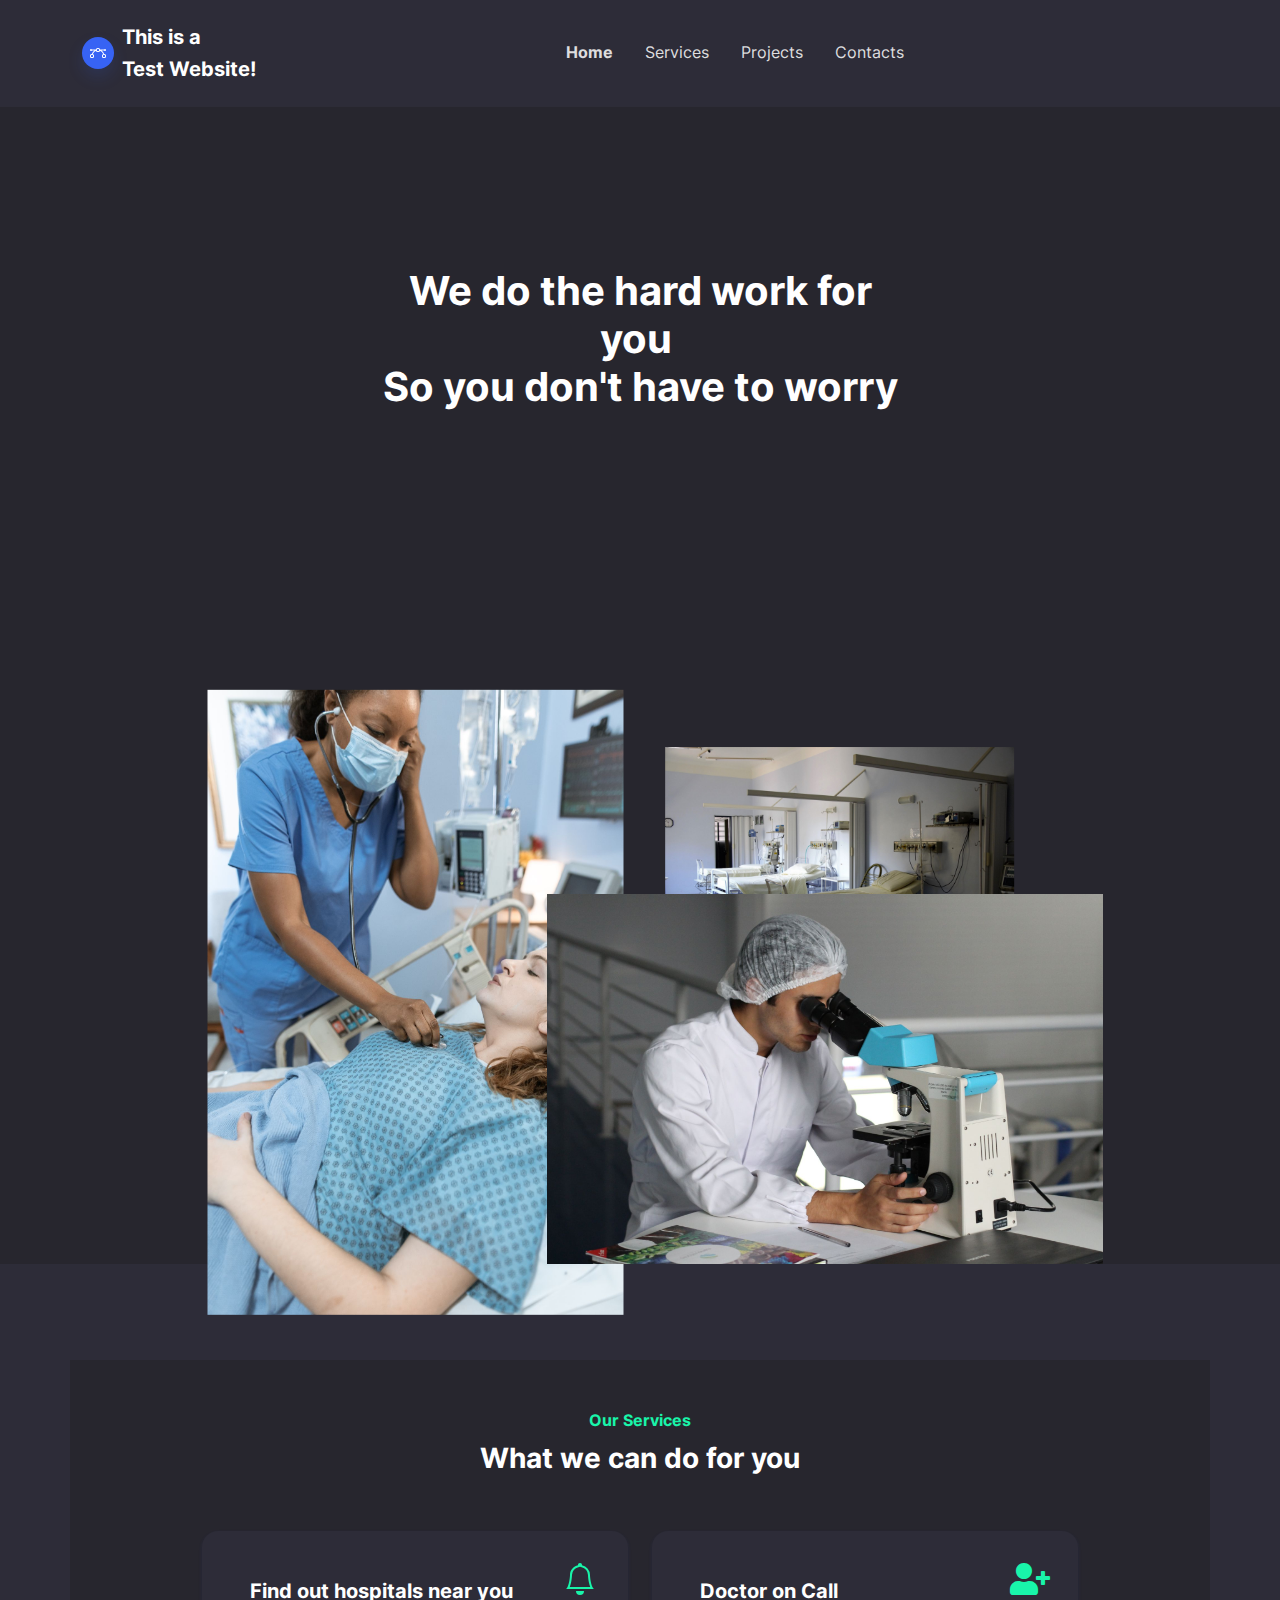
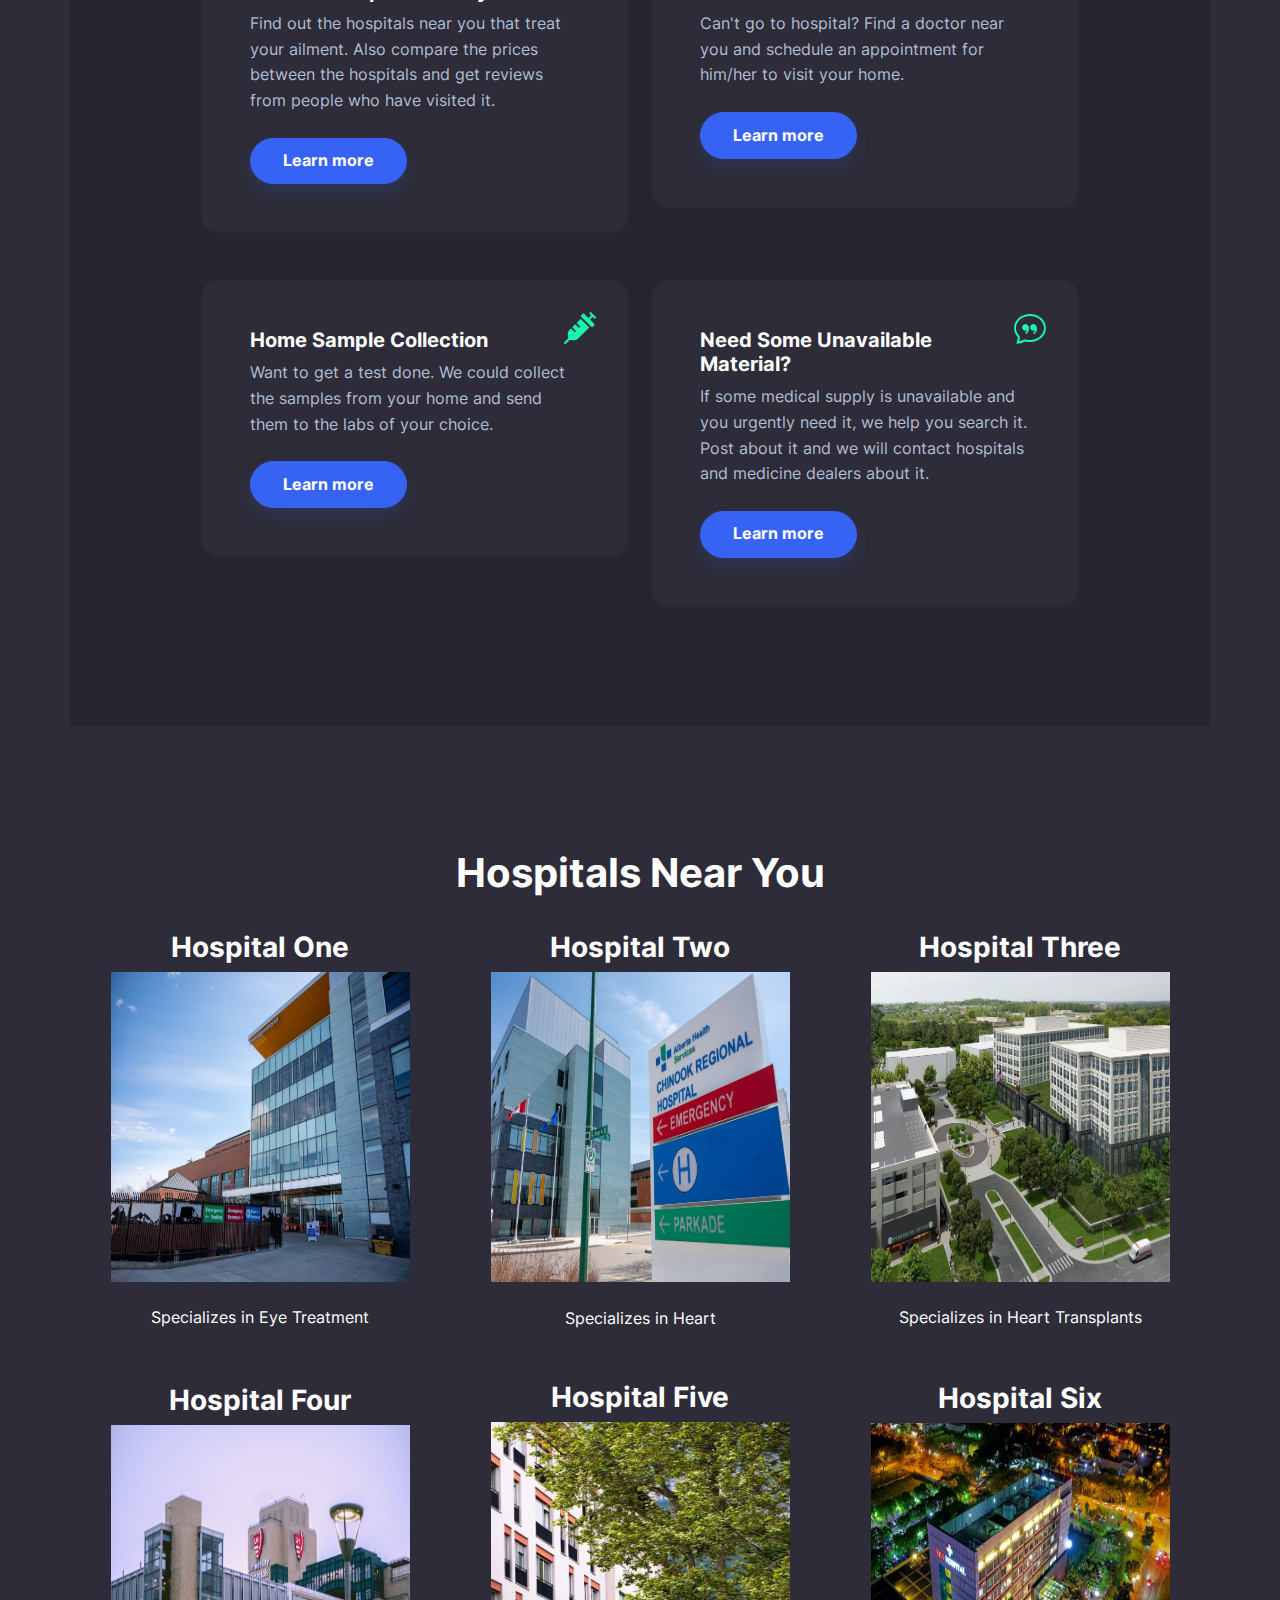
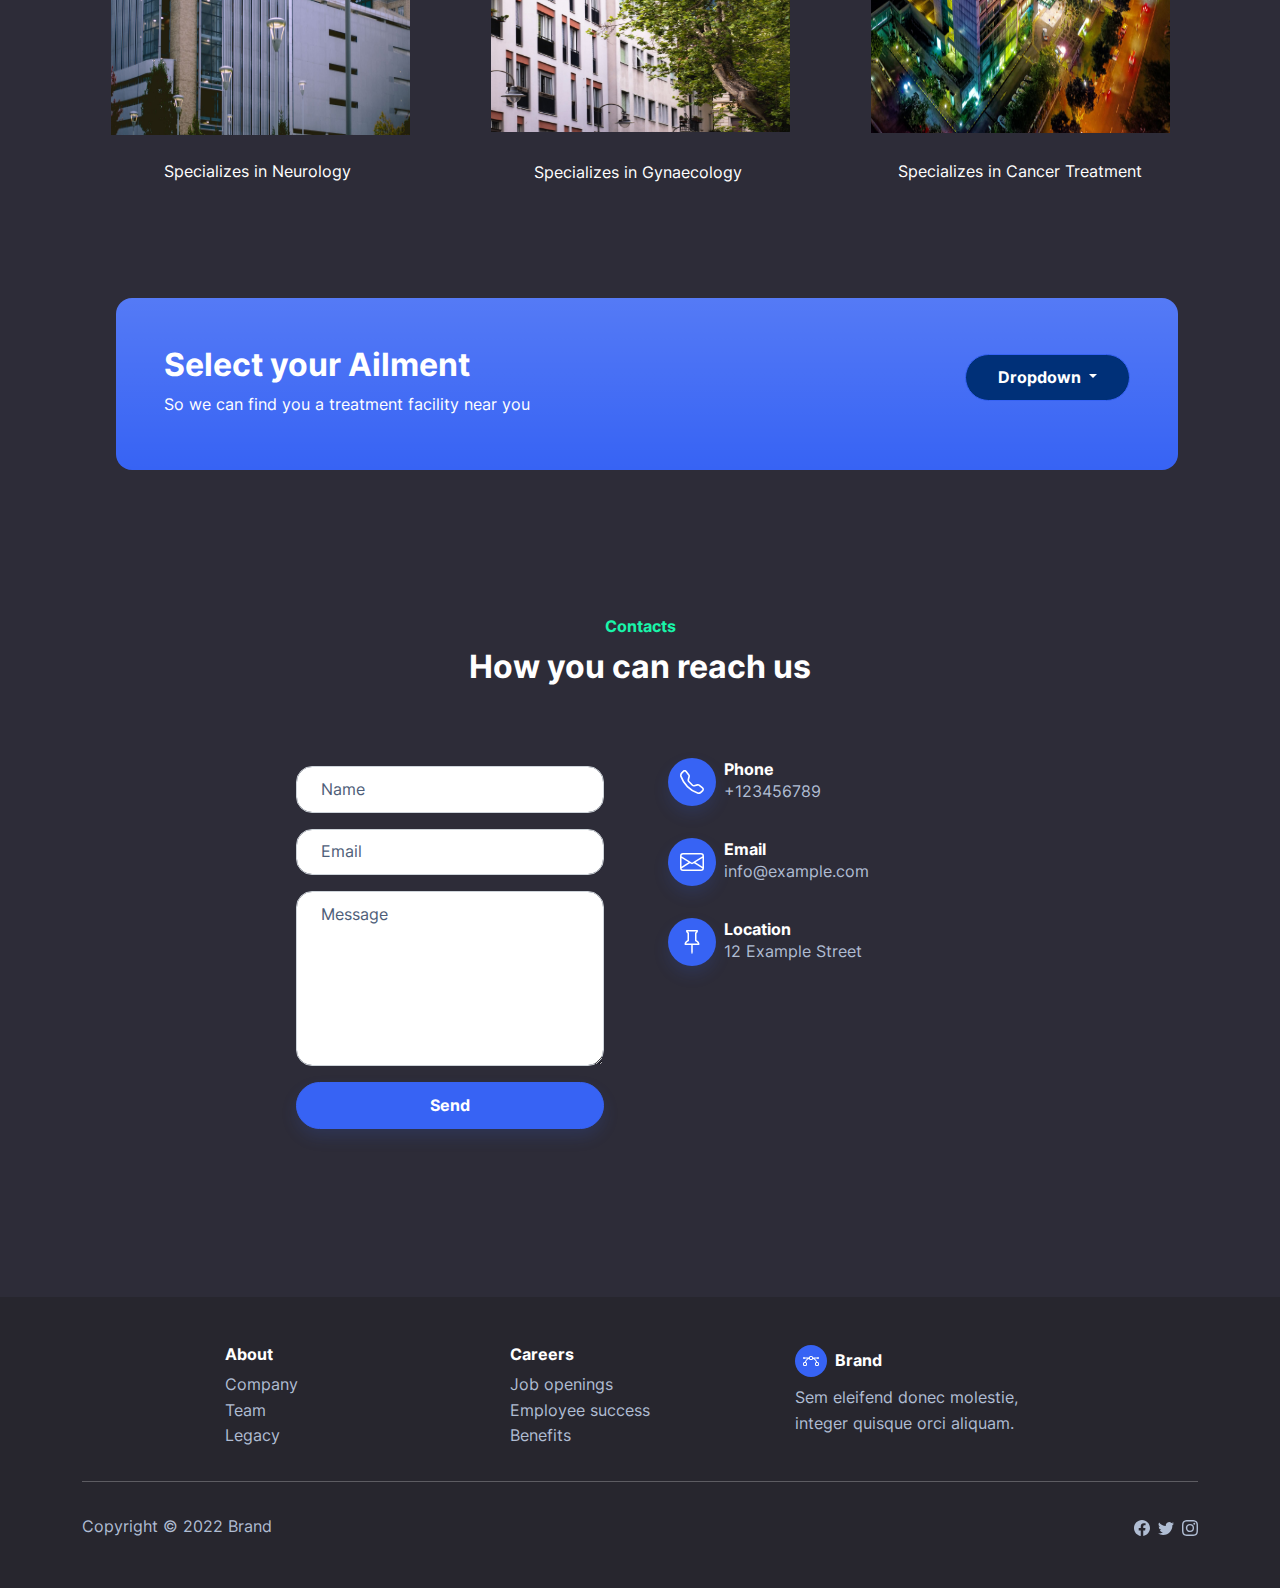
==== index.html @ d58ee5ab "created new project on findmycare" ====
<!DOCTYPE html><html lang="en"><head><meta charset="utf-8"><meta name="viewport" content="width=device-width, initial-scale=1.0, shrink-to-fit=no"><title>Home - Brand</title><link rel="stylesheet" href="assets/bootstrap/css/bootstrap.min.css"><link rel="stylesheet" href="assets/fonts/fontawesome-all.min.css"><link rel="stylesheet" href="https://cdnjs.cloudflare.com/ajax/libs/animate.css/3.5.2/animate.min.css"><link rel="stylesheet" href="assets/css/styles.min.css"></head><body style="/*background: url(&quot;design.jpg&quot;);*/background-position: 0 -60px;"><nav class="navbar navbar-dark navbar-expand-md sticky-top navbar-shrink py-3" id="mainNav"><div class="container"><a class="navbar-brand d-flex align-items-center" href="/"><span class="bs-icon-sm bs-icon-circle bs-icon-primary shadow d-flex justify-content-center align-items-center me-2 bs-icon"><svg xmlns="http://www.w3.org/2000/svg" width="1em" height="1em" fill="currentColor" viewBox="0 0 16 16" class="bi bi-bezier">
  <path fill-rule="evenodd" d="M0 10.5A1.5 1.5 0 0 1 1.5 9h1A1.5 1.5 0 0 1 4 10.5v1A1.5 1.5 0 0 1 2.5 13h-1A1.5 1.5 0 0 1 0 11.5v-1zm1.5-.5a.5.5 0 0 0-.5.5v1a.5.5 0 0 0 .5.5h1a.5.5 0 0 0 .5-.5v-1a.5.5 0 0 0-.5-.5h-1zm10.5.5A1.5 1.5 0 0 1 13.5 9h1a1.5 1.5 0 0 1 1.5 1.5v1a1.5 1.5 0 0 1-1.5 1.5h-1a1.5 1.5 0 0 1-1.5-1.5v-1zm1.5-.5a.5.5 0 0 0-.5.5v1a.5.5 0 0 0 .5.5h1a.5.5 0 0 0 .5-.5v-1a.5.5 0 0 0-.5-.5h-1zM6 4.5A1.5 1.5 0 0 1 7.5 3h1A1.5 1.5 0 0 1 10 4.5v1A1.5 1.5 0 0 1 8.5 7h-1A1.5 1.5 0 0 1 6 5.5v-1zM7.5 4a.5.5 0 0 0-.5.5v1a.5.5 0 0 0 .5.5h1a.5.5 0 0 0 .5-.5v-1a.5.5 0 0 0-.5-.5h-1z"></path>
  <path d="M6 4.5H1.866a1 1 0 1 0 0 1h2.668A6.517 6.517 0 0 0 1.814 9H2.5c.123 0 .244.015.358.043a5.517 5.517 0 0 1 3.185-3.185A1.503 1.503 0 0 1 6 5.5v-1zm3.957 1.358A1.5 1.5 0 0 0 10 5.5v-1h4.134a1 1 0 1 1 0 1h-2.668a6.517 6.517 0 0 1 2.72 3.5H13.5c-.123 0-.243.015-.358.043a5.517 5.517 0 0 0-3.185-3.185z"></path>
</svg></span><span>This is a <br>Test Website!</span></a><button data-bs-toggle="collapse" class="navbar-toggler" data-bs-target="#navcol-1"><span class="visually-hidden">Toggle navigation</span><span class="navbar-toggler-icon"></span></button><div class="collapse navbar-collapse" id="navcol-1"><ul class="navbar-nav mx-auto"><li class="nav-item"><a class="nav-link active" href="index.html">Home</a></li><li class="nav-item"><a class="nav-link" href="services.html">Services</a></li><li class="nav-item"><a class="nav-link" href="projects.html">Projects</a></li><li class="nav-item"><a class="nav-link" href="contacts.html">Contacts</a></li></ul></div></div></nav><header class="bg-dark"><div class="container pt-4 pt-xl-5"><div class="row pt-5"><div class="col-md-8 col-xl-6 text-center text-md-start mx-auto"><div class="text-center"><h1 class="fw-bold" style="margin-top: 64px;margin-bottom: 60px;">We do the hard work for you&nbsp;<br>So you don't have to worry</h1></div></div><div class="col-12 col-lg-10 mx-auto"><div class="position-relative" style="display: flex;flex-wrap: wrap;justify-content: flex-end;"><div style="position: relative;flex: 0 0 45%;transform: translate3d(-15%, 35%, 0);"><img class="img-fluid" data-bss-parallax="" data-bss-parallax-speed="0.5" src="assets/img/products/pexels-rodnae-productions-6129236.jpg"></div><div style="position: relative;flex: 0 0 45%;transform: translate3d(-5%, 20%, 0);"><img class="img-fluid" data-bss-parallax="" data-bss-parallax-speed="0.4" src="assets/img/products/pexels-pixabay-236380.jpg" width="349" height="231" style="margin-top: 151px;"></div><div style="position: relative;flex: 0 0 60%;transform: translate3d(0, 0%, 0);"><img class="img-fluid" data-bss-parallax="" data-bss-parallax-speed="0.25" src="assets/img/products/pexels-pixabay-356040.jpg" style="margin-top: -262px;padding-top: 60px;"></div></div></div></div></div></header><section class="py-5"></section><section></section><section><div class="container bg-dark py-5"><div class="row"><div class="col-md-8 col-xl-6 text-center mx-auto"><p class="fw-bold text-success mb-2">Our Services</p><h3 class="fw-bold">What we can do for you</h3></div></div><div class="py-5 p-lg-5"><div class="row row-cols-1 row-cols-md-2 mx-auto" style="max-width: 900px;"><div class="col mb-5"><div class="card shadow-sm"><div class="card-body px-4 py-5 px-md-5"><div class="bs-icon-lg d-flex justify-content-center align-items-center mb-3 bs-icon" style="top: 1rem;right: 1rem;position: absolute;"><svg xmlns="http://www.w3.org/2000/svg" width="1em" height="1em" fill="currentColor" viewBox="0 0 16 16" class="bi bi-bell text-success">
  <path d="M8 16a2 2 0 0 0 2-2H6a2 2 0 0 0 2 2zM8 1.918l-.797.161A4.002 4.002 0 0 0 4 6c0 .628-.134 2.197-.459 3.742-.16.767-.376 1.566-.663 2.258h10.244c-.287-.692-.502-1.49-.663-2.258C12.134 8.197 12 6.628 12 6a4.002 4.002 0 0 0-3.203-3.92L8 1.917zM14.22 12c.223.447.481.801.78 1H1c.299-.199.557-.553.78-1C2.68 10.2 3 6.88 3 6c0-2.42 1.72-4.44 4.005-4.901a1 1 0 1 1 1.99 0A5.002 5.002 0 0 1 13 6c0 .88.32 4.2 1.22 6z"></path>
</svg></div><h5 class="fw-bold card-title">Find out hospitals near you&nbsp;</h5><p class="text-muted card-text mb-4">Find out the hospitals near you that treat your ailment. Also compare the prices between the hospitals and get reviews from people who have visited it.</p><button class="btn btn-primary shadow" type="button">Learn more</button></div></div></div><div class="col mb-5"><div class="card shadow-sm"><div class="card-body px-4 py-5 px-md-5"><div class="bs-icon-lg d-flex justify-content-center align-items-center mb-3 bs-icon" style="top: 1rem;right: 1rem;position: absolute;"><i class="fas fa-user-plus text-success"></i></div><h5 class="fw-bold card-title">Doctor on Call</h5><p class="text-muted card-text mb-4">Can't go to hospital? Find a doctor near you and schedule an appointment for him/her to visit your home.</p><button class="btn btn-primary shadow" type="button">Learn more</button></div></div></div><div class="col mb-4"><div class="card shadow-sm"><div class="card-body px-4 py-5 px-md-5"><div class="bs-icon-lg d-flex justify-content-center align-items-center mb-3 bs-icon" style="top: 1rem;right: 1rem;position: absolute;"><i class="fas fa-syringe text-success"></i></div><h5 class="fw-bold card-title">Home Sample Collection</h5><p class="text-muted card-text mb-4">Want to get a test done. We could collect the samples from your home and send them to the labs of your choice.</p><button class="btn btn-primary shadow" type="button">Learn more</button></div></div></div><div class="col mb-4"><div class="card shadow-sm"><div class="card-body px-4 py-5 px-md-5"><div class="bs-icon-lg d-flex justify-content-center align-items-center mb-3 bs-icon" style="top: 1rem;right: 1rem;position: absolute;"><svg xmlns="http://www.w3.org/2000/svg" width="1em" height="1em" fill="currentColor" viewBox="0 0 16 16" class="bi bi-chat-quote text-success">
  <path d="M2.678 11.894a1 1 0 0 1 .287.801 10.97 10.97 0 0 1-.398 2c1.395-.323 2.247-.697 2.634-.893a1 1 0 0 1 .71-.074A8.06 8.06 0 0 0 8 14c3.996 0 7-2.807 7-6 0-3.192-3.004-6-7-6S1 4.808 1 8c0 1.468.617 2.83 1.678 3.894zm-.493 3.905a21.682 21.682 0 0 1-.713.129c-.2.032-.352-.176-.273-.362a9.68 9.68 0 0 0 .244-.637l.003-.01c.248-.72.45-1.548.524-2.319C.743 11.37 0 9.76 0 8c0-3.866 3.582-7 8-7s8 3.134 8 7-3.582 7-8 7a9.06 9.06 0 0 1-2.347-.306c-.52.263-1.639.742-3.468 1.105z"></path>
  <path d="M7.066 6.76A1.665 1.665 0 0 0 4 7.668a1.667 1.667 0 0 0 2.561 1.406c-.131.389-.375.804-.777 1.22a.417.417 0 0 0 .6.58c1.486-1.54 1.293-3.214.682-4.112zm4 0A1.665 1.665 0 0 0 8 7.668a1.667 1.667 0 0 0 2.561 1.406c-.131.389-.375.804-.777 1.22a.417.417 0 0 0 .6.58c1.486-1.54 1.293-3.214.682-4.112z"></path>
</svg></div><h5 class="fw-bold card-title">Need Some Unavailable <br>Material?</h5><p class="text-muted card-text mb-4">If some medical supply is unavailable and you urgently need it, we help you search it. Post about it and we will contact hospitals and medicine dealers about it.&nbsp;</p><button class="btn btn-primary shadow" type="button">Learn more</button></div></div></div></div></div></div></section><section><div class="container"><div class="row"><div class="col-md-12" style="margin-top: 101px;"><h1 id="hospitals_near_you" style="margin-bottom: 34px;margin-top: 22px;"><strong>Hospitals Near You</strong></h1></div></div><div class="row"><div class="col-md-4" style="text-align: center;"><h3><strong>Hospital One</strong></h3><img src="assets/img/graham-ruttan-b3LF7JHQmms-unsplash.jpg" width="299" height="310"><div class="row"><div class="col-lg-12"><p style="margin-top: 23px;">Specializes in Eye Treatment</p></div></div></div><div class="col-md-4" style="text-align: center;"><h3><strong>Hospital Two</strong></h3><img src="assets/img/graham-ruttan-ScXGSS5a9BI-unsplash.jpg" width="299" height="310"><div class="row"><div class="col-lg-12"><p style="margin-top: 24px;">Specializes in Heart</p></div></div></div><div class="col-md-4" style="text-align: center;"><h3><strong>Hospital Three</strong></h3><img src="assets/img/national-cancer-institute-cP6Z_VKMCuo-unsplash.jpg" width="299" height="310"><div class="row"><div class="col-lg-12"><p style="margin-top: 23px;">Specializes in Heart Transplants</p></div></div></div><div class="col-md-4" style="margin-top: 36px;text-align: center;"><h3><strong>Hospital Four</strong></h3><img src="assets/img/pexels-jonathan-meyer-668300.jpg" width="299" height="310"><div class="row"><div class="col-lg-12"><p style="margin-top: 24px;">Specializes in Neurology&nbsp;</p></div></div></div><div class="col-md-4" style="margin-top: 33px;text-align: center;"><h3><strong>Hospital Five</strong></h3><img src="assets/img/pexels-vh-s-2440844.jpg" width="299" height="310"><div class="row"><div class="col-lg-12"><p style="margin-top: 28px;">Specializes in Gynaecology&nbsp;</p></div></div></div><div class="col-md-4" style="margin-top: 34px;text-align: center;"><h3><strong>Hospital Six</strong></h3><img src="assets/img/pexels-tom-fisk-1692693.jpg" width="299" height="310"><div class="row"><div class="col-lg-12"><p style="margin-top: 26px;">Specializes in Cancer Treatment</p></div></div></div></div></div></section><section style="padding-left: 0px;"><div class="container py-5"><div class="mx-auto" style="max-width: 900px;"><section class="py-4 py-xl-5" style="margin-left: -86px;margin-right: -100px;"><div class="container"><div class="text-white bg-primary bg-gradient border rounded border-0 border-primary d-flex flex-column justify-content-between flex-lg-row p-4 p-md-5"><div class="pb-2 pb-lg-1"><h2 class="fw-bold mb-2">Select your Ailment</h2><p class="mb-0">So we can find you a treatment facility near you</p></div><div class="my-2"><div class="dropdown" data-bs-toggle="tooltip" data-bss-tooltip=""><button class="btn btn-primary dropdown-toggle" aria-expanded="false" data-bs-toggle="dropdown" type="button" style="background: #003078;">Dropdown </button><div class="dropdown-menu"><a class="dropdown-item" href="hospitals.html">Heart Related</a><a class="dropdown-item" href="hospitals.html">Eye Related</a><a class="dropdown-item" href="hospitals.html">Gynae Related</a><a class="dropdown-item" href="hospitals.html">Cancer Treatment</a><a class="dropdown-item" href="hospitals.html">Psychological Counselling</a><a class="dropdown-item" href="hospitals.html">General Pain</a><a class="dropdown-item" href="hospitals.html">Ear, Nose, Throat Related</a></div></div></div></div></div></section></div></div></section><section class="py-5"><div class="container"><div class="row mb-5"><div class="col-md-8 col-xl-6 text-center mx-auto"><p class="fw-bold text-success mb-2">Contacts</p><h2 class="fw-bold">How you can reach us</h2></div></div><div class="row d-flex justify-content-center"><div class="col-md-6 col-xl-4"><div><form class="p-3 p-xl-4" method="post"><div class="mb-3"><input class="form-control" type="text" id="name-1" name="name" placeholder="Name"></div><div class="mb-3"><input class="form-control" type="email" id="email-1" name="email" placeholder="Email"></div><div class="mb-3"><textarea class="form-control" id="message-1" name="message" rows="6" placeholder="Message"></textarea></div><div><button class="btn btn-primary shadow d-block w-100" type="submit">Send </button></div></form></div></div><div class="col-md-4 col-xl-4 d-flex justify-content-center justify-content-xl-start"><div class="d-flex flex-wrap flex-md-column justify-content-md-start align-items-md-start h-100"><div class="d-flex align-items-center p-3"><div class="bs-icon-md bs-icon-circle bs-icon-primary shadow d-flex flex-shrink-0 justify-content-center align-items-center d-inline-block bs-icon bs-icon-md"><svg xmlns="http://www.w3.org/2000/svg" width="1em" height="1em" fill="currentColor" viewBox="0 0 16 16" class="bi bi-telephone">
  <path d="M3.654 1.328a.678.678 0 0 0-1.015-.063L1.605 2.3c-.483.484-.661 1.169-.45 1.77a17.568 17.568 0 0 0 4.168 6.608 17.569 17.569 0 0 0 6.608 4.168c.601.211 1.286.033 1.77-.45l1.034-1.034a.678.678 0 0 0-.063-1.015l-2.307-1.794a.678.678 0 0 0-.58-.122l-2.19.547a1.745 1.745 0 0 1-1.657-.459L5.482 8.062a1.745 1.745 0 0 1-.46-1.657l.548-2.19a.678.678 0 0 0-.122-.58L3.654 1.328zM1.884.511a1.745 1.745 0 0 1 2.612.163L6.29 2.98c.329.423.445.974.315 1.494l-.547 2.19a.678.678 0 0 0 .178.643l2.457 2.457a.678.678 0 0 0 .644.178l2.189-.547a1.745 1.745 0 0 1 1.494.315l2.306 1.794c.829.645.905 1.87.163 2.611l-1.034 1.034c-.74.74-1.846 1.065-2.877.702a18.634 18.634 0 0 1-7.01-4.42 18.634 18.634 0 0 1-4.42-7.009c-.362-1.03-.037-2.137.703-2.877L1.885.511z"></path>
</svg></div><div class="px-2"><h6 class="fw-bold mb-0">Phone</h6><p class="text-muted mb-0">+123456789</p></div></div><div class="d-flex align-items-center p-3"><div class="bs-icon-md bs-icon-circle bs-icon-primary shadow d-flex flex-shrink-0 justify-content-center align-items-center d-inline-block bs-icon bs-icon-md"><svg xmlns="http://www.w3.org/2000/svg" width="1em" height="1em" fill="currentColor" viewBox="0 0 16 16" class="bi bi-envelope">
  <path fill-rule="evenodd" d="M0 4a2 2 0 0 1 2-2h12a2 2 0 0 1 2 2v8a2 2 0 0 1-2 2H2a2 2 0 0 1-2-2V4Zm2-1a1 1 0 0 0-1 1v.217l7 4.2 7-4.2V4a1 1 0 0 0-1-1H2Zm13 2.383-4.708 2.825L15 11.105V5.383Zm-.034 6.876-5.64-3.471L8 9.583l-1.326-.795-5.64 3.47A1 1 0 0 0 2 13h12a1 1 0 0 0 .966-.741ZM1 11.105l4.708-2.897L1 5.383v5.722Z"></path>
</svg></div><div class="px-2"><h6 class="fw-bold mb-0">Email</h6><p class="text-muted mb-0">info@example.com</p></div></div><div class="d-flex align-items-center p-3"><div class="bs-icon-md bs-icon-circle bs-icon-primary shadow d-flex flex-shrink-0 justify-content-center align-items-center d-inline-block bs-icon bs-icon-md"><svg xmlns="http://www.w3.org/2000/svg" width="1em" height="1em" fill="currentColor" viewBox="0 0 16 16" class="bi bi-pin">
  <path d="M4.146.146A.5.5 0 0 1 4.5 0h7a.5.5 0 0 1 .5.5c0 .68-.342 1.174-.646 1.479-.126.125-.25.224-.354.298v4.431l.078.048c.203.127.476.314.751.555C12.36 7.775 13 8.527 13 9.5a.5.5 0 0 1-.5.5h-4v4.5c0 .276-.224 1.5-.5 1.5s-.5-1.224-.5-1.5V10h-4a.5.5 0 0 1-.5-.5c0-.973.64-1.725 1.17-2.189A5.921 5.921 0 0 1 5 6.708V2.277a2.77 2.77 0 0 1-.354-.298C4.342 1.674 4 1.179 4 .5a.5.5 0 0 1 .146-.354zm1.58 1.408-.002-.001.002.001zm-.002-.001.002.001A.5.5 0 0 1 6 2v5a.5.5 0 0 1-.276.447h-.002l-.012.007-.054.03a4.922 4.922 0 0 0-.827.58c-.318.278-.585.596-.725.936h7.792c-.14-.34-.407-.658-.725-.936a4.915 4.915 0 0 0-.881-.61l-.012-.006h-.002A.5.5 0 0 1 10 7V2a.5.5 0 0 1 .295-.458 1.775 1.775 0 0 0 .351-.271c.08-.08.155-.17.214-.271H5.14c.06.1.133.191.214.271a1.78 1.78 0 0 0 .37.282z"></path>
</svg></div><div class="px-2"><h6 class="fw-bold mb-0">Location</h6><p class="text-muted mb-0">12 Example Street</p></div></div></div></div></div></div></section><section class="py-5"></section><footer class="bg-dark"><div class="container py-4 py-lg-5"><div class="row justify-content-center"><div class="col-sm-4 col-md-3 text-center text-lg-start d-flex flex-column item"><h3 class="fs-6 fw-bold">About</h3><ul class="list-unstyled"><li><a href="#">Company</a></li><li><a href="#">Team</a></li><li><a href="#">Legacy</a></li></ul></div><div class="col-sm-4 col-md-3 text-center text-lg-start d-flex flex-column item"><h3 class="fs-6 fw-bold">Careers</h3><ul class="list-unstyled"><li><a href="#">Job openings</a></li><li><a href="#">Employee success</a></li><li><a href="#">Benefits</a></li></ul></div><div class="col-lg-3 text-center text-lg-start d-flex flex-column align-items-center order-first align-items-lg-start order-lg-last item social"><div class="fw-bold d-flex align-items-center mb-2"><span class="bs-icon-sm bs-icon-circle bs-icon-primary d-flex justify-content-center align-items-center bs-icon me-2"><svg xmlns="http://www.w3.org/2000/svg" width="1em" height="1em" fill="currentColor" viewBox="0 0 16 16" class="bi bi-bezier">
  <path fill-rule="evenodd" d="M0 10.5A1.5 1.5 0 0 1 1.5 9h1A1.5 1.5 0 0 1 4 10.5v1A1.5 1.5 0 0 1 2.5 13h-1A1.5 1.5 0 0 1 0 11.5v-1zm1.5-.5a.5.5 0 0 0-.5.5v1a.5.5 0 0 0 .5.5h1a.5.5 0 0 0 .5-.5v-1a.5.5 0 0 0-.5-.5h-1zm10.5.5A1.5 1.5 0 0 1 13.5 9h1a1.5 1.5 0 0 1 1.5 1.5v1a1.5 1.5 0 0 1-1.5 1.5h-1a1.5 1.5 0 0 1-1.5-1.5v-1zm1.5-.5a.5.5 0 0 0-.5.5v1a.5.5 0 0 0 .5.5h1a.5.5 0 0 0 .5-.5v-1a.5.5 0 0 0-.5-.5h-1zM6 4.5A1.5 1.5 0 0 1 7.5 3h1A1.5 1.5 0 0 1 10 4.5v1A1.5 1.5 0 0 1 8.5 7h-1A1.5 1.5 0 0 1 6 5.5v-1zM7.5 4a.5.5 0 0 0-.5.5v1a.5.5 0 0 0 .5.5h1a.5.5 0 0 0 .5-.5v-1a.5.5 0 0 0-.5-.5h-1z"></path>
  <path d="M6 4.5H1.866a1 1 0 1 0 0 1h2.668A6.517 6.517 0 0 0 1.814 9H2.5c.123 0 .244.015.358.043a5.517 5.517 0 0 1 3.185-3.185A1.503 1.503 0 0 1 6 5.5v-1zm3.957 1.358A1.5 1.5 0 0 0 10 5.5v-1h4.134a1 1 0 1 1 0 1h-2.668a6.517 6.517 0 0 1 2.72 3.5H13.5c-.123 0-.243.015-.358.043a5.517 5.517 0 0 0-3.185-3.185z"></path>
</svg></span><span>Brand</span></div><p class="text-muted copyright">Sem eleifend donec molestie, integer quisque orci aliquam.</p></div></div><hr><div class="text-muted d-flex justify-content-between align-items-center pt-3"><p class="mb-0">Copyright © 2022 Brand</p><ul class="list-inline mb-0"><li class="list-inline-item"><svg xmlns="http://www.w3.org/2000/svg" width="1em" height="1em" fill="currentColor" viewBox="0 0 16 16" class="bi bi-facebook">
  <path d="M16 8.049c0-4.446-3.582-8.05-8-8.05C3.58 0-.002 3.603-.002 8.05c0 4.017 2.926 7.347 6.75 7.951v-5.625h-2.03V8.05H6.75V6.275c0-2.017 1.195-3.131 3.022-3.131.876 0 1.791.157 1.791.157v1.98h-1.009c-.993 0-1.303.621-1.303 1.258v1.51h2.218l-.354 2.326H9.25V16c3.824-.604 6.75-3.934 6.75-7.951z"></path>
</svg></li><li class="list-inline-item"><svg xmlns="http://www.w3.org/2000/svg" width="1em" height="1em" fill="currentColor" viewBox="0 0 16 16" class="bi bi-twitter">
  <path d="M5.026 15c6.038 0 9.341-5.003 9.341-9.334 0-.14 0-.282-.006-.422A6.685 6.685 0 0 0 16 3.542a6.658 6.658 0 0 1-1.889.518 3.301 3.301 0 0 0 1.447-1.817 6.533 6.533 0 0 1-2.087.793A3.286 3.286 0 0 0 7.875 6.03a9.325 9.325 0 0 1-6.767-3.429 3.289 3.289 0 0 0 1.018 4.382A3.323 3.323 0 0 1 .64 6.575v.045a3.288 3.288 0 0 0 2.632 3.218 3.203 3.203 0 0 1-.865.115 3.23 3.23 0 0 1-.614-.057 3.283 3.283 0 0 0 3.067 2.277A6.588 6.588 0 0 1 .78 13.58a6.32 6.32 0 0 1-.78-.045A9.344 9.344 0 0 0 5.026 15z"></path>
</svg></li><li class="list-inline-item"><svg xmlns="http://www.w3.org/2000/svg" width="1em" height="1em" fill="currentColor" viewBox="0 0 16 16" class="bi bi-instagram">
  <path d="M8 0C5.829 0 5.556.01 4.703.048 3.85.088 3.269.222 2.76.42a3.917 3.917 0 0 0-1.417.923A3.927 3.927 0 0 0 .42 2.76C.222 3.268.087 3.85.048 4.7.01 5.555 0 5.827 0 8.001c0 2.172.01 2.444.048 3.297.04.852.174 1.433.372 1.942.205.526.478.972.923 1.417.444.445.89.719 1.416.923.51.198 1.09.333 1.942.372C5.555 15.99 5.827 16 8 16s2.444-.01 3.298-.048c.851-.04 1.434-.174 1.943-.372a3.916 3.916 0 0 0 1.416-.923c.445-.445.718-.891.923-1.417.197-.509.332-1.09.372-1.942C15.99 10.445 16 10.173 16 8s-.01-2.445-.048-3.299c-.04-.851-.175-1.433-.372-1.941a3.926 3.926 0 0 0-.923-1.417A3.911 3.911 0 0 0 13.24.42c-.51-.198-1.092-.333-1.943-.372C10.443.01 10.172 0 7.998 0h.003zm-.717 1.442h.718c2.136 0 2.389.007 3.232.046.78.035 1.204.166 1.486.275.373.145.64.319.92.599.28.28.453.546.598.92.11.281.24.705.275 1.485.039.843.047 1.096.047 3.231s-.008 2.389-.047 3.232c-.035.78-.166 1.203-.275 1.485a2.47 2.47 0 0 1-.599.919c-.28.28-.546.453-.92.598-.28.11-.704.24-1.485.276-.843.038-1.096.047-3.232.047s-2.39-.009-3.233-.047c-.78-.036-1.203-.166-1.485-.276a2.478 2.478 0 0 1-.92-.598 2.48 2.48 0 0 1-.6-.92c-.109-.281-.24-.705-.275-1.485-.038-.843-.046-1.096-.046-3.233 0-2.136.008-2.388.046-3.231.036-.78.166-1.204.276-1.486.145-.373.319-.64.599-.92.28-.28.546-.453.92-.598.282-.11.705-.24 1.485-.276.738-.034 1.024-.044 2.515-.045v.002zm4.988 1.328a.96.96 0 1 0 0 1.92.96.96 0 0 0 0-1.92zm-4.27 1.122a4.109 4.109 0 1 0 0 8.217 4.109 4.109 0 0 0 0-8.217zm0 1.441a2.667 2.667 0 1 1 0 5.334 2.667 2.667 0 0 1 0-5.334z"></path>
</svg></li></ul></div></div></footer><script src="assets/js/jquery.min.js"></script><script src="assets/bootstrap/js/bootstrap.min.js"></script><script src="assets/js/script.min.js"></script></body></html>
---- assets/css/styles.min.css ----
@font-face{font-family:Acme;src:url(../../assets/fonts//s/acme/v18/RrQfboBx-C5_XxrBbg.woff2) format('woff2');font-weight:400;font-style:normal;font-display:swap;unicode-range:U+0000-00FF,U+0131,U+0152-0153,U+02BB-02BC,U+02C6,U+02DA,U+02DC,U+2000-206F,U+2074,U+20AC,U+2122,U+2191,U+2193,U+2212,U+2215,U+FEFF,U+FFFD}@font-face{font-family:Aldrich;src:url(../../assets/fonts//s/aldrich/v17/MCoTzAn-1s3IGyJMVacY3w.woff2) format('woff2');font-weight:400;font-style:normal;font-display:swap;unicode-range:U+0000-00FF,U+0131,U+0152-0153,U+02BB-02BC,U+02C6,U+02DA,U+02DC,U+2000-206F,U+2074,U+20AC,U+2122,U+2191,U+2193,U+2212,U+2215,U+FEFF,U+FFFD}@font-face{font-family:Inter;src:url(../../assets/fonts//s/inter/v12/UcC73FwrK3iLTeHuS_fvQtMwCp50KnMa2JL7SUc.woff2) format('woff2');font-weight:300;font-style:normal;font-display:swap;unicode-range:U+0460-052F,U+1C80-1C88,U+20B4,U+2DE0-2DFF,U+A640-A69F,U+FE2E-FE2F}@font-face{font-family:Inter;src:url(../../assets/fonts//s/inter/v12/UcC73FwrK3iLTeHuS_fvQtMwCp50KnMa0ZL7SUc.woff2) format('woff2');font-weight:300;font-style:normal;font-display:swap;unicode-range:U+0301,U+0400-045F,U+0490-0491,U+04B0-04B1,U+2116}@font-face{font-family:Inter;src:url(../../assets/fonts//s/inter/v12/UcC73FwrK3iLTeHuS_fvQtMwCp50KnMa2ZL7SUc.woff2) format('woff2');font-weight:300;font-style:normal;font-display:swap;unicode-range:U+1F00-1FFF}@font-face{font-family:Inter;src:url(../../assets/fonts//s/inter/v12/UcC73FwrK3iLTeHuS_fvQtMwCp50KnMa1pL7SUc.woff2) format('woff2');font-weight:300;font-style:normal;font-display:swap;unicode-range:U+0370-03FF}@font-face{font-family:Inter;src:url(../../assets/fonts//s/inter/v12/UcC73FwrK3iLTeHuS_fvQtMwCp50KnMa2pL7SUc.woff2) format('woff2');font-weight:300;font-style:normal;font-display:swap;unicode-range:U+0102-0103,U+0110-0111,U+0128-0129,U+0168-0169,U+01A0-01A1,U+01AF-01B0,U+1EA0-1EF9,U+20AB}@font-face{font-family:Inter;src:url(../../assets/fonts//s/inter/v12/UcC73FwrK3iLTeHuS_fvQtMwCp50KnMa25L7SUc.woff2) format('woff2');font-weight:300;font-style:normal;font-display:swap;unicode-range:U+0100-024F,U+0259,U+1E00-1EFF,U+2020,U+20A0-20AB,U+20AD-20CF,U+2113,U+2C60-2C7F,U+A720-A7FF}@font-face{font-family:Inter;src:url(../../assets/fonts//s/inter/v12/UcC73FwrK3iLTeHuS_fvQtMwCp50KnMa1ZL7.woff2) format('woff2');font-weight:300;font-style:normal;font-display:swap;unicode-range:U+0000-00FF,U+0131,U+0152-0153,U+02BB-02BC,U+02C6,U+02DA,U+02DC,U+2000-206F,U+2074,U+20AC,U+2122,U+2191,U+2193,U+2212,U+2215,U+FEFF,U+FFFD}@font-face{font-family:Inter;src:url(../../assets/fonts//s/inter/v12/UcC73FwrK3iLTeHuS_fvQtMwCp50KnMa2JL7SUc.woff2) format('woff2');font-weight:400;font-style:normal;font-display:swap;unicode-range:U+0460-052F,U+1C80-1C88,U+20B4,U+2DE0-2DFF,U+A640-A69F,U+FE2E-FE2F}@font-face{font-family:Inter;src:url(../../assets/fonts//s/inter/v12/UcC73FwrK3iLTeHuS_fvQtMwCp50KnMa0ZL7SUc.woff2) format('woff2');font-weight:400;font-style:normal;font-display:swap;unicode-range:U+0301,U+0400-045F,U+0490-0491,U+04B0-04B1,U+2116}@font-face{font-family:Inter;src:url(../../assets/fonts//s/inter/v12/UcC73FwrK3iLTeHuS_fvQtMwCp50KnMa2ZL7SUc.woff2) format('woff2');font-weight:400;font-style:normal;font-display:swap;unicode-range:U+1F00-1FFF}@font-face{font-family:Inter;src:url(../../assets/fonts//s/inter/v12/UcC73FwrK3iLTeHuS_fvQtMwCp50KnMa1pL7SUc.woff2) format('woff2');font-weight:400;font-style:normal;font-display:swap;unicode-range:U+0370-03FF}@font-face{font-family:Inter;src:url(../../assets/fonts//s/inter/v12/UcC73FwrK3iLTeHuS_fvQtMwCp50KnMa2pL7SUc.woff2) format('woff2');font-weight:400;font-style:normal;font-display:swap;unicode-range:U+0102-0103,U+0110-0111,U+0128-0129,U+0168-0169,U+01A0-01A1,U+01AF-01B0,U+1EA0-1EF9,U+20AB}@font-face{font-family:Inter;src:url(../../assets/fonts//s/inter/v12/UcC73FwrK3iLTeHuS_fvQtMwCp50KnMa25L7SUc.woff2) format('woff2');font-weight:400;font-style:normal;font-display:swap;unicode-range:U+0100-024F,U+0259,U+1E00-1EFF,U+2020,U+20A0-20AB,U+20AD-20CF,U+2113,U+2C60-2C7F,U+A720-A7FF}@font-face{font-family:Inter;src:url(../../assets/fonts//s/inter/v12/UcC73FwrK3iLTeHuS_fvQtMwCp50KnMa1ZL7.woff2) format('woff2');font-weight:400;font-style:normal;font-display:swap;unicode-range:U+0000-00FF,U+0131,U+0152-0153,U+02BB-02BC,U+02C6,U+02DA,U+02DC,U+2000-206F,U+2074,U+20AC,U+2122,U+2191,U+2193,U+2212,U+2215,U+FEFF,U+FFFD}@font-face{font-family:Inter;src:url(../../assets/fonts//s/inter/v12/UcC73FwrK3iLTeHuS_fvQtMwCp50KnMa2JL7SUc.woff2) format('woff2');font-weight:600;font-style:normal;font-display:swap;unicode-range:U+0460-052F,U+1C80-1C88,U+20B4,U+2DE0-2DFF,U+A640-A69F,U+FE2E-FE2F}@font-face{font-family:Inter;src:url(../../assets/fonts//s/inter/v12/UcC73FwrK3iLTeHuS_fvQtMwCp50KnMa0ZL7SUc.woff2) format('woff2');font-weight:600;font-style:normal;font-display:swap;unicode-range:U+0301,U+0400-045F,U+0490-0491,U+04B0-04B1,U+2116}@font-face{font-family:Inter;src:url(../../assets/fonts//s/inter/v12/UcC73FwrK3iLTeHuS_fvQtMwCp50KnMa2ZL7SUc.woff2) format('woff2');font-weight:600;font-style:normal;font-display:swap;unicode-range:U+1F00-1FFF}@font-face{font-family:Inter;src:url(../../assets/fonts//s/inter/v12/UcC73FwrK3iLTeHuS_fvQtMwCp50KnMa1pL7SUc.woff2) format('woff2');font-weight:600;font-style:normal;font-display:swap;unicode-range:U+0370-03FF}@font-face{font-family:Inter;src:url(../../assets/fonts//s/inter/v12/UcC73FwrK3iLTeHuS_fvQtMwCp50KnMa2pL7SUc.woff2) format('woff2');font-weight:600;font-style:normal;font-display:swap;unicode-range:U+0102-0103,U+0110-0111,U+0128-0129,U+0168-0169,U+01A0-01A1,U+01AF-01B0,U+1EA0-1EF9,U+20AB}@font-face{font-family:Inter;src:url(../../assets/fonts//s/inter/v12/UcC73FwrK3iLTeHuS_fvQtMwCp50KnMa25L7SUc.woff2) format('woff2');font-weight:600;font-style:normal;font-display:swap;unicode-range:U+0100-024F,U+0259,U+1E00-1EFF,U+2020,U+20A0-20AB,U+20AD-20CF,U+2113,U+2C60-2C7F,U+A720-A7FF}@font-face{font-family:Inter;src:url(../../assets/fonts//s/inter/v12/UcC73FwrK3iLTeHuS_fvQtMwCp50KnMa1ZL7.woff2) format('woff2');font-weight:600;font-style:normal;font-display:swap;unicode-range:U+0000-00FF,U+0131,U+0152-0153,U+02BB-02BC,U+02C6,U+02DA,U+02DC,U+2000-206F,U+2074,U+20AC,U+2122,U+2191,U+2193,U+2212,U+2215,U+FEFF,U+FFFD}@font-face{font-family:Inter;src:url(../../assets/fonts//s/inter/v12/UcC73FwrK3iLTeHuS_fvQtMwCp50KnMa2JL7SUc.woff2) format('woff2');font-weight:700;font-style:normal;font-display:swap;unicode-range:U+0460-052F,U+1C80-1C88,U+20B4,U+2DE0-2DFF,U+A640-A69F,U+FE2E-FE2F}@font-face{font-family:Inter;src:url(../../assets/fonts//s/inter/v12/UcC73FwrK3iLTeHuS_fvQtMwCp50KnMa0ZL7SUc.woff2) format('woff2');font-weight:700;font-style:normal;font-display:swap;unicode-range:U+0301,U+0400-045F,U+0490-0491,U+04B0-04B1,U+2116}@font-face{font-family:Inter;src:url(../../assets/fonts//s/inter/v12/UcC73FwrK3iLTeHuS_fvQtMwCp50KnMa2ZL7SUc.woff2) format('woff2');font-weight:700;font-style:normal;font-display:swap;unicode-range:U+1F00-1FFF}@font-face{font-family:Inter;src:url(../../assets/fonts//s/inter/v12/UcC73FwrK3iLTeHuS_fvQtMwCp50KnMa1pL7SUc.woff2) format('woff2');font-weight:700;font-style:normal;font-display:swap;unicode-range:U+0370-03FF}@font-face{font-family:Inter;src:url(../../assets/fonts//s/inter/v12/UcC73FwrK3iLTeHuS_fvQtMwCp50KnMa2pL7SUc.woff2) format('woff2');font-weight:700;font-style:normal;font-display:swap;unicode-range:U+0102-0103,U+0110-0111,U+0128-0129,U+0168-0169,U+01A0-01A1,U+01AF-01B0,U+1EA0-1EF9,U+20AB}@font-face{font-family:Inter;src:url(../../assets/fonts//s/inter/v12/UcC73FwrK3iLTeHuS_fvQtMwCp50KnMa25L7SUc.woff2) format('woff2');font-weight:700;font-style:normal;font-display:swap;unicode-range:U+0100-024F,U+0259,U+1E00-1EFF,U+2020,U+20A0-20AB,U+20AD-20CF,U+2113,U+2C60-2C7F,U+A720-A7FF}@font-face{font-family:Inter;src:url(../../assets/fonts//s/inter/v12/UcC73FwrK3iLTeHuS_fvQtMwCp50KnMa1ZL7.woff2) format('woff2');font-weight:700;font-style:normal;font-display:swap;unicode-range:U+0000-00FF,U+0131,U+0152-0153,U+02BB-02BC,U+02C6,U+02DA,U+02DC,U+2000-206F,U+2074,U+20AC,U+2122,U+2191,U+2193,U+2212,U+2215,U+FEFF,U+FFFD}@font-face{font-family:Inter;src:url(../../assets/fonts//s/inter/v12/UcC73FwrK3iLTeHuS_fvQtMwCp50KnMa2JL7SUc.woff2) format('woff2');font-weight:800;font-style:normal;font-display:swap;unicode-range:U+0460-052F,U+1C80-1C88,U+20B4,U+2DE0-2DFF,U+A640-A69F,U+FE2E-FE2F}@font-face{font-family:Inter;src:url(../../assets/fonts//s/inter/v12/UcC73FwrK3iLTeHuS_fvQtMwCp50KnMa0ZL7SUc.woff2) format('woff2');font-weight:800;font-style:normal;font-display:swap;unicode-range:U+0301,U+0400-045F,U+0490-0491,U+04B0-04B1,U+2116}@font-face{font-family:Inter;src:url(../../assets/fonts//s/inter/v12/UcC73FwrK3iLTeHuS_fvQtMwCp50KnMa2ZL7SUc.woff2) format('woff2');font-weight:800;font-style:normal;font-display:swap;unicode-range:U+1F00-1FFF}@font-face{font-family:Inter;src:url(../../assets/fonts//s/inter/v12/UcC73FwrK3iLTeHuS_fvQtMwCp50KnMa1pL7SUc.woff2) format('woff2');font-weight:800;font-style:normal;font-display:swap;unicode-range:U+0370-03FF}@font-face{font-family:Inter;src:url(../../assets/fonts//s/inter/v12/UcC73FwrK3iLTeHuS_fvQtMwCp50KnMa2pL7SUc.woff2) format('woff2');font-weight:800;font-style:normal;font-display:swap;unicode-range:U+0102-0103,U+0110-0111,U+0128-0129,U+0168-0169,U+01A0-01A1,U+01AF-01B0,U+1EA0-1EF9,U+20AB}@font-face{font-family:Inter;src:url(../../assets/fonts//s/inter/v12/UcC73FwrK3iLTeHuS_fvQtMwCp50KnMa25L7SUc.woff2) format('woff2');font-weight:800;font-style:normal;font-display:swap;unicode-range:U+0100-024F,U+0259,U+1E00-1EFF,U+2020,U+20A0-20AB,U+20AD-20CF,U+2113,U+2C60-2C7F,U+A720-A7FF}@font-face{font-family:Inter;src:url(../../assets/fonts//s/inter/v12/UcC73FwrK3iLTeHuS_fvQtMwCp50KnMa1ZL7.woff2) format('woff2');font-weight:800;font-style:normal;font-display:swap;unicode-range:U+0000-00FF,U+0131,U+0152-0153,U+02BB-02BC,U+02C6,U+02DA,U+02DC,U+2000-206F,U+2074,U+20AC,U+2122,U+2191,U+2193,U+2212,U+2215,U+FEFF,U+FFFD}#hospitals_near_you{text-align:center}
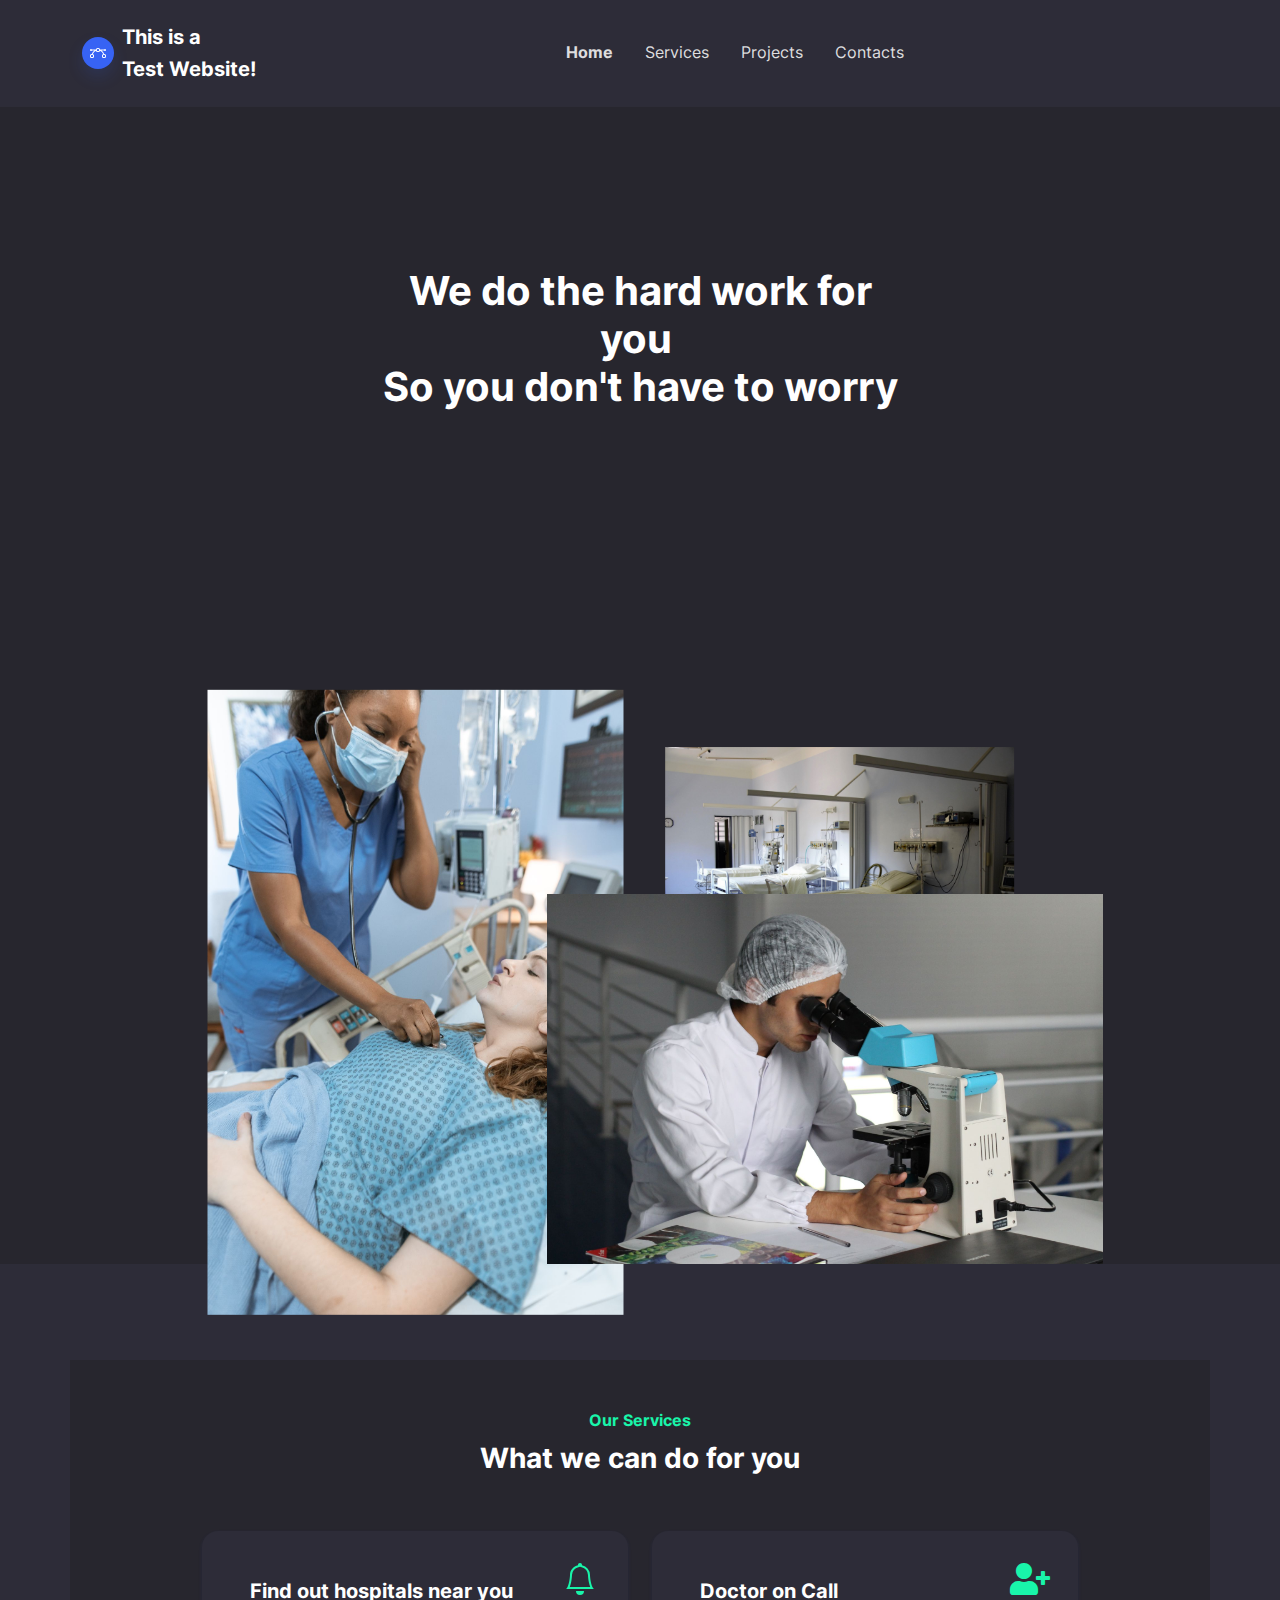
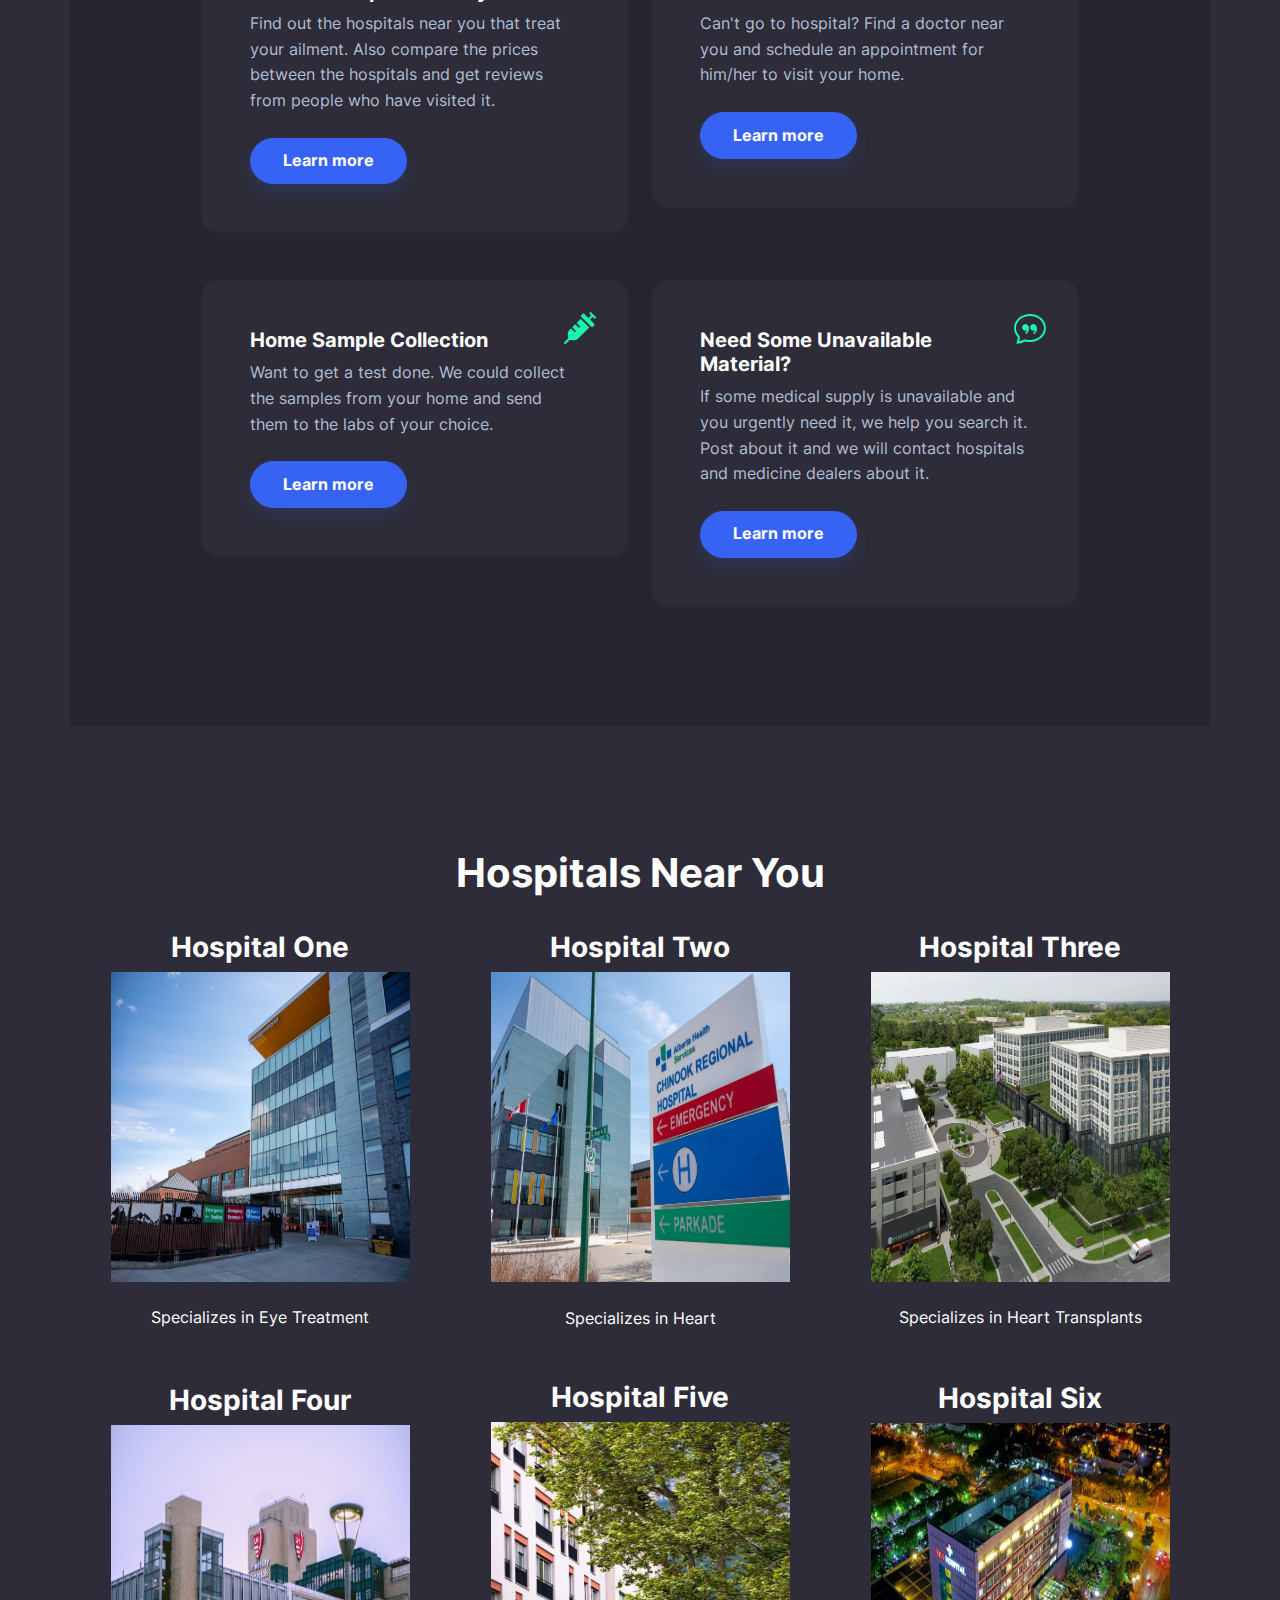
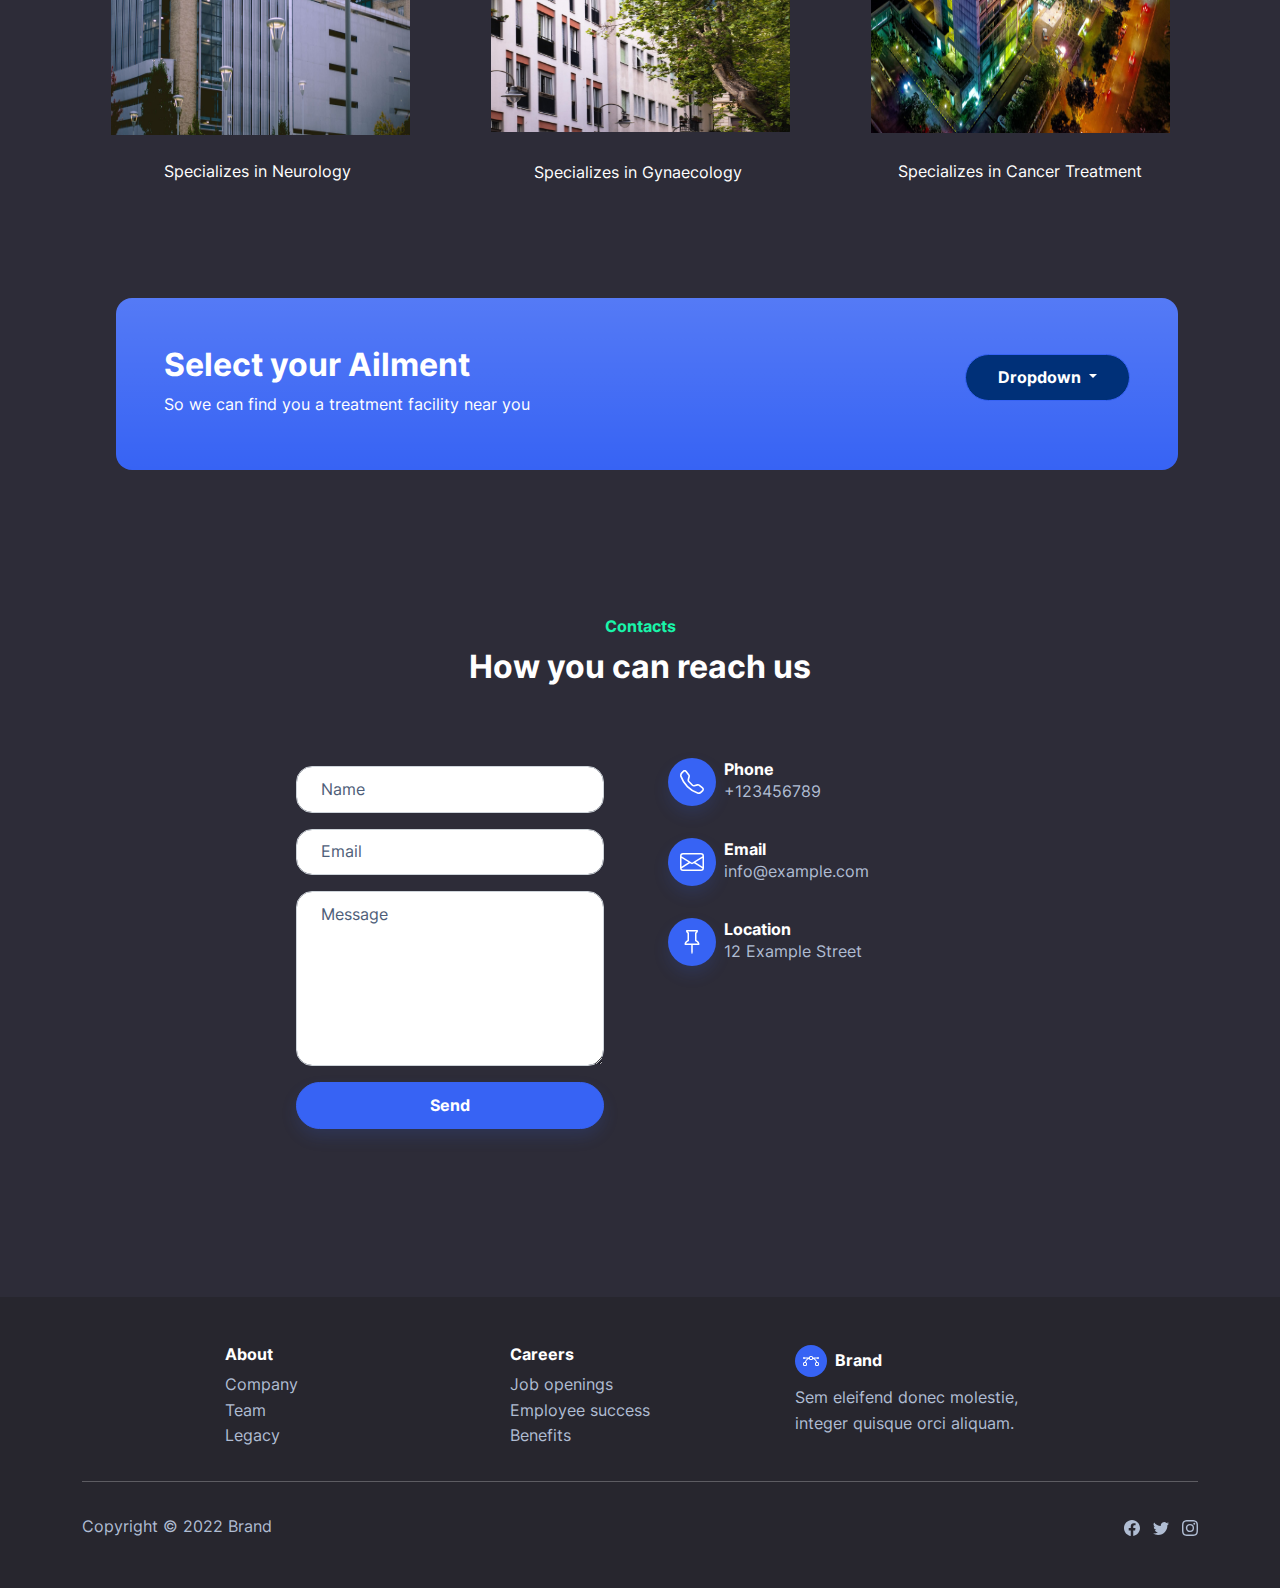
==== commit 4451361f: "made html into readable format" ====
--- a/index.html
+++ b/index.html
@@ -1,24 +1,292 @@
-<!DOCTYPE html><html lang="en"><head><meta charset="utf-8"><meta name="viewport" content="width=device-width, initial-scale=1.0, shrink-to-fit=no"><title>Home - Brand</title><link rel="stylesheet" href="assets/bootstrap/css/bootstrap.min.css"><link rel="stylesheet" href="assets/fonts/fontawesome-all.min.css"><link rel="stylesheet" href="https://cdnjs.cloudflare.com/ajax/libs/animate.css/3.5.2/animate.min.css"><link rel="stylesheet" href="assets/css/styles.min.css"></head><body style="/*background: url(&quot;design.jpg&quot;);*/background-position: 0 -60px;"><nav class="navbar navbar-dark navbar-expand-md sticky-top navbar-shrink py-3" id="mainNav"><div class="container"><a class="navbar-brand d-flex align-items-center" href="/"><span class="bs-icon-sm bs-icon-circle bs-icon-primary shadow d-flex justify-content-center align-items-center me-2 bs-icon"><svg xmlns="http://www.w3.org/2000/svg" width="1em" height="1em" fill="currentColor" viewBox="0 0 16 16" class="bi bi-bezier">
-  <path fill-rule="evenodd" d="M0 10.5A1.5 1.5 0 0 1 1.5 9h1A1.5 1.5 0 0 1 4 10.5v1A1.5 1.5 0 0 1 2.5 13h-1A1.5 1.5 0 0 1 0 11.5v-1zm1.5-.5a.5.5 0 0 0-.5.5v1a.5.5 0 0 0 .5.5h1a.5.5 0 0 0 .5-.5v-1a.5.5 0 0 0-.5-.5h-1zm10.5.5A1.5 1.5 0 0 1 13.5 9h1a1.5 1.5 0 0 1 1.5 1.5v1a1.5 1.5 0 0 1-1.5 1.5h-1a1.5 1.5 0 0 1-1.5-1.5v-1zm1.5-.5a.5.5 0 0 0-.5.5v1a.5.5 0 0 0 .5.5h1a.5.5 0 0 0 .5-.5v-1a.5.5 0 0 0-.5-.5h-1zM6 4.5A1.5 1.5 0 0 1 7.5 3h1A1.5 1.5 0 0 1 10 4.5v1A1.5 1.5 0 0 1 8.5 7h-1A1.5 1.5 0 0 1 6 5.5v-1zM7.5 4a.5.5 0 0 0-.5.5v1a.5.5 0 0 0 .5.5h1a.5.5 0 0 0 .5-.5v-1a.5.5 0 0 0-.5-.5h-1z"></path>
-  <path d="M6 4.5H1.866a1 1 0 1 0 0 1h2.668A6.517 6.517 0 0 0 1.814 9H2.5c.123 0 .244.015.358.043a5.517 5.517 0 0 1 3.185-3.185A1.503 1.503 0 0 1 6 5.5v-1zm3.957 1.358A1.5 1.5 0 0 0 10 5.5v-1h4.134a1 1 0 1 1 0 1h-2.668a6.517 6.517 0 0 1 2.72 3.5H13.5c-.123 0-.243.015-.358.043a5.517 5.517 0 0 0-3.185-3.185z"></path>
-</svg></span><span>This is a <br>Test Website!</span></a><button data-bs-toggle="collapse" class="navbar-toggler" data-bs-target="#navcol-1"><span class="visually-hidden">Toggle navigation</span><span class="navbar-toggler-icon"></span></button><div class="collapse navbar-collapse" id="navcol-1"><ul class="navbar-nav mx-auto"><li class="nav-item"><a class="nav-link active" href="index.html">Home</a></li><li class="nav-item"><a class="nav-link" href="services.html">Services</a></li><li class="nav-item"><a class="nav-link" href="projects.html">Projects</a></li><li class="nav-item"><a class="nav-link" href="contacts.html">Contacts</a></li></ul></div></div></nav><header class="bg-dark"><div class="container pt-4 pt-xl-5"><div class="row pt-5"><div class="col-md-8 col-xl-6 text-center text-md-start mx-auto"><div class="text-center"><h1 class="fw-bold" style="margin-top: 64px;margin-bottom: 60px;">We do the hard work for you&nbsp;<br>So you don't have to worry</h1></div></div><div class="col-12 col-lg-10 mx-auto"><div class="position-relative" style="display: flex;flex-wrap: wrap;justify-content: flex-end;"><div style="position: relative;flex: 0 0 45%;transform: translate3d(-15%, 35%, 0);"><img class="img-fluid" data-bss-parallax="" data-bss-parallax-speed="0.5" src="assets/img/products/pexels-rodnae-productions-6129236.jpg"></div><div style="position: relative;flex: 0 0 45%;transform: translate3d(-5%, 20%, 0);"><img class="img-fluid" data-bss-parallax="" data-bss-parallax-speed="0.4" src="assets/img/products/pexels-pixabay-236380.jpg" width="349" height="231" style="margin-top: 151px;"></div><div style="position: relative;flex: 0 0 60%;transform: translate3d(0, 0%, 0);"><img class="img-fluid" data-bss-parallax="" data-bss-parallax-speed="0.25" src="assets/img/products/pexels-pixabay-356040.jpg" style="margin-top: -262px;padding-top: 60px;"></div></div></div></div></div></header><section class="py-5"></section><section></section><section><div class="container bg-dark py-5"><div class="row"><div class="col-md-8 col-xl-6 text-center mx-auto"><p class="fw-bold text-success mb-2">Our Services</p><h3 class="fw-bold">What we can do for you</h3></div></div><div class="py-5 p-lg-5"><div class="row row-cols-1 row-cols-md-2 mx-auto" style="max-width: 900px;"><div class="col mb-5"><div class="card shadow-sm"><div class="card-body px-4 py-5 px-md-5"><div class="bs-icon-lg d-flex justify-content-center align-items-center mb-3 bs-icon" style="top: 1rem;right: 1rem;position: absolute;"><svg xmlns="http://www.w3.org/2000/svg" width="1em" height="1em" fill="currentColor" viewBox="0 0 16 16" class="bi bi-bell text-success">
-  <path d="M8 16a2 2 0 0 0 2-2H6a2 2 0 0 0 2 2zM8 1.918l-.797.161A4.002 4.002 0 0 0 4 6c0 .628-.134 2.197-.459 3.742-.16.767-.376 1.566-.663 2.258h10.244c-.287-.692-.502-1.49-.663-2.258C12.134 8.197 12 6.628 12 6a4.002 4.002 0 0 0-3.203-3.92L8 1.917zM14.22 12c.223.447.481.801.78 1H1c.299-.199.557-.553.78-1C2.68 10.2 3 6.88 3 6c0-2.42 1.72-4.44 4.005-4.901a1 1 0 1 1 1.99 0A5.002 5.002 0 0 1 13 6c0 .88.32 4.2 1.22 6z"></path>
-</svg></div><h5 class="fw-bold card-title">Find out hospitals near you&nbsp;</h5><p class="text-muted card-text mb-4">Find out the hospitals near you that treat your ailment. Also compare the prices between the hospitals and get reviews from people who have visited it.</p><button class="btn btn-primary shadow" type="button">Learn more</button></div></div></div><div class="col mb-5"><div class="card shadow-sm"><div class="card-body px-4 py-5 px-md-5"><div class="bs-icon-lg d-flex justify-content-center align-items-center mb-3 bs-icon" style="top: 1rem;right: 1rem;position: absolute;"><i class="fas fa-user-plus text-success"></i></div><h5 class="fw-bold card-title">Doctor on Call</h5><p class="text-muted card-text mb-4">Can't go to hospital? Find a doctor near you and schedule an appointment for him/her to visit your home.</p><button class="btn btn-primary shadow" type="button">Learn more</button></div></div></div><div class="col mb-4"><div class="card shadow-sm"><div class="card-body px-4 py-5 px-md-5"><div class="bs-icon-lg d-flex justify-content-center align-items-center mb-3 bs-icon" style="top: 1rem;right: 1rem;position: absolute;"><i class="fas fa-syringe text-success"></i></div><h5 class="fw-bold card-title">Home Sample Collection</h5><p class="text-muted card-text mb-4">Want to get a test done. We could collect the samples from your home and send them to the labs of your choice.</p><button class="btn btn-primary shadow" type="button">Learn more</button></div></div></div><div class="col mb-4"><div class="card shadow-sm"><div class="card-body px-4 py-5 px-md-5"><div class="bs-icon-lg d-flex justify-content-center align-items-center mb-3 bs-icon" style="top: 1rem;right: 1rem;position: absolute;"><svg xmlns="http://www.w3.org/2000/svg" width="1em" height="1em" fill="currentColor" viewBox="0 0 16 16" class="bi bi-chat-quote text-success">
-  <path d="M2.678 11.894a1 1 0 0 1 .287.801 10.97 10.97 0 0 1-.398 2c1.395-.323 2.247-.697 2.634-.893a1 1 0 0 1 .71-.074A8.06 8.06 0 0 0 8 14c3.996 0 7-2.807 7-6 0-3.192-3.004-6-7-6S1 4.808 1 8c0 1.468.617 2.83 1.678 3.894zm-.493 3.905a21.682 21.682 0 0 1-.713.129c-.2.032-.352-.176-.273-.362a9.68 9.68 0 0 0 .244-.637l.003-.01c.248-.72.45-1.548.524-2.319C.743 11.37 0 9.76 0 8c0-3.866 3.582-7 8-7s8 3.134 8 7-3.582 7-8 7a9.06 9.06 0 0 1-2.347-.306c-.52.263-1.639.742-3.468 1.105z"></path>
-  <path d="M7.066 6.76A1.665 1.665 0 0 0 4 7.668a1.667 1.667 0 0 0 2.561 1.406c-.131.389-.375.804-.777 1.22a.417.417 0 0 0 .6.58c1.486-1.54 1.293-3.214.682-4.112zm4 0A1.665 1.665 0 0 0 8 7.668a1.667 1.667 0 0 0 2.561 1.406c-.131.389-.375.804-.777 1.22a.417.417 0 0 0 .6.58c1.486-1.54 1.293-3.214.682-4.112z"></path>
-</svg></div><h5 class="fw-bold card-title">Need Some Unavailable <br>Material?</h5><p class="text-muted card-text mb-4">If some medical supply is unavailable and you urgently need it, we help you search it. Post about it and we will contact hospitals and medicine dealers about it.&nbsp;</p><button class="btn btn-primary shadow" type="button">Learn more</button></div></div></div></div></div></div></section><section><div class="container"><div class="row"><div class="col-md-12" style="margin-top: 101px;"><h1 id="hospitals_near_you" style="margin-bottom: 34px;margin-top: 22px;"><strong>Hospitals Near You</strong></h1></div></div><div class="row"><div class="col-md-4" style="text-align: center;"><h3><strong>Hospital One</strong></h3><img src="assets/img/graham-ruttan-b3LF7JHQmms-unsplash.jpg" width="299" height="310"><div class="row"><div class="col-lg-12"><p style="margin-top: 23px;">Specializes in Eye Treatment</p></div></div></div><div class="col-md-4" style="text-align: center;"><h3><strong>Hospital Two</strong></h3><img src="assets/img/graham-ruttan-ScXGSS5a9BI-unsplash.jpg" width="299" height="310"><div class="row"><div class="col-lg-12"><p style="margin-top: 24px;">Specializes in Heart</p></div></div></div><div class="col-md-4" style="text-align: center;"><h3><strong>Hospital Three</strong></h3><img src="assets/img/national-cancer-institute-cP6Z_VKMCuo-unsplash.jpg" width="299" height="310"><div class="row"><div class="col-lg-12"><p style="margin-top: 23px;">Specializes in Heart Transplants</p></div></div></div><div class="col-md-4" style="margin-top: 36px;text-align: center;"><h3><strong>Hospital Four</strong></h3><img src="assets/img/pexels-jonathan-meyer-668300.jpg" width="299" height="310"><div class="row"><div class="col-lg-12"><p style="margin-top: 24px;">Specializes in Neurology&nbsp;</p></div></div></div><div class="col-md-4" style="margin-top: 33px;text-align: center;"><h3><strong>Hospital Five</strong></h3><img src="assets/img/pexels-vh-s-2440844.jpg" width="299" height="310"><div class="row"><div class="col-lg-12"><p style="margin-top: 28px;">Specializes in Gynaecology&nbsp;</p></div></div></div><div class="col-md-4" style="margin-top: 34px;text-align: center;"><h3><strong>Hospital Six</strong></h3><img src="assets/img/pexels-tom-fisk-1692693.jpg" width="299" height="310"><div class="row"><div class="col-lg-12"><p style="margin-top: 26px;">Specializes in Cancer Treatment</p></div></div></div></div></div></section><section style="padding-left: 0px;"><div class="container py-5"><div class="mx-auto" style="max-width: 900px;"><section class="py-4 py-xl-5" style="margin-left: -86px;margin-right: -100px;"><div class="container"><div class="text-white bg-primary bg-gradient border rounded border-0 border-primary d-flex flex-column justify-content-between flex-lg-row p-4 p-md-5"><div class="pb-2 pb-lg-1"><h2 class="fw-bold mb-2">Select your Ailment</h2><p class="mb-0">So we can find you a treatment facility near you</p></div><div class="my-2"><div class="dropdown" data-bs-toggle="tooltip" data-bss-tooltip=""><button class="btn btn-primary dropdown-toggle" aria-expanded="false" data-bs-toggle="dropdown" type="button" style="background: #003078;">Dropdown </button><div class="dropdown-menu"><a class="dropdown-item" href="hospitals.html">Heart Related</a><a class="dropdown-item" href="hospitals.html">Eye Related</a><a class="dropdown-item" href="hospitals.html">Gynae Related</a><a class="dropdown-item" href="hospitals.html">Cancer Treatment</a><a class="dropdown-item" href="hospitals.html">Psychological Counselling</a><a class="dropdown-item" href="hospitals.html">General Pain</a><a class="dropdown-item" href="hospitals.html">Ear, Nose, Throat Related</a></div></div></div></div></div></section></div></div></section><section class="py-5"><div class="container"><div class="row mb-5"><div class="col-md-8 col-xl-6 text-center mx-auto"><p class="fw-bold text-success mb-2">Contacts</p><h2 class="fw-bold">How you can reach us</h2></div></div><div class="row d-flex justify-content-center"><div class="col-md-6 col-xl-4"><div><form class="p-3 p-xl-4" method="post"><div class="mb-3"><input class="form-control" type="text" id="name-1" name="name" placeholder="Name"></div><div class="mb-3"><input class="form-control" type="email" id="email-1" name="email" placeholder="Email"></div><div class="mb-3"><textarea class="form-control" id="message-1" name="message" rows="6" placeholder="Message"></textarea></div><div><button class="btn btn-primary shadow d-block w-100" type="submit">Send </button></div></form></div></div><div class="col-md-4 col-xl-4 d-flex justify-content-center justify-content-xl-start"><div class="d-flex flex-wrap flex-md-column justify-content-md-start align-items-md-start h-100"><div class="d-flex align-items-center p-3"><div class="bs-icon-md bs-icon-circle bs-icon-primary shadow d-flex flex-shrink-0 justify-content-center align-items-center d-inline-block bs-icon bs-icon-md"><svg xmlns="http://www.w3.org/2000/svg" width="1em" height="1em" fill="currentColor" viewBox="0 0 16 16" class="bi bi-telephone">
-  <path d="M3.654 1.328a.678.678 0 0 0-1.015-.063L1.605 2.3c-.483.484-.661 1.169-.45 1.77a17.568 17.568 0 0 0 4.168 6.608 17.569 17.569 0 0 0 6.608 4.168c.601.211 1.286.033 1.77-.45l1.034-1.034a.678.678 0 0 0-.063-1.015l-2.307-1.794a.678.678 0 0 0-.58-.122l-2.19.547a1.745 1.745 0 0 1-1.657-.459L5.482 8.062a1.745 1.745 0 0 1-.46-1.657l.548-2.19a.678.678 0 0 0-.122-.58L3.654 1.328zM1.884.511a1.745 1.745 0 0 1 2.612.163L6.29 2.98c.329.423.445.974.315 1.494l-.547 2.19a.678.678 0 0 0 .178.643l2.457 2.457a.678.678 0 0 0 .644.178l2.189-.547a1.745 1.745 0 0 1 1.494.315l2.306 1.794c.829.645.905 1.87.163 2.611l-1.034 1.034c-.74.74-1.846 1.065-2.877.702a18.634 18.634 0 0 1-7.01-4.42 18.634 18.634 0 0 1-4.42-7.009c-.362-1.03-.037-2.137.703-2.877L1.885.511z"></path>
-</svg></div><div class="px-2"><h6 class="fw-bold mb-0">Phone</h6><p class="text-muted mb-0">+123456789</p></div></div><div class="d-flex align-items-center p-3"><div class="bs-icon-md bs-icon-circle bs-icon-primary shadow d-flex flex-shrink-0 justify-content-center align-items-center d-inline-block bs-icon bs-icon-md"><svg xmlns="http://www.w3.org/2000/svg" width="1em" height="1em" fill="currentColor" viewBox="0 0 16 16" class="bi bi-envelope">
-  <path fill-rule="evenodd" d="M0 4a2 2 0 0 1 2-2h12a2 2 0 0 1 2 2v8a2 2 0 0 1-2 2H2a2 2 0 0 1-2-2V4Zm2-1a1 1 0 0 0-1 1v.217l7 4.2 7-4.2V4a1 1 0 0 0-1-1H2Zm13 2.383-4.708 2.825L15 11.105V5.383Zm-.034 6.876-5.64-3.471L8 9.583l-1.326-.795-5.64 3.47A1 1 0 0 0 2 13h12a1 1 0 0 0 .966-.741ZM1 11.105l4.708-2.897L1 5.383v5.722Z"></path>
-</svg></div><div class="px-2"><h6 class="fw-bold mb-0">Email</h6><p class="text-muted mb-0">info@example.com</p></div></div><div class="d-flex align-items-center p-3"><div class="bs-icon-md bs-icon-circle bs-icon-primary shadow d-flex flex-shrink-0 justify-content-center align-items-center d-inline-block bs-icon bs-icon-md"><svg xmlns="http://www.w3.org/2000/svg" width="1em" height="1em" fill="currentColor" viewBox="0 0 16 16" class="bi bi-pin">
-  <path d="M4.146.146A.5.5 0 0 1 4.5 0h7a.5.5 0 0 1 .5.5c0 .68-.342 1.174-.646 1.479-.126.125-.25.224-.354.298v4.431l.078.048c.203.127.476.314.751.555C12.36 7.775 13 8.527 13 9.5a.5.5 0 0 1-.5.5h-4v4.5c0 .276-.224 1.5-.5 1.5s-.5-1.224-.5-1.5V10h-4a.5.5 0 0 1-.5-.5c0-.973.64-1.725 1.17-2.189A5.921 5.921 0 0 1 5 6.708V2.277a2.77 2.77 0 0 1-.354-.298C4.342 1.674 4 1.179 4 .5a.5.5 0 0 1 .146-.354zm1.58 1.408-.002-.001.002.001zm-.002-.001.002.001A.5.5 0 0 1 6 2v5a.5.5 0 0 1-.276.447h-.002l-.012.007-.054.03a4.922 4.922 0 0 0-.827.58c-.318.278-.585.596-.725.936h7.792c-.14-.34-.407-.658-.725-.936a4.915 4.915 0 0 0-.881-.61l-.012-.006h-.002A.5.5 0 0 1 10 7V2a.5.5 0 0 1 .295-.458 1.775 1.775 0 0 0 .351-.271c.08-.08.155-.17.214-.271H5.14c.06.1.133.191.214.271a1.78 1.78 0 0 0 .37.282z"></path>
-</svg></div><div class="px-2"><h6 class="fw-bold mb-0">Location</h6><p class="text-muted mb-0">12 Example Street</p></div></div></div></div></div></div></section><section class="py-5"></section><footer class="bg-dark"><div class="container py-4 py-lg-5"><div class="row justify-content-center"><div class="col-sm-4 col-md-3 text-center text-lg-start d-flex flex-column item"><h3 class="fs-6 fw-bold">About</h3><ul class="list-unstyled"><li><a href="#">Company</a></li><li><a href="#">Team</a></li><li><a href="#">Legacy</a></li></ul></div><div class="col-sm-4 col-md-3 text-center text-lg-start d-flex flex-column item"><h3 class="fs-6 fw-bold">Careers</h3><ul class="list-unstyled"><li><a href="#">Job openings</a></li><li><a href="#">Employee success</a></li><li><a href="#">Benefits</a></li></ul></div><div class="col-lg-3 text-center text-lg-start d-flex flex-column align-items-center order-first align-items-lg-start order-lg-last item social"><div class="fw-bold d-flex align-items-center mb-2"><span class="bs-icon-sm bs-icon-circle bs-icon-primary d-flex justify-content-center align-items-center bs-icon me-2"><svg xmlns="http://www.w3.org/2000/svg" width="1em" height="1em" fill="currentColor" viewBox="0 0 16 16" class="bi bi-bezier">
-  <path fill-rule="evenodd" d="M0 10.5A1.5 1.5 0 0 1 1.5 9h1A1.5 1.5 0 0 1 4 10.5v1A1.5 1.5 0 0 1 2.5 13h-1A1.5 1.5 0 0 1 0 11.5v-1zm1.5-.5a.5.5 0 0 0-.5.5v1a.5.5 0 0 0 .5.5h1a.5.5 0 0 0 .5-.5v-1a.5.5 0 0 0-.5-.5h-1zm10.5.5A1.5 1.5 0 0 1 13.5 9h1a1.5 1.5 0 0 1 1.5 1.5v1a1.5 1.5 0 0 1-1.5 1.5h-1a1.5 1.5 0 0 1-1.5-1.5v-1zm1.5-.5a.5.5 0 0 0-.5.5v1a.5.5 0 0 0 .5.5h1a.5.5 0 0 0 .5-.5v-1a.5.5 0 0 0-.5-.5h-1zM6 4.5A1.5 1.5 0 0 1 7.5 3h1A1.5 1.5 0 0 1 10 4.5v1A1.5 1.5 0 0 1 8.5 7h-1A1.5 1.5 0 0 1 6 5.5v-1zM7.5 4a.5.5 0 0 0-.5.5v1a.5.5 0 0 0 .5.5h1a.5.5 0 0 0 .5-.5v-1a.5.5 0 0 0-.5-.5h-1z"></path>
-  <path d="M6 4.5H1.866a1 1 0 1 0 0 1h2.668A6.517 6.517 0 0 0 1.814 9H2.5c.123 0 .244.015.358.043a5.517 5.517 0 0 1 3.185-3.185A1.503 1.503 0 0 1 6 5.5v-1zm3.957 1.358A1.5 1.5 0 0 0 10 5.5v-1h4.134a1 1 0 1 1 0 1h-2.668a6.517 6.517 0 0 1 2.72 3.5H13.5c-.123 0-.243.015-.358.043a5.517 5.517 0 0 0-3.185-3.185z"></path>
-</svg></span><span>Brand</span></div><p class="text-muted copyright">Sem eleifend donec molestie, integer quisque orci aliquam.</p></div></div><hr><div class="text-muted d-flex justify-content-between align-items-center pt-3"><p class="mb-0">Copyright © 2022 Brand</p><ul class="list-inline mb-0"><li class="list-inline-item"><svg xmlns="http://www.w3.org/2000/svg" width="1em" height="1em" fill="currentColor" viewBox="0 0 16 16" class="bi bi-facebook">
-  <path d="M16 8.049c0-4.446-3.582-8.05-8-8.05C3.58 0-.002 3.603-.002 8.05c0 4.017 2.926 7.347 6.75 7.951v-5.625h-2.03V8.05H6.75V6.275c0-2.017 1.195-3.131 3.022-3.131.876 0 1.791.157 1.791.157v1.98h-1.009c-.993 0-1.303.621-1.303 1.258v1.51h2.218l-.354 2.326H9.25V16c3.824-.604 6.75-3.934 6.75-7.951z"></path>
-</svg></li><li class="list-inline-item"><svg xmlns="http://www.w3.org/2000/svg" width="1em" height="1em" fill="currentColor" viewBox="0 0 16 16" class="bi bi-twitter">
-  <path d="M5.026 15c6.038 0 9.341-5.003 9.341-9.334 0-.14 0-.282-.006-.422A6.685 6.685 0 0 0 16 3.542a6.658 6.658 0 0 1-1.889.518 3.301 3.301 0 0 0 1.447-1.817 6.533 6.533 0 0 1-2.087.793A3.286 3.286 0 0 0 7.875 6.03a9.325 9.325 0 0 1-6.767-3.429 3.289 3.289 0 0 0 1.018 4.382A3.323 3.323 0 0 1 .64 6.575v.045a3.288 3.288 0 0 0 2.632 3.218 3.203 3.203 0 0 1-.865.115 3.23 3.23 0 0 1-.614-.057 3.283 3.283 0 0 0 3.067 2.277A6.588 6.588 0 0 1 .78 13.58a6.32 6.32 0 0 1-.78-.045A9.344 9.344 0 0 0 5.026 15z"></path>
-</svg></li><li class="list-inline-item"><svg xmlns="http://www.w3.org/2000/svg" width="1em" height="1em" fill="currentColor" viewBox="0 0 16 16" class="bi bi-instagram">
-  <path d="M8 0C5.829 0 5.556.01 4.703.048 3.85.088 3.269.222 2.76.42a3.917 3.917 0 0 0-1.417.923A3.927 3.927 0 0 0 .42 2.76C.222 3.268.087 3.85.048 4.7.01 5.555 0 5.827 0 8.001c0 2.172.01 2.444.048 3.297.04.852.174 1.433.372 1.942.205.526.478.972.923 1.417.444.445.89.719 1.416.923.51.198 1.09.333 1.942.372C5.555 15.99 5.827 16 8 16s2.444-.01 3.298-.048c.851-.04 1.434-.174 1.943-.372a3.916 3.916 0 0 0 1.416-.923c.445-.445.718-.891.923-1.417.197-.509.332-1.09.372-1.942C15.99 10.445 16 10.173 16 8s-.01-2.445-.048-3.299c-.04-.851-.175-1.433-.372-1.941a3.926 3.926 0 0 0-.923-1.417A3.911 3.911 0 0 0 13.24.42c-.51-.198-1.092-.333-1.943-.372C10.443.01 10.172 0 7.998 0h.003zm-.717 1.442h.718c2.136 0 2.389.007 3.232.046.78.035 1.204.166 1.486.275.373.145.64.319.92.599.28.28.453.546.598.92.11.281.24.705.275 1.485.039.843.047 1.096.047 3.231s-.008 2.389-.047 3.232c-.035.78-.166 1.203-.275 1.485a2.47 2.47 0 0 1-.599.919c-.28.28-.546.453-.92.598-.28.11-.704.24-1.485.276-.843.038-1.096.047-3.232.047s-2.39-.009-3.233-.047c-.78-.036-1.203-.166-1.485-.276a2.478 2.478 0 0 1-.92-.598 2.48 2.48 0 0 1-.6-.92c-.109-.281-.24-.705-.275-1.485-.038-.843-.046-1.096-.046-3.233 0-2.136.008-2.388.046-3.231.036-.78.166-1.204.276-1.486.145-.373.319-.64.599-.92.28-.28.546-.453.92-.598.282-.11.705-.24 1.485-.276.738-.034 1.024-.044 2.515-.045v.002zm4.988 1.328a.96.96 0 1 0 0 1.92.96.96 0 0 0 0-1.92zm-4.27 1.122a4.109 4.109 0 1 0 0 8.217 4.109 4.109 0 0 0 0-8.217zm0 1.441a2.667 2.667 0 1 1 0 5.334 2.667 2.667 0 0 1 0-5.334z"></path>
-</svg></li></ul></div></div></footer><script src="assets/js/jquery.min.js"></script><script src="assets/bootstrap/js/bootstrap.min.js"></script><script src="assets/js/script.min.js"></script></body></html>+<!DOCTYPE html>
+<html lang="en">
+
+<head>
+    <meta charset="utf-8">
+    <meta name="viewport" content="width=device-width, initial-scale=1.0, shrink-to-fit=no">
+    <title>Home - Brand</title>
+    <link rel="stylesheet" href="assets/bootstrap/css/bootstrap.min.css">
+    <link rel="stylesheet" href="assets/css/Acme.css">
+    <link rel="stylesheet" href="assets/css/Aldrich.css">
+    <link rel="stylesheet" href="assets/css/Inter.css">
+    <link rel="stylesheet" href="assets/fonts/fontawesome-all.min.css">
+    <link rel="stylesheet" href="https://cdnjs.cloudflare.com/ajax/libs/animate.css/3.5.2/animate.min.css">
+    <link rel="stylesheet" href="assets/css/untitled.css">
+</head>
+
+<body style="/*background: url(&quot;design.jpg&quot;);*/background-position: 0 -60px;">
+    <nav class="navbar navbar-dark navbar-expand-md sticky-top navbar-shrink py-3" id="mainNav">
+        <div class="container"><a class="navbar-brand d-flex align-items-center" href="/"><span class="bs-icon-sm bs-icon-circle bs-icon-primary shadow d-flex justify-content-center align-items-center me-2 bs-icon"><svg xmlns="http://www.w3.org/2000/svg" width="1em" height="1em" fill="currentColor" viewBox="0 0 16 16" class="bi bi-bezier">
+                        <path fill-rule="evenodd" d="M0 10.5A1.5 1.5 0 0 1 1.5 9h1A1.5 1.5 0 0 1 4 10.5v1A1.5 1.5 0 0 1 2.5 13h-1A1.5 1.5 0 0 1 0 11.5v-1zm1.5-.5a.5.5 0 0 0-.5.5v1a.5.5 0 0 0 .5.5h1a.5.5 0 0 0 .5-.5v-1a.5.5 0 0 0-.5-.5h-1zm10.5.5A1.5 1.5 0 0 1 13.5 9h1a1.5 1.5 0 0 1 1.5 1.5v1a1.5 1.5 0 0 1-1.5 1.5h-1a1.5 1.5 0 0 1-1.5-1.5v-1zm1.5-.5a.5.5 0 0 0-.5.5v1a.5.5 0 0 0 .5.5h1a.5.5 0 0 0 .5-.5v-1a.5.5 0 0 0-.5-.5h-1zM6 4.5A1.5 1.5 0 0 1 7.5 3h1A1.5 1.5 0 0 1 10 4.5v1A1.5 1.5 0 0 1 8.5 7h-1A1.5 1.5 0 0 1 6 5.5v-1zM7.5 4a.5.5 0 0 0-.5.5v1a.5.5 0 0 0 .5.5h1a.5.5 0 0 0 .5-.5v-1a.5.5 0 0 0-.5-.5h-1z"></path>
+                        <path d="M6 4.5H1.866a1 1 0 1 0 0 1h2.668A6.517 6.517 0 0 0 1.814 9H2.5c.123 0 .244.015.358.043a5.517 5.517 0 0 1 3.185-3.185A1.503 1.503 0 0 1 6 5.5v-1zm3.957 1.358A1.5 1.5 0 0 0 10 5.5v-1h4.134a1 1 0 1 1 0 1h-2.668a6.517 6.517 0 0 1 2.72 3.5H13.5c-.123 0-.243.015-.358.043a5.517 5.517 0 0 0-3.185-3.185z"></path>
+                    </svg></span><span>This is a <br>Test Website!</span></a><button data-bs-toggle="collapse" class="navbar-toggler" data-bs-target="#navcol-1"><span class="visually-hidden">Toggle navigation</span><span class="navbar-toggler-icon"></span></button>
+            <div class="collapse navbar-collapse" id="navcol-1">
+                <ul class="navbar-nav mx-auto">
+                    <li class="nav-item"><a class="nav-link active" href="index.html">Home</a></li>
+                    <li class="nav-item"><a class="nav-link" href="services.html">Services</a></li>
+                    <li class="nav-item"><a class="nav-link" href="projects.html">Projects</a></li>
+                    <li class="nav-item"><a class="nav-link" href="contacts.html">Contacts</a></li>
+                </ul>
+            </div>
+        </div>
+    </nav>
+    <header class="bg-dark">
+        <div class="container pt-4 pt-xl-5">
+            <div class="row pt-5">
+                <div class="col-md-8 col-xl-6 text-center text-md-start mx-auto">
+                    <div class="text-center">
+                        <h1 class="fw-bold" style="margin-top: 64px;margin-bottom: 60px;">We do the hard work for you&nbsp;<br>So you don't have to worry</h1>
+                    </div>
+                </div>
+                <div class="col-12 col-lg-10 mx-auto">
+                    <div class="position-relative" style="display: flex;flex-wrap: wrap;justify-content: flex-end;">
+                        <div style="position: relative;flex: 0 0 45%;transform: translate3d(-15%, 35%, 0);"><img class="img-fluid" data-bss-parallax="" data-bss-parallax-speed="0.5" src="assets/img/products/pexels-rodnae-productions-6129236.jpg"></div>
+                        <div style="position: relative;flex: 0 0 45%;transform: translate3d(-5%, 20%, 0);"><img class="img-fluid" data-bss-parallax="" data-bss-parallax-speed="0.4" src="assets/img/products/pexels-pixabay-236380.jpg" width="349" height="231" style="margin-top: 151px;"></div>
+                        <div style="position: relative;flex: 0 0 60%;transform: translate3d(0, 0%, 0);"><img class="img-fluid" data-bss-parallax="" data-bss-parallax-speed="0.25" src="assets/img/products/pexels-pixabay-356040.jpg" style="margin-top: -262px;padding-top: 60px;"></div>
+                    </div>
+                </div>
+            </div>
+        </div>
+    </header>
+    <section class="py-5"></section>
+    <section></section>
+    <section>
+        <div class="container bg-dark py-5">
+            <div class="row">
+                <div class="col-md-8 col-xl-6 text-center mx-auto">
+                    <p class="fw-bold text-success mb-2">Our Services</p>
+                    <h3 class="fw-bold">What we can do for you</h3>
+                </div>
+            </div>
+            <div class="py-5 p-lg-5">
+                <div class="row row-cols-1 row-cols-md-2 mx-auto" style="max-width: 900px;">
+                    <div class="col mb-5">
+                        <div class="card shadow-sm">
+                            <div class="card-body px-4 py-5 px-md-5">
+                                <div class="bs-icon-lg d-flex justify-content-center align-items-center mb-3 bs-icon" style="top: 1rem;right: 1rem;position: absolute;"><svg xmlns="http://www.w3.org/2000/svg" width="1em" height="1em" fill="currentColor" viewBox="0 0 16 16" class="bi bi-bell text-success">
+                                        <path d="M8 16a2 2 0 0 0 2-2H6a2 2 0 0 0 2 2zM8 1.918l-.797.161A4.002 4.002 0 0 0 4 6c0 .628-.134 2.197-.459 3.742-.16.767-.376 1.566-.663 2.258h10.244c-.287-.692-.502-1.49-.663-2.258C12.134 8.197 12 6.628 12 6a4.002 4.002 0 0 0-3.203-3.92L8 1.917zM14.22 12c.223.447.481.801.78 1H1c.299-.199.557-.553.78-1C2.68 10.2 3 6.88 3 6c0-2.42 1.72-4.44 4.005-4.901a1 1 0 1 1 1.99 0A5.002 5.002 0 0 1 13 6c0 .88.32 4.2 1.22 6z"></path>
+                                    </svg></div>
+                                <h5 class="fw-bold card-title">Find out hospitals near you&nbsp;</h5>
+                                <p class="text-muted card-text mb-4">Find out the hospitals near you that treat your ailment. Also compare the prices between the hospitals and get reviews from people who have visited it.</p><button class="btn btn-primary shadow" type="button">Learn more</button>
+                            </div>
+                        </div>
+                    </div>
+                    <div class="col mb-5">
+                        <div class="card shadow-sm">
+                            <div class="card-body px-4 py-5 px-md-5">
+                                <div class="bs-icon-lg d-flex justify-content-center align-items-center mb-3 bs-icon" style="top: 1rem;right: 1rem;position: absolute;"><i class="fas fa-user-plus text-success"></i></div>
+                                <h5 class="fw-bold card-title">Doctor on Call</h5>
+                                <p class="text-muted card-text mb-4">Can't go to hospital? Find a doctor near you and schedule an appointment for him/her to visit your home.</p><button class="btn btn-primary shadow" type="button">Learn more</button>
+                            </div>
+                        </div>
+                    </div>
+                    <div class="col mb-4">
+                        <div class="card shadow-sm">
+                            <div class="card-body px-4 py-5 px-md-5">
+                                <div class="bs-icon-lg d-flex justify-content-center align-items-center mb-3 bs-icon" style="top: 1rem;right: 1rem;position: absolute;"><i class="fas fa-syringe text-success"></i></div>
+                                <h5 class="fw-bold card-title">Home Sample Collection</h5>
+                                <p class="text-muted card-text mb-4">Want to get a test done. We could collect the samples from your home and send them to the labs of your choice.</p><button class="btn btn-primary shadow" type="button">Learn more</button>
+                            </div>
+                        </div>
+                    </div>
+                    <div class="col mb-4">
+                        <div class="card shadow-sm">
+                            <div class="card-body px-4 py-5 px-md-5">
+                                <div class="bs-icon-lg d-flex justify-content-center align-items-center mb-3 bs-icon" style="top: 1rem;right: 1rem;position: absolute;"><svg xmlns="http://www.w3.org/2000/svg" width="1em" height="1em" fill="currentColor" viewBox="0 0 16 16" class="bi bi-chat-quote text-success">
+                                        <path d="M2.678 11.894a1 1 0 0 1 .287.801 10.97 10.97 0 0 1-.398 2c1.395-.323 2.247-.697 2.634-.893a1 1 0 0 1 .71-.074A8.06 8.06 0 0 0 8 14c3.996 0 7-2.807 7-6 0-3.192-3.004-6-7-6S1 4.808 1 8c0 1.468.617 2.83 1.678 3.894zm-.493 3.905a21.682 21.682 0 0 1-.713.129c-.2.032-.352-.176-.273-.362a9.68 9.68 0 0 0 .244-.637l.003-.01c.248-.72.45-1.548.524-2.319C.743 11.37 0 9.76 0 8c0-3.866 3.582-7 8-7s8 3.134 8 7-3.582 7-8 7a9.06 9.06 0 0 1-2.347-.306c-.52.263-1.639.742-3.468 1.105z"></path>
+                                        <path d="M7.066 6.76A1.665 1.665 0 0 0 4 7.668a1.667 1.667 0 0 0 2.561 1.406c-.131.389-.375.804-.777 1.22a.417.417 0 0 0 .6.58c1.486-1.54 1.293-3.214.682-4.112zm4 0A1.665 1.665 0 0 0 8 7.668a1.667 1.667 0 0 0 2.561 1.406c-.131.389-.375.804-.777 1.22a.417.417 0 0 0 .6.58c1.486-1.54 1.293-3.214.682-4.112z"></path>
+                                    </svg></div>
+                                <h5 class="fw-bold card-title">Need Some Unavailable <br>Material?</h5>
+                                <p class="text-muted card-text mb-4">If some medical supply is unavailable and you urgently need it, we help you search it. Post about it and we will contact hospitals and medicine dealers about it.&nbsp;</p><button class="btn btn-primary shadow" type="button">Learn more</button>
+                            </div>
+                        </div>
+                    </div>
+                </div>
+            </div>
+        </div>
+    </section>
+    <section>
+        <div class="container">
+            <div class="row">
+                <div class="col-md-12" style="margin-top: 101px;">
+                    <h1 id="hospitals_near_you" style="margin-bottom: 34px;margin-top: 22px;"><strong>Hospitals Near You</strong></h1>
+                </div>
+            </div>
+            <div class="row">
+                <div class="col-md-4" style="text-align: center;">
+                    <h3><strong>Hospital One</strong></h3><img src="assets/img/graham-ruttan-b3LF7JHQmms-unsplash.jpg" width="299" height="310">
+                    <div class="row">
+                        <div class="col-lg-12">
+                            <p style="margin-top: 23px;">Specializes in Eye Treatment</p>
+                        </div>
+                    </div>
+                </div>
+                <div class="col-md-4" style="text-align: center;">
+                    <h3><strong>Hospital Two</strong></h3><img src="assets/img/graham-ruttan-ScXGSS5a9BI-unsplash.jpg" width="299" height="310">
+                    <div class="row">
+                        <div class="col-lg-12">
+                            <p style="margin-top: 24px;">Specializes in Heart</p>
+                        </div>
+                    </div>
+                </div>
+                <div class="col-md-4" style="text-align: center;">
+                    <h3><strong>Hospital Three</strong></h3><img src="assets/img/national-cancer-institute-cP6Z_VKMCuo-unsplash.jpg" width="299" height="310">
+                    <div class="row">
+                        <div class="col-lg-12">
+                            <p style="margin-top: 23px;">Specializes in Heart Transplants</p>
+                        </div>
+                    </div>
+                </div>
+                <div class="col-md-4" style="margin-top: 36px;text-align: center;">
+                    <h3><strong>Hospital Four</strong></h3><img src="assets/img/pexels-jonathan-meyer-668300.jpg" width="299" height="310">
+                    <div class="row">
+                        <div class="col-lg-12">
+                            <p style="margin-top: 24px;">Specializes in Neurology&nbsp;</p>
+                        </div>
+                    </div>
+                </div>
+                <div class="col-md-4" style="margin-top: 33px;text-align: center;">
+                    <h3><strong>Hospital Five</strong></h3><img src="assets/img/pexels-vh-s-2440844.jpg" width="299" height="310">
+                    <div class="row">
+                        <div class="col-lg-12">
+                            <p style="margin-top: 28px;">Specializes in Gynaecology&nbsp;</p>
+                        </div>
+                    </div>
+                </div>
+                <div class="col-md-4" style="margin-top: 34px;text-align: center;">
+                    <h3><strong>Hospital Six</strong></h3><img src="assets/img/pexels-tom-fisk-1692693.jpg" width="299" height="310">
+                    <div class="row">
+                        <div class="col-lg-12">
+                            <p style="margin-top: 26px;">Specializes in Cancer Treatment</p>
+                        </div>
+                    </div>
+                </div>
+            </div>
+        </div>
+    </section>
+    <section style="padding-left: 0px;">
+        <div class="container py-5">
+            <div class="mx-auto" style="max-width: 900px;">
+                <section class="py-4 py-xl-5" style="margin-left: -86px;margin-right: -100px;">
+                    <div class="container">
+                        <div class="text-white bg-primary bg-gradient border rounded border-0 border-primary d-flex flex-column justify-content-between flex-lg-row p-4 p-md-5">
+                            <div class="pb-2 pb-lg-1">
+                                <h2 class="fw-bold mb-2">Select your Ailment</h2>
+                                <p class="mb-0">So we can find you a treatment facility near you</p>
+                            </div>
+                            <div class="my-2">
+                                <div class="dropdown" data-bs-toggle="tooltip" data-bss-tooltip=""><button class="btn btn-primary dropdown-toggle" aria-expanded="false" data-bs-toggle="dropdown" type="button" style="background: #003078;">Dropdown </button>
+                                    <div class="dropdown-menu"><a class="dropdown-item" href="hospitals.html">Heart Related</a><a class="dropdown-item" href="hospitals.html">Eye Related</a><a class="dropdown-item" href="hospitals.html">Gynae Related</a><a class="dropdown-item" href="hospitals.html">Cancer Treatment</a><a class="dropdown-item" href="hospitals.html">Psychological Counselling</a><a class="dropdown-item" href="hospitals.html">General Pain</a><a class="dropdown-item" href="hospitals.html">Ear, Nose, Throat Related</a></div>
+                                </div>
+                            </div>
+                        </div>
+                    </div>
+                </section>
+            </div>
+        </div>
+    </section>
+    <section class="py-5">
+        <div class="container">
+            <div class="row mb-5">
+                <div class="col-md-8 col-xl-6 text-center mx-auto">
+                    <p class="fw-bold text-success mb-2">Contacts</p>
+                    <h2 class="fw-bold">How you can reach us</h2>
+                </div>
+            </div>
+            <div class="row d-flex justify-content-center">
+                <div class="col-md-6 col-xl-4">
+                    <div>
+                        <form class="p-3 p-xl-4" method="post">
+                            <div class="mb-3"><input class="form-control" type="text" id="name-1" name="name" placeholder="Name"></div>
+                            <div class="mb-3"><input class="form-control" type="email" id="email-1" name="email" placeholder="Email"></div>
+                            <div class="mb-3"><textarea class="form-control" id="message-1" name="message" rows="6" placeholder="Message"></textarea></div>
+                            <div><button class="btn btn-primary shadow d-block w-100" type="submit">Send </button></div>
+                        </form>
+                    </div>
+                </div>
+                <div class="col-md-4 col-xl-4 d-flex justify-content-center justify-content-xl-start">
+                    <div class="d-flex flex-wrap flex-md-column justify-content-md-start align-items-md-start h-100">
+                        <div class="d-flex align-items-center p-3">
+                            <div class="bs-icon-md bs-icon-circle bs-icon-primary shadow d-flex flex-shrink-0 justify-content-center align-items-center d-inline-block bs-icon bs-icon-md"><svg xmlns="http://www.w3.org/2000/svg" width="1em" height="1em" fill="currentColor" viewBox="0 0 16 16" class="bi bi-telephone">
+                                    <path d="M3.654 1.328a.678.678 0 0 0-1.015-.063L1.605 2.3c-.483.484-.661 1.169-.45 1.77a17.568 17.568 0 0 0 4.168 6.608 17.569 17.569 0 0 0 6.608 4.168c.601.211 1.286.033 1.77-.45l1.034-1.034a.678.678 0 0 0-.063-1.015l-2.307-1.794a.678.678 0 0 0-.58-.122l-2.19.547a1.745 1.745 0 0 1-1.657-.459L5.482 8.062a1.745 1.745 0 0 1-.46-1.657l.548-2.19a.678.678 0 0 0-.122-.58L3.654 1.328zM1.884.511a1.745 1.745 0 0 1 2.612.163L6.29 2.98c.329.423.445.974.315 1.494l-.547 2.19a.678.678 0 0 0 .178.643l2.457 2.457a.678.678 0 0 0 .644.178l2.189-.547a1.745 1.745 0 0 1 1.494.315l2.306 1.794c.829.645.905 1.87.163 2.611l-1.034 1.034c-.74.74-1.846 1.065-2.877.702a18.634 18.634 0 0 1-7.01-4.42 18.634 18.634 0 0 1-4.42-7.009c-.362-1.03-.037-2.137.703-2.877L1.885.511z"></path>
+                                </svg></div>
+                            <div class="px-2">
+                                <h6 class="fw-bold mb-0">Phone</h6>
+                                <p class="text-muted mb-0">+123456789</p>
+                            </div>
+                        </div>
+                        <div class="d-flex align-items-center p-3">
+                            <div class="bs-icon-md bs-icon-circle bs-icon-primary shadow d-flex flex-shrink-0 justify-content-center align-items-center d-inline-block bs-icon bs-icon-md"><svg xmlns="http://www.w3.org/2000/svg" width="1em" height="1em" fill="currentColor" viewBox="0 0 16 16" class="bi bi-envelope">
+                                    <path fill-rule="evenodd" d="M0 4a2 2 0 0 1 2-2h12a2 2 0 0 1 2 2v8a2 2 0 0 1-2 2H2a2 2 0 0 1-2-2V4Zm2-1a1 1 0 0 0-1 1v.217l7 4.2 7-4.2V4a1 1 0 0 0-1-1H2Zm13 2.383-4.708 2.825L15 11.105V5.383Zm-.034 6.876-5.64-3.471L8 9.583l-1.326-.795-5.64 3.47A1 1 0 0 0 2 13h12a1 1 0 0 0 .966-.741ZM1 11.105l4.708-2.897L1 5.383v5.722Z"></path>
+                                </svg></div>
+                            <div class="px-2">
+                                <h6 class="fw-bold mb-0">Email</h6>
+                                <p class="text-muted mb-0">info@example.com</p>
+                            </div>
+                        </div>
+                        <div class="d-flex align-items-center p-3">
+                            <div class="bs-icon-md bs-icon-circle bs-icon-primary shadow d-flex flex-shrink-0 justify-content-center align-items-center d-inline-block bs-icon bs-icon-md"><svg xmlns="http://www.w3.org/2000/svg" width="1em" height="1em" fill="currentColor" viewBox="0 0 16 16" class="bi bi-pin">
+                                    <path d="M4.146.146A.5.5 0 0 1 4.5 0h7a.5.5 0 0 1 .5.5c0 .68-.342 1.174-.646 1.479-.126.125-.25.224-.354.298v4.431l.078.048c.203.127.476.314.751.555C12.36 7.775 13 8.527 13 9.5a.5.5 0 0 1-.5.5h-4v4.5c0 .276-.224 1.5-.5 1.5s-.5-1.224-.5-1.5V10h-4a.5.5 0 0 1-.5-.5c0-.973.64-1.725 1.17-2.189A5.921 5.921 0 0 1 5 6.708V2.277a2.77 2.77 0 0 1-.354-.298C4.342 1.674 4 1.179 4 .5a.5.5 0 0 1 .146-.354zm1.58 1.408-.002-.001.002.001zm-.002-.001.002.001A.5.5 0 0 1 6 2v5a.5.5 0 0 1-.276.447h-.002l-.012.007-.054.03a4.922 4.922 0 0 0-.827.58c-.318.278-.585.596-.725.936h7.792c-.14-.34-.407-.658-.725-.936a4.915 4.915 0 0 0-.881-.61l-.012-.006h-.002A.5.5 0 0 1 10 7V2a.5.5 0 0 1 .295-.458 1.775 1.775 0 0 0 .351-.271c.08-.08.155-.17.214-.271H5.14c.06.1.133.191.214.271a1.78 1.78 0 0 0 .37.282z"></path>
+                                </svg></div>
+                            <div class="px-2">
+                                <h6 class="fw-bold mb-0">Location</h6>
+                                <p class="text-muted mb-0">12 Example Street</p>
+                            </div>
+                        </div>
+                    </div>
+                </div>
+            </div>
+        </div>
+    </section>
+    <section class="py-5"></section>
+    <footer class="bg-dark">
+        <div class="container py-4 py-lg-5">
+            <div class="row justify-content-center">
+                <div class="col-sm-4 col-md-3 text-center text-lg-start d-flex flex-column item">
+                    <h3 class="fs-6 fw-bold">About</h3>
+                    <ul class="list-unstyled">
+                        <li><a href="#">Company</a></li>
+                        <li><a href="#">Team</a></li>
+                        <li><a href="#">Legacy</a></li>
+                    </ul>
+                </div>
+                <div class="col-sm-4 col-md-3 text-center text-lg-start d-flex flex-column item">
+                    <h3 class="fs-6 fw-bold">Careers</h3>
+                    <ul class="list-unstyled">
+                        <li><a href="#">Job openings</a></li>
+                        <li><a href="#">Employee success</a></li>
+                        <li><a href="#">Benefits</a></li>
+                    </ul>
+                </div>
+                <div class="col-lg-3 text-center text-lg-start d-flex flex-column align-items-center order-first align-items-lg-start order-lg-last item social">
+                    <div class="fw-bold d-flex align-items-center mb-2"><span class="bs-icon-sm bs-icon-circle bs-icon-primary d-flex justify-content-center align-items-center bs-icon me-2"><svg xmlns="http://www.w3.org/2000/svg" width="1em" height="1em" fill="currentColor" viewBox="0 0 16 16" class="bi bi-bezier">
+                                <path fill-rule="evenodd" d="M0 10.5A1.5 1.5 0 0 1 1.5 9h1A1.5 1.5 0 0 1 4 10.5v1A1.5 1.5 0 0 1 2.5 13h-1A1.5 1.5 0 0 1 0 11.5v-1zm1.5-.5a.5.5 0 0 0-.5.5v1a.5.5 0 0 0 .5.5h1a.5.5 0 0 0 .5-.5v-1a.5.5 0 0 0-.5-.5h-1zm10.5.5A1.5 1.5 0 0 1 13.5 9h1a1.5 1.5 0 0 1 1.5 1.5v1a1.5 1.5 0 0 1-1.5 1.5h-1a1.5 1.5 0 0 1-1.5-1.5v-1zm1.5-.5a.5.5 0 0 0-.5.5v1a.5.5 0 0 0 .5.5h1a.5.5 0 0 0 .5-.5v-1a.5.5 0 0 0-.5-.5h-1zM6 4.5A1.5 1.5 0 0 1 7.5 3h1A1.5 1.5 0 0 1 10 4.5v1A1.5 1.5 0 0 1 8.5 7h-1A1.5 1.5 0 0 1 6 5.5v-1zM7.5 4a.5.5 0 0 0-.5.5v1a.5.5 0 0 0 .5.5h1a.5.5 0 0 0 .5-.5v-1a.5.5 0 0 0-.5-.5h-1z"></path>
+                                <path d="M6 4.5H1.866a1 1 0 1 0 0 1h2.668A6.517 6.517 0 0 0 1.814 9H2.5c.123 0 .244.015.358.043a5.517 5.517 0 0 1 3.185-3.185A1.503 1.503 0 0 1 6 5.5v-1zm3.957 1.358A1.5 1.5 0 0 0 10 5.5v-1h4.134a1 1 0 1 1 0 1h-2.668a6.517 6.517 0 0 1 2.72 3.5H13.5c-.123 0-.243.015-.358.043a5.517 5.517 0 0 0-3.185-3.185z"></path>
+                            </svg></span><span>Brand</span></div>
+                    <p class="text-muted copyright">Sem eleifend donec molestie, integer quisque orci aliquam.</p>
+                </div>
+            </div>
+            <hr>
+            <div class="text-muted d-flex justify-content-between align-items-center pt-3">
+                <p class="mb-0">Copyright © 2022 Brand</p>
+                <ul class="list-inline mb-0">
+                    <li class="list-inline-item"><svg xmlns="http://www.w3.org/2000/svg" width="1em" height="1em" fill="currentColor" viewBox="0 0 16 16" class="bi bi-facebook">
+                            <path d="M16 8.049c0-4.446-3.582-8.05-8-8.05C3.58 0-.002 3.603-.002 8.05c0 4.017 2.926 7.347 6.75 7.951v-5.625h-2.03V8.05H6.75V6.275c0-2.017 1.195-3.131 3.022-3.131.876 0 1.791.157 1.791.157v1.98h-1.009c-.993 0-1.303.621-1.303 1.258v1.51h2.218l-.354 2.326H9.25V16c3.824-.604 6.75-3.934 6.75-7.951z"></path>
+                        </svg></li>
+                    <li class="list-inline-item"><svg xmlns="http://www.w3.org/2000/svg" width="1em" height="1em" fill="currentColor" viewBox="0 0 16 16" class="bi bi-twitter">
+                            <path d="M5.026 15c6.038 0 9.341-5.003 9.341-9.334 0-.14 0-.282-.006-.422A6.685 6.685 0 0 0 16 3.542a6.658 6.658 0 0 1-1.889.518 3.301 3.301 0 0 0 1.447-1.817 6.533 6.533 0 0 1-2.087.793A3.286 3.286 0 0 0 7.875 6.03a9.325 9.325 0 0 1-6.767-3.429 3.289 3.289 0 0 0 1.018 4.382A3.323 3.323 0 0 1 .64 6.575v.045a3.288 3.288 0 0 0 2.632 3.218 3.203 3.203 0 0 1-.865.115 3.23 3.23 0 0 1-.614-.057 3.283 3.283 0 0 0 3.067 2.277A6.588 6.588 0 0 1 .78 13.58a6.32 6.32 0 0 1-.78-.045A9.344 9.344 0 0 0 5.026 15z"></path>
+                        </svg></li>
+                    <li class="list-inline-item"><svg xmlns="http://www.w3.org/2000/svg" width="1em" height="1em" fill="currentColor" viewBox="0 0 16 16" class="bi bi-instagram">
+                            <path d="M8 0C5.829 0 5.556.01 4.703.048 3.85.088 3.269.222 2.76.42a3.917 3.917 0 0 0-1.417.923A3.927 3.927 0 0 0 .42 2.76C.222 3.268.087 3.85.048 4.7.01 5.555 0 5.827 0 8.001c0 2.172.01 2.444.048 3.297.04.852.174 1.433.372 1.942.205.526.478.972.923 1.417.444.445.89.719 1.416.923.51.198 1.09.333 1.942.372C5.555 15.99 5.827 16 8 16s2.444-.01 3.298-.048c.851-.04 1.434-.174 1.943-.372a3.916 3.916 0 0 0 1.416-.923c.445-.445.718-.891.923-1.417.197-.509.332-1.09.372-1.942C15.99 10.445 16 10.173 16 8s-.01-2.445-.048-3.299c-.04-.851-.175-1.433-.372-1.941a3.926 3.926 0 0 0-.923-1.417A3.911 3.911 0 0 0 13.24.42c-.51-.198-1.092-.333-1.943-.372C10.443.01 10.172 0 7.998 0h.003zm-.717 1.442h.718c2.136 0 2.389.007 3.232.046.78.035 1.204.166 1.486.275.373.145.64.319.92.599.28.28.453.546.598.92.11.281.24.705.275 1.485.039.843.047 1.096.047 3.231s-.008 2.389-.047 3.232c-.035.78-.166 1.203-.275 1.485a2.47 2.47 0 0 1-.599.919c-.28.28-.546.453-.92.598-.28.11-.704.24-1.485.276-.843.038-1.096.047-3.232.047s-2.39-.009-3.233-.047c-.78-.036-1.203-.166-1.485-.276a2.478 2.478 0 0 1-.92-.598 2.48 2.48 0 0 1-.6-.92c-.109-.281-.24-.705-.275-1.485-.038-.843-.046-1.096-.046-3.233 0-2.136.008-2.388.046-3.231.036-.78.166-1.204.276-1.486.145-.373.319-.64.599-.92.28-.28.546-.453.92-.598.282-.11.705-.24 1.485-.276.738-.034 1.024-.044 2.515-.045v.002zm4.988 1.328a.96.96 0 1 0 0 1.92.96.96 0 0 0 0-1.92zm-4.27 1.122a4.109 4.109 0 1 0 0 8.217 4.109 4.109 0 0 0 0-8.217zm0 1.441a2.667 2.667 0 1 1 0 5.334 2.667 2.667 0 0 1 0-5.334z"></path>
+                        </svg></li>
+                </ul>
+            </div>
+        </div>
+    </footer>
+    <script src="assets/js/jquery.min.js"></script>
+    <script src="assets/bootstrap/js/bootstrap.min.js"></script>
+    <script src="assets/js/bs-init.js"></script>
+    <script src="assets/js/bold-and-dark.js"></script>
+</body>
+
+</html>--- a/assets/css/Acme.css
+++ b/assets/css/Acme.css
@@ -0,0 +1,8 @@
+@font-face {
+	font-family: 'Acme';
+	src: url(../../assets/fonts//s/acme/v18/RrQfboBx-C5_XxrBbg.woff2) format('woff2');
+	font-weight: 400;
+	font-style: normal;
+	font-display: swap;
+	unicode-range: U+0000-00FF, U+0131, U+0152-0153, U+02BB-02BC, U+02C6, U+02DA, U+02DC, U+2000-206F, U+2074, U+20AC, U+2122, U+2191, U+2193, U+2212, U+2215, U+FEFF, U+FFFD;
+}--- a/assets/css/Aldrich.css
+++ b/assets/css/Aldrich.css
@@ -0,0 +1,8 @@
+@font-face {
+	font-family: 'Aldrich';
+	src: url(../../assets/fonts//s/aldrich/v17/MCoTzAn-1s3IGyJMVacY3w.woff2) format('woff2');
+	font-weight: 400;
+	font-style: normal;
+	font-display: swap;
+	unicode-range: U+0000-00FF, U+0131, U+0152-0153, U+02BB-02BC, U+02C6, U+02DA, U+02DC, U+2000-206F, U+2074, U+20AC, U+2122, U+2191, U+2193, U+2212, U+2215, U+FEFF, U+FFFD;
+}--- a/assets/css/Inter.css
+++ b/assets/css/Inter.css
@@ -0,0 +1,314 @@
+@font-face {
+	font-family: 'Inter';
+	src: url(../../assets/fonts//s/inter/v12/UcC73FwrK3iLTeHuS_fvQtMwCp50KnMa2JL7SUc.woff2) format('woff2');
+	font-weight: 300;
+	font-style: normal;
+	font-display: swap;
+	unicode-range: U+0460-052F, U+1C80-1C88, U+20B4, U+2DE0-2DFF, U+A640-A69F, U+FE2E-FE2F;
+}
+
+@font-face {
+	font-family: 'Inter';
+	src: url(../../assets/fonts//s/inter/v12/UcC73FwrK3iLTeHuS_fvQtMwCp50KnMa0ZL7SUc.woff2) format('woff2');
+	font-weight: 300;
+	font-style: normal;
+	font-display: swap;
+	unicode-range: U+0301, U+0400-045F, U+0490-0491, U+04B0-04B1, U+2116;
+}
+
+@font-face {
+	font-family: 'Inter';
+	src: url(../../assets/fonts//s/inter/v12/UcC73FwrK3iLTeHuS_fvQtMwCp50KnMa2ZL7SUc.woff2) format('woff2');
+	font-weight: 300;
+	font-style: normal;
+	font-display: swap;
+	unicode-range: U+1F00-1FFF;
+}
+
+@font-face {
+	font-family: 'Inter';
+	src: url(../../assets/fonts//s/inter/v12/UcC73FwrK3iLTeHuS_fvQtMwCp50KnMa1pL7SUc.woff2) format('woff2');
+	font-weight: 300;
+	font-style: normal;
+	font-display: swap;
+	unicode-range: U+0370-03FF;
+}
+
+@font-face {
+	font-family: 'Inter';
+	src: url(../../assets/fonts//s/inter/v12/UcC73FwrK3iLTeHuS_fvQtMwCp50KnMa2pL7SUc.woff2) format('woff2');
+	font-weight: 300;
+	font-style: normal;
+	font-display: swap;
+	unicode-range: U+0102-0103, U+0110-0111, U+0128-0129, U+0168-0169, U+01A0-01A1, U+01AF-01B0, U+1EA0-1EF9, U+20AB;
+}
+
+@font-face {
+	font-family: 'Inter';
+	src: url(../../assets/fonts//s/inter/v12/UcC73FwrK3iLTeHuS_fvQtMwCp50KnMa25L7SUc.woff2) format('woff2');
+	font-weight: 300;
+	font-style: normal;
+	font-display: swap;
+	unicode-range: U+0100-024F, U+0259, U+1E00-1EFF, U+2020, U+20A0-20AB, U+20AD-20CF, U+2113, U+2C60-2C7F, U+A720-A7FF;
+}
+
+@font-face {
+	font-family: 'Inter';
+	src: url(../../assets/fonts//s/inter/v12/UcC73FwrK3iLTeHuS_fvQtMwCp50KnMa1ZL7.woff2) format('woff2');
+	font-weight: 300;
+	font-style: normal;
+	font-display: swap;
+	unicode-range: U+0000-00FF, U+0131, U+0152-0153, U+02BB-02BC, U+02C6, U+02DA, U+02DC, U+2000-206F, U+2074, U+20AC, U+2122, U+2191, U+2193, U+2212, U+2215, U+FEFF, U+FFFD;
+}
+
+@font-face {
+	font-family: 'Inter';
+	src: url(../../assets/fonts//s/inter/v12/UcC73FwrK3iLTeHuS_fvQtMwCp50KnMa2JL7SUc.woff2) format('woff2');
+	font-weight: 400;
+	font-style: normal;
+	font-display: swap;
+	unicode-range: U+0460-052F, U+1C80-1C88, U+20B4, U+2DE0-2DFF, U+A640-A69F, U+FE2E-FE2F;
+}
+
+@font-face {
+	font-family: 'Inter';
+	src: url(../../assets/fonts//s/inter/v12/UcC73FwrK3iLTeHuS_fvQtMwCp50KnMa0ZL7SUc.woff2) format('woff2');
+	font-weight: 400;
+	font-style: normal;
+	font-display: swap;
+	unicode-range: U+0301, U+0400-045F, U+0490-0491, U+04B0-04B1, U+2116;
+}
+
+@font-face {
+	font-family: 'Inter';
+	src: url(../../assets/fonts//s/inter/v12/UcC73FwrK3iLTeHuS_fvQtMwCp50KnMa2ZL7SUc.woff2) format('woff2');
+	font-weight: 400;
+	font-style: normal;
+	font-display: swap;
+	unicode-range: U+1F00-1FFF;
+}
+
+@font-face {
+	font-family: 'Inter';
+	src: url(../../assets/fonts//s/inter/v12/UcC73FwrK3iLTeHuS_fvQtMwCp50KnMa1pL7SUc.woff2) format('woff2');
+	font-weight: 400;
+	font-style: normal;
+	font-display: swap;
+	unicode-range: U+0370-03FF;
+}
+
+@font-face {
+	font-family: 'Inter';
+	src: url(../../assets/fonts//s/inter/v12/UcC73FwrK3iLTeHuS_fvQtMwCp50KnMa2pL7SUc.woff2) format('woff2');
+	font-weight: 400;
+	font-style: normal;
+	font-display: swap;
+	unicode-range: U+0102-0103, U+0110-0111, U+0128-0129, U+0168-0169, U+01A0-01A1, U+01AF-01B0, U+1EA0-1EF9, U+20AB;
+}
+
+@font-face {
+	font-family: 'Inter';
+	src: url(../../assets/fonts//s/inter/v12/UcC73FwrK3iLTeHuS_fvQtMwCp50KnMa25L7SUc.woff2) format('woff2');
+	font-weight: 400;
+	font-style: normal;
+	font-display: swap;
+	unicode-range: U+0100-024F, U+0259, U+1E00-1EFF, U+2020, U+20A0-20AB, U+20AD-20CF, U+2113, U+2C60-2C7F, U+A720-A7FF;
+}
+
+@font-face {
+	font-family: 'Inter';
+	src: url(../../assets/fonts//s/inter/v12/UcC73FwrK3iLTeHuS_fvQtMwCp50KnMa1ZL7.woff2) format('woff2');
+	font-weight: 400;
+	font-style: normal;
+	font-display: swap;
+	unicode-range: U+0000-00FF, U+0131, U+0152-0153, U+02BB-02BC, U+02C6, U+02DA, U+02DC, U+2000-206F, U+2074, U+20AC, U+2122, U+2191, U+2193, U+2212, U+2215, U+FEFF, U+FFFD;
+}
+
+@font-face {
+	font-family: 'Inter';
+	src: url(../../assets/fonts//s/inter/v12/UcC73FwrK3iLTeHuS_fvQtMwCp50KnMa2JL7SUc.woff2) format('woff2');
+	font-weight: 600;
+	font-style: normal;
+	font-display: swap;
+	unicode-range: U+0460-052F, U+1C80-1C88, U+20B4, U+2DE0-2DFF, U+A640-A69F, U+FE2E-FE2F;
+}
+
+@font-face {
+	font-family: 'Inter';
+	src: url(../../assets/fonts//s/inter/v12/UcC73FwrK3iLTeHuS_fvQtMwCp50KnMa0ZL7SUc.woff2) format('woff2');
+	font-weight: 600;
+	font-style: normal;
+	font-display: swap;
+	unicode-range: U+0301, U+0400-045F, U+0490-0491, U+04B0-04B1, U+2116;
+}
+
+@font-face {
+	font-family: 'Inter';
+	src: url(../../assets/fonts//s/inter/v12/UcC73FwrK3iLTeHuS_fvQtMwCp50KnMa2ZL7SUc.woff2) format('woff2');
+	font-weight: 600;
+	font-style: normal;
+	font-display: swap;
+	unicode-range: U+1F00-1FFF;
+}
+
+@font-face {
+	font-family: 'Inter';
+	src: url(../../assets/fonts//s/inter/v12/UcC73FwrK3iLTeHuS_fvQtMwCp50KnMa1pL7SUc.woff2) format('woff2');
+	font-weight: 600;
+	font-style: normal;
+	font-display: swap;
+	unicode-range: U+0370-03FF;
+}
+
+@font-face {
+	font-family: 'Inter';
+	src: url(../../assets/fonts//s/inter/v12/UcC73FwrK3iLTeHuS_fvQtMwCp50KnMa2pL7SUc.woff2) format('woff2');
+	font-weight: 600;
+	font-style: normal;
+	font-display: swap;
+	unicode-range: U+0102-0103, U+0110-0111, U+0128-0129, U+0168-0169, U+01A0-01A1, U+01AF-01B0, U+1EA0-1EF9, U+20AB;
+}
+
+@font-face {
+	font-family: 'Inter';
+	src: url(../../assets/fonts//s/inter/v12/UcC73FwrK3iLTeHuS_fvQtMwCp50KnMa25L7SUc.woff2) format('woff2');
+	font-weight: 600;
+	font-style: normal;
+	font-display: swap;
+	unicode-range: U+0100-024F, U+0259, U+1E00-1EFF, U+2020, U+20A0-20AB, U+20AD-20CF, U+2113, U+2C60-2C7F, U+A720-A7FF;
+}
+
+@font-face {
+	font-family: 'Inter';
+	src: url(../../assets/fonts//s/inter/v12/UcC73FwrK3iLTeHuS_fvQtMwCp50KnMa1ZL7.woff2) format('woff2');
+	font-weight: 600;
+	font-style: normal;
+	font-display: swap;
+	unicode-range: U+0000-00FF, U+0131, U+0152-0153, U+02BB-02BC, U+02C6, U+02DA, U+02DC, U+2000-206F, U+2074, U+20AC, U+2122, U+2191, U+2193, U+2212, U+2215, U+FEFF, U+FFFD;
+}
+
+@font-face {
+	font-family: 'Inter';
+	src: url(../../assets/fonts//s/inter/v12/UcC73FwrK3iLTeHuS_fvQtMwCp50KnMa2JL7SUc.woff2) format('woff2');
+	font-weight: 700;
+	font-style: normal;
+	font-display: swap;
+	unicode-range: U+0460-052F, U+1C80-1C88, U+20B4, U+2DE0-2DFF, U+A640-A69F, U+FE2E-FE2F;
+}
+
+@font-face {
+	font-family: 'Inter';
+	src: url(../../assets/fonts//s/inter/v12/UcC73FwrK3iLTeHuS_fvQtMwCp50KnMa0ZL7SUc.woff2) format('woff2');
+	font-weight: 700;
+	font-style: normal;
+	font-display: swap;
+	unicode-range: U+0301, U+0400-045F, U+0490-0491, U+04B0-04B1, U+2116;
+}
+
+@font-face {
+	font-family: 'Inter';
+	src: url(../../assets/fonts//s/inter/v12/UcC73FwrK3iLTeHuS_fvQtMwCp50KnMa2ZL7SUc.woff2) format('woff2');
+	font-weight: 700;
+	font-style: normal;
+	font-display: swap;
+	unicode-range: U+1F00-1FFF;
+}
+
+@font-face {
+	font-family: 'Inter';
+	src: url(../../assets/fonts//s/inter/v12/UcC73FwrK3iLTeHuS_fvQtMwCp50KnMa1pL7SUc.woff2) format('woff2');
+	font-weight: 700;
+	font-style: normal;
+	font-display: swap;
+	unicode-range: U+0370-03FF;
+}
+
+@font-face {
+	font-family: 'Inter';
+	src: url(../../assets/fonts//s/inter/v12/UcC73FwrK3iLTeHuS_fvQtMwCp50KnMa2pL7SUc.woff2) format('woff2');
+	font-weight: 700;
+	font-style: normal;
+	font-display: swap;
+	unicode-range: U+0102-0103, U+0110-0111, U+0128-0129, U+0168-0169, U+01A0-01A1, U+01AF-01B0, U+1EA0-1EF9, U+20AB;
+}
+
+@font-face {
+	font-family: 'Inter';
+	src: url(../../assets/fonts//s/inter/v12/UcC73FwrK3iLTeHuS_fvQtMwCp50KnMa25L7SUc.woff2) format('woff2');
+	font-weight: 700;
+	font-style: normal;
+	font-display: swap;
+	unicode-range: U+0100-024F, U+0259, U+1E00-1EFF, U+2020, U+20A0-20AB, U+20AD-20CF, U+2113, U+2C60-2C7F, U+A720-A7FF;
+}
+
+@font-face {
+	font-family: 'Inter';
+	src: url(../../assets/fonts//s/inter/v12/UcC73FwrK3iLTeHuS_fvQtMwCp50KnMa1ZL7.woff2) format('woff2');
+	font-weight: 700;
+	font-style: normal;
+	font-display: swap;
+	unicode-range: U+0000-00FF, U+0131, U+0152-0153, U+02BB-02BC, U+02C6, U+02DA, U+02DC, U+2000-206F, U+2074, U+20AC, U+2122, U+2191, U+2193, U+2212, U+2215, U+FEFF, U+FFFD;
+}
+
+@font-face {
+	font-family: 'Inter';
+	src: url(../../assets/fonts//s/inter/v12/UcC73FwrK3iLTeHuS_fvQtMwCp50KnMa2JL7SUc.woff2) format('woff2');
+	font-weight: 800;
+	font-style: normal;
+	font-display: swap;
+	unicode-range: U+0460-052F, U+1C80-1C88, U+20B4, U+2DE0-2DFF, U+A640-A69F, U+FE2E-FE2F;
+}
+
+@font-face {
+	font-family: 'Inter';
+	src: url(../../assets/fonts//s/inter/v12/UcC73FwrK3iLTeHuS_fvQtMwCp50KnMa0ZL7SUc.woff2) format('woff2');
+	font-weight: 800;
+	font-style: normal;
+	font-display: swap;
+	unicode-range: U+0301, U+0400-045F, U+0490-0491, U+04B0-04B1, U+2116;
+}
+
+@font-face {
+	font-family: 'Inter';
+	src: url(../../assets/fonts//s/inter/v12/UcC73FwrK3iLTeHuS_fvQtMwCp50KnMa2ZL7SUc.woff2) format('woff2');
+	font-weight: 800;
+	font-style: normal;
+	font-display: swap;
+	unicode-range: U+1F00-1FFF;
+}
+
+@font-face {
+	font-family: 'Inter';
+	src: url(../../assets/fonts//s/inter/v12/UcC73FwrK3iLTeHuS_fvQtMwCp50KnMa1pL7SUc.woff2) format('woff2');
+	font-weight: 800;
+	font-style: normal;
+	font-display: swap;
+	unicode-range: U+0370-03FF;
+}
+
+@font-face {
+	font-family: 'Inter';
+	src: url(../../assets/fonts//s/inter/v12/UcC73FwrK3iLTeHuS_fvQtMwCp50KnMa2pL7SUc.woff2) format('woff2');
+	font-weight: 800;
+	font-style: normal;
+	font-display: swap;
+	unicode-range: U+0102-0103, U+0110-0111, U+0128-0129, U+0168-0169, U+01A0-01A1, U+01AF-01B0, U+1EA0-1EF9, U+20AB;
+}
+
+@font-face {
+	font-family: 'Inter';
+	src: url(../../assets/fonts//s/inter/v12/UcC73FwrK3iLTeHuS_fvQtMwCp50KnMa25L7SUc.woff2) format('woff2');
+	font-weight: 800;
+	font-style: normal;
+	font-display: swap;
+	unicode-range: U+0100-024F, U+0259, U+1E00-1EFF, U+2020, U+20A0-20AB, U+20AD-20CF, U+2113, U+2C60-2C7F, U+A720-A7FF;
+}
+
+@font-face {
+	font-family: 'Inter';
+	src: url(../../assets/fonts//s/inter/v12/UcC73FwrK3iLTeHuS_fvQtMwCp50KnMa1ZL7.woff2) format('woff2');
+	font-weight: 800;
+	font-style: normal;
+	font-display: swap;
+	unicode-range: U+0000-00FF, U+0131, U+0152-0153, U+02BB-02BC, U+02C6, U+02DA, U+02DC, U+2000-206F, U+2074, U+20AC, U+2122, U+2191, U+2193, U+2212, U+2215, U+FEFF, U+FFFD;
+}--- a/assets/css/untitled.css
+++ b/assets/css/untitled.css
@@ -0,0 +1,8 @@
+#hospitals_near_you {
+  text-align: center;
+}
+
+#hospitals_near_you {
+  text-align: center;
+}
+
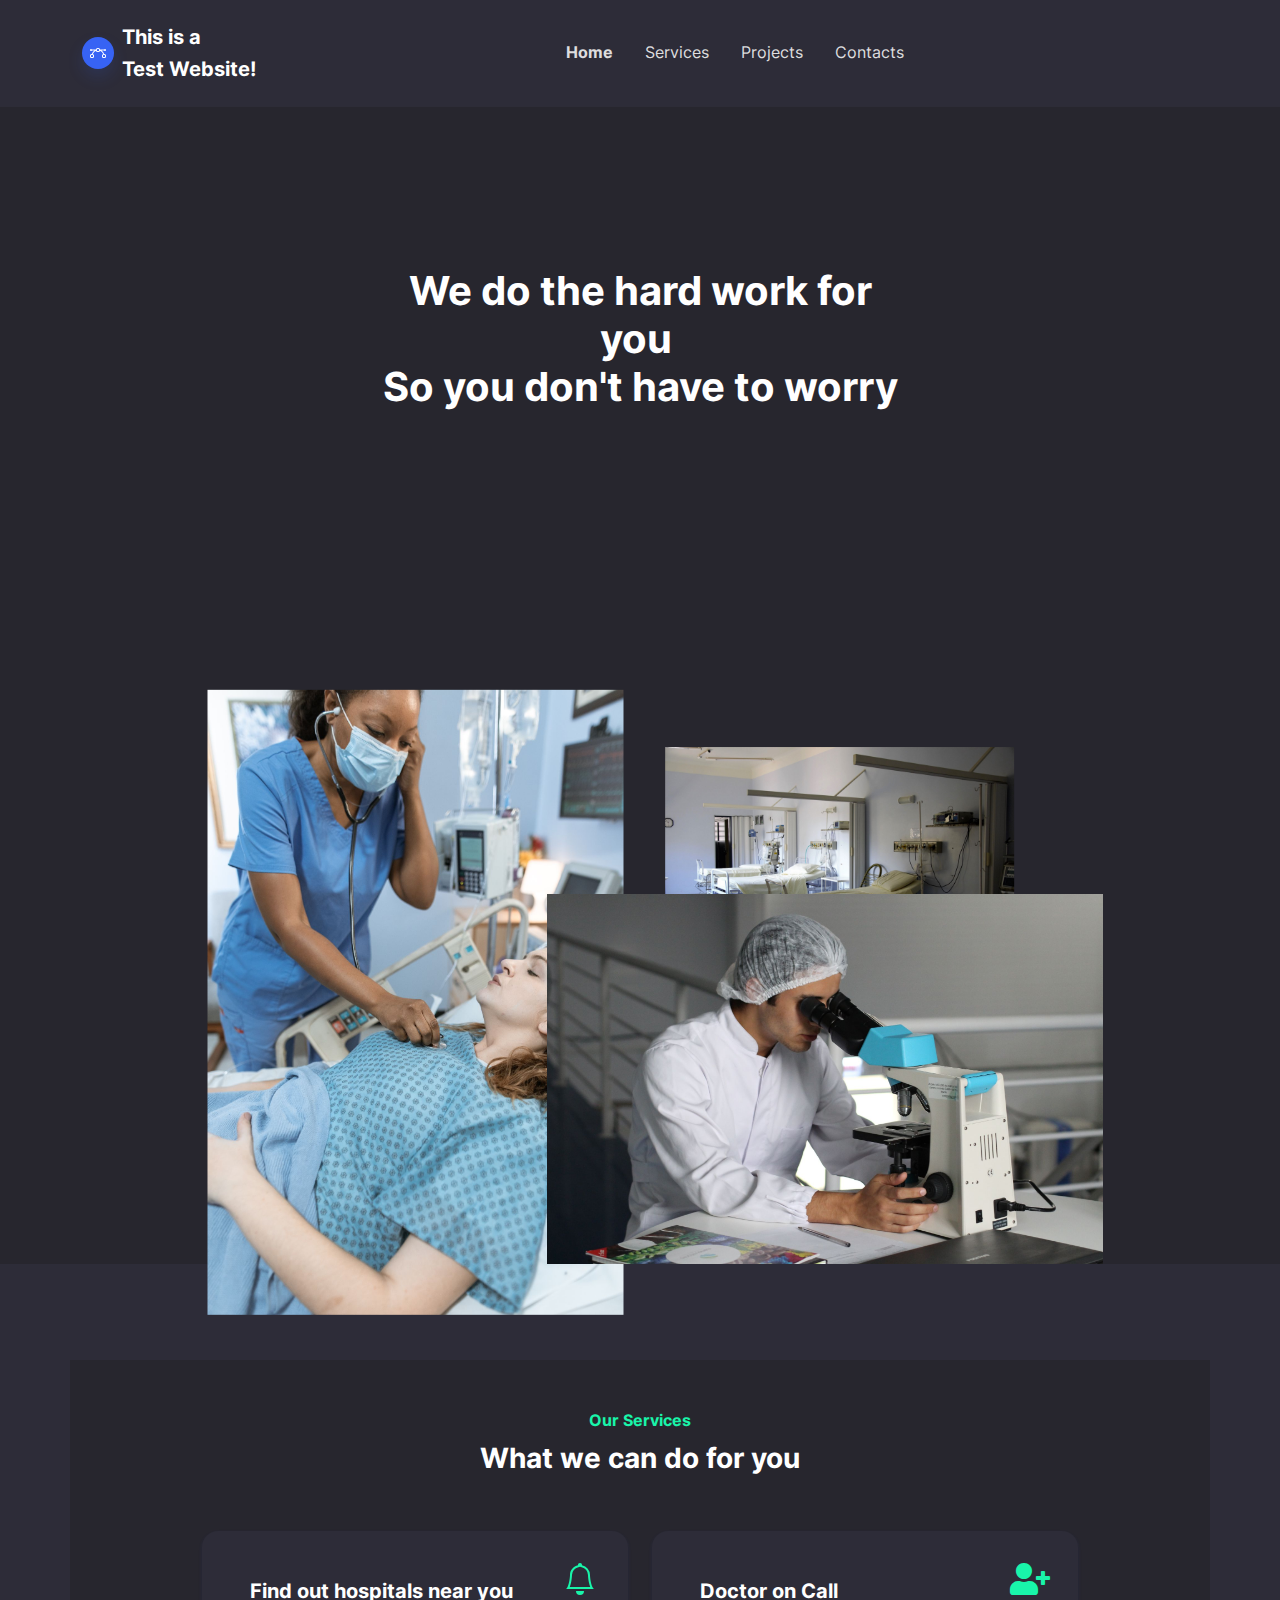
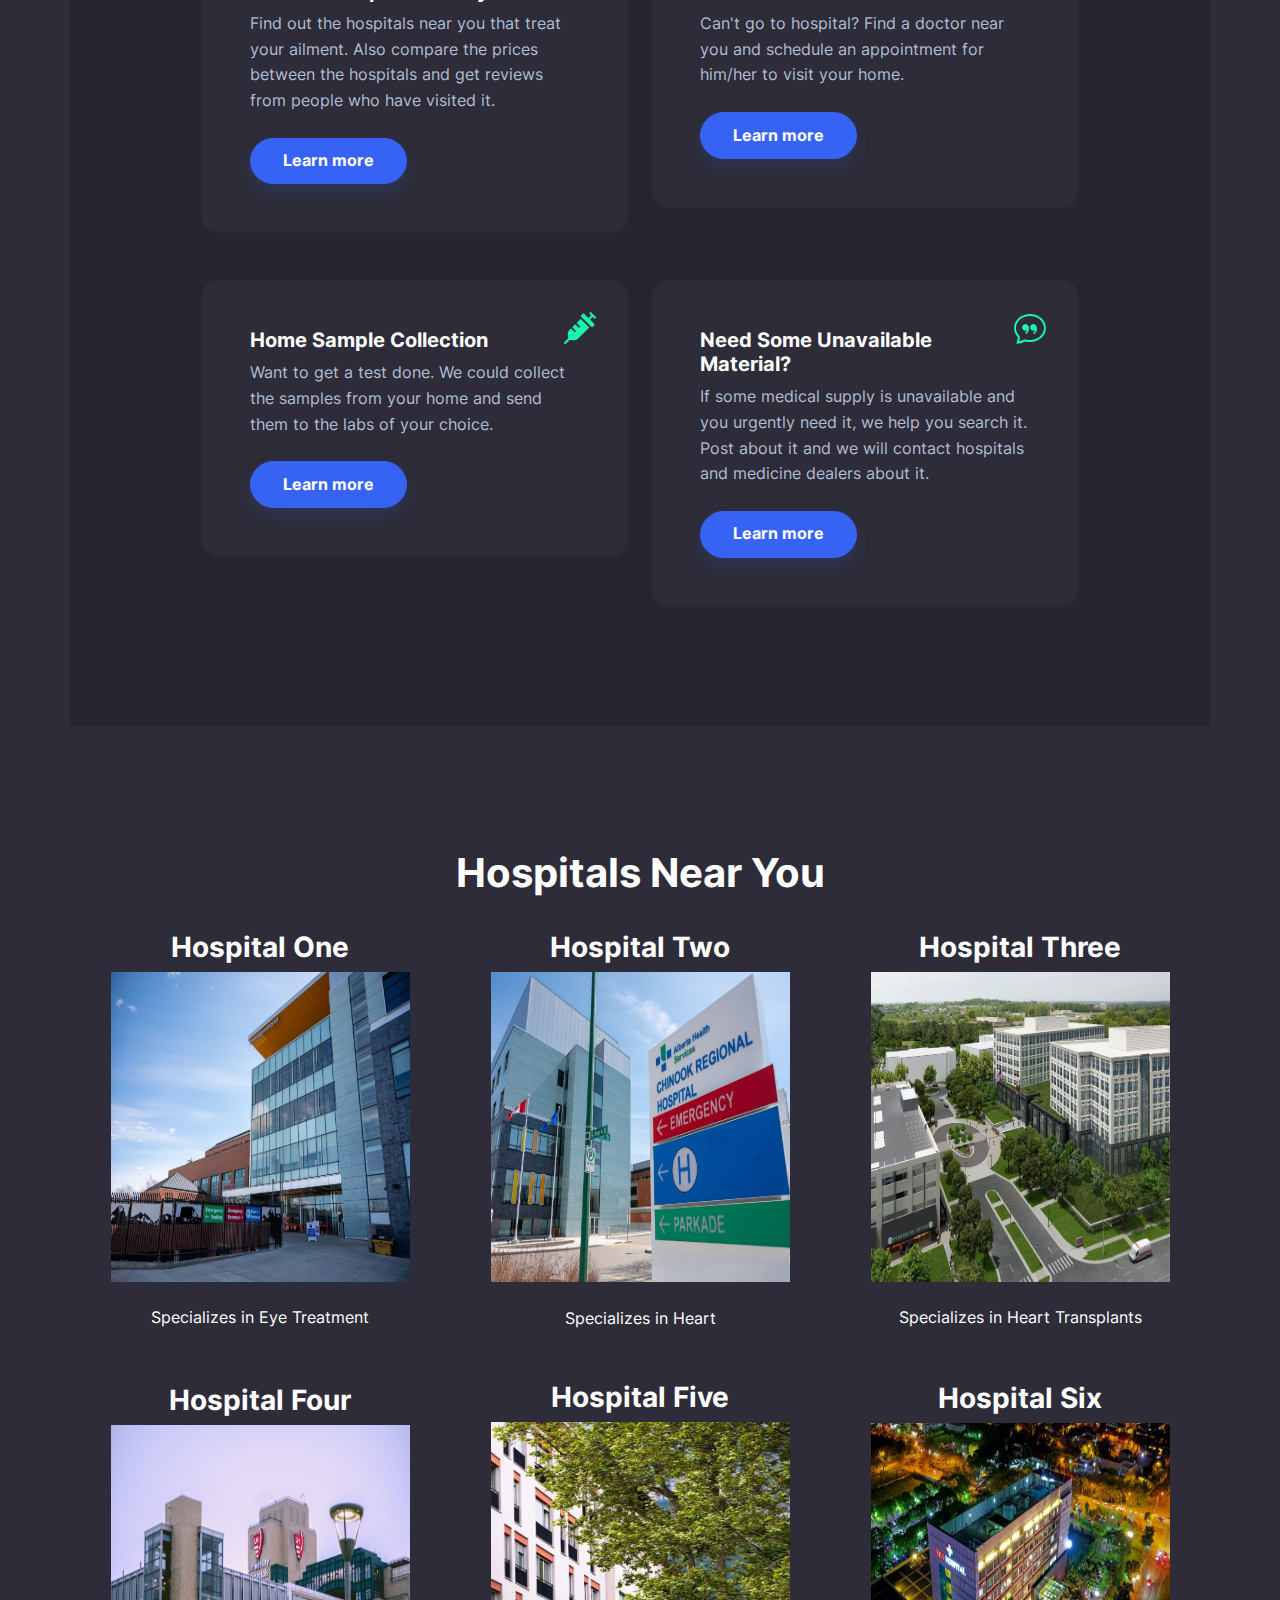
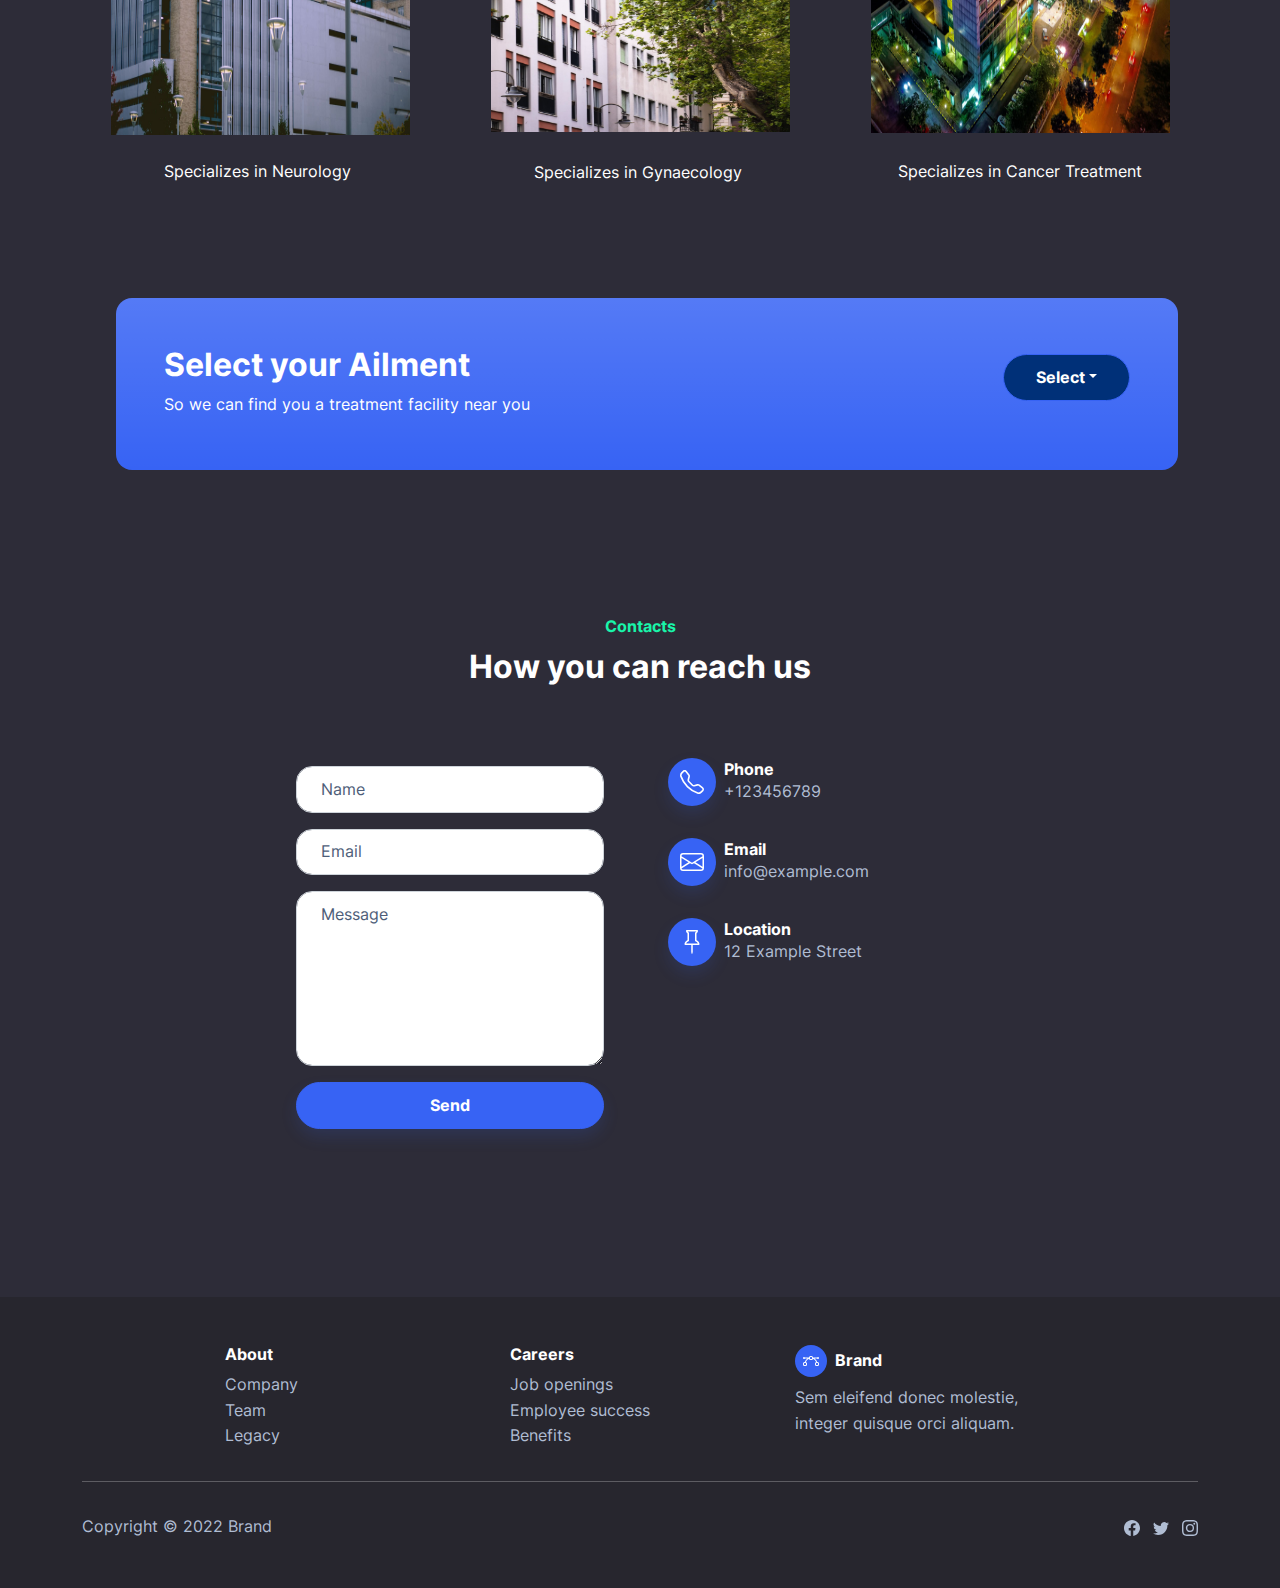
==== commit e4200245: "linked between page and dropdown" ====
--- a/index.html
+++ b/index.html
@@ -175,7 +175,7 @@
                                 <p class="mb-0">So we can find you a treatment facility near you</p>
                             </div>
                             <div class="my-2">
-                                <div class="dropdown" data-bs-toggle="tooltip" data-bss-tooltip=""><button class="btn btn-primary dropdown-toggle" aria-expanded="false" data-bs-toggle="dropdown" type="button" style="background: #003078;">Dropdown </button>
+                                <div class="dropdown" data-bs-toggle="tooltip" data-bss-tooltip=""><button class="btn btn-primary dropdown-toggle" aria-expanded="false" data-bs-toggle="dropdown" type="button" style="background: #003078;">Select</button>
                                     <div class="dropdown-menu"><a class="dropdown-item" href="hospitals.html">Heart Related</a><a class="dropdown-item" href="hospitals.html">Eye Related</a><a class="dropdown-item" href="hospitals.html">Gynae Related</a><a class="dropdown-item" href="hospitals.html">Cancer Treatment</a><a class="dropdown-item" href="hospitals.html">Psychological Counselling</a><a class="dropdown-item" href="hospitals.html">General Pain</a><a class="dropdown-item" href="hospitals.html">Ear, Nose, Throat Related</a></div>
                                 </div>
                             </div>
@@ -200,7 +200,7 @@
                             <div class="mb-3"><input class="form-control" type="text" id="name-1" name="name" placeholder="Name"></div>
                             <div class="mb-3"><input class="form-control" type="email" id="email-1" name="email" placeholder="Email"></div>
                             <div class="mb-3"><textarea class="form-control" id="message-1" name="message" rows="6" placeholder="Message"></textarea></div>
-                            <div><button class="btn btn-primary shadow d-block w-100" type="submit">Send </button></div>
+                            <div><a class="btn btn-primary shadow d-block w-100" role="button" href="thankyou-1.html">Send </a></div>
                         </form>
                     </div>
                 </div>
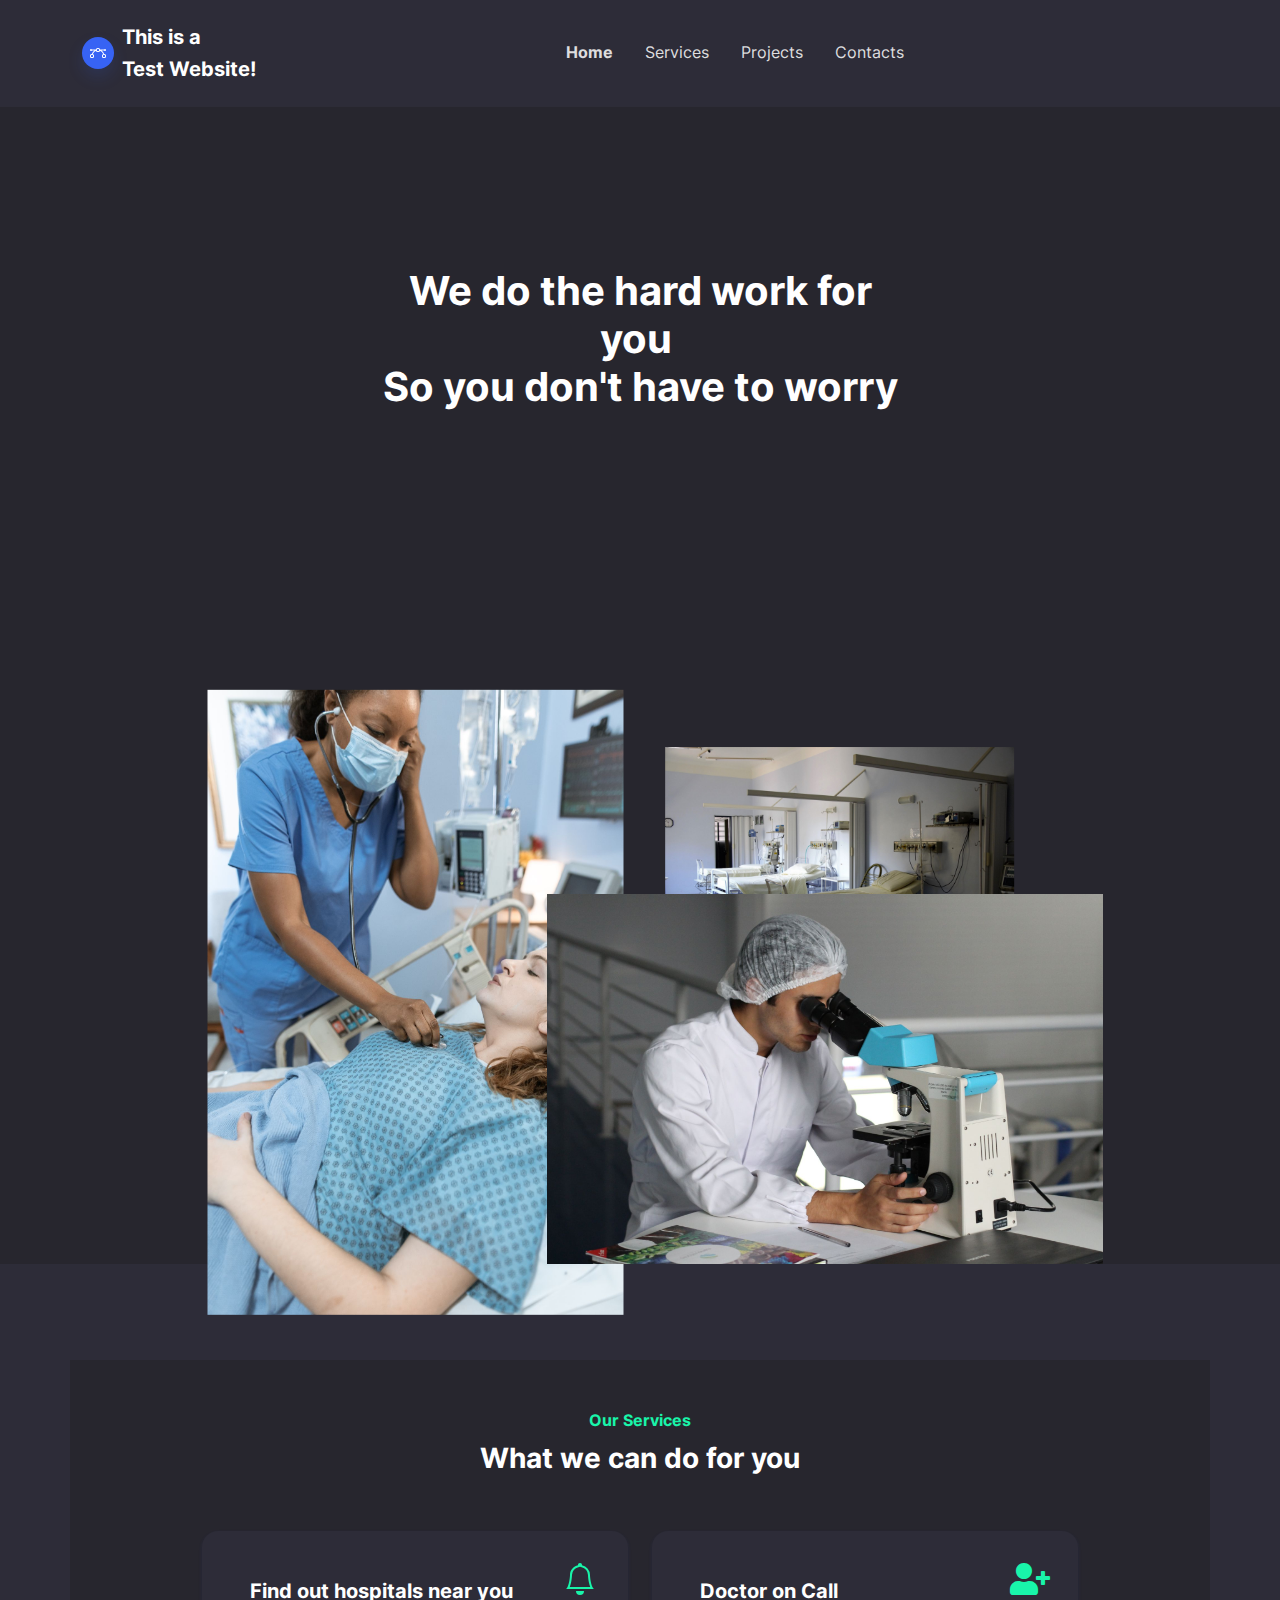
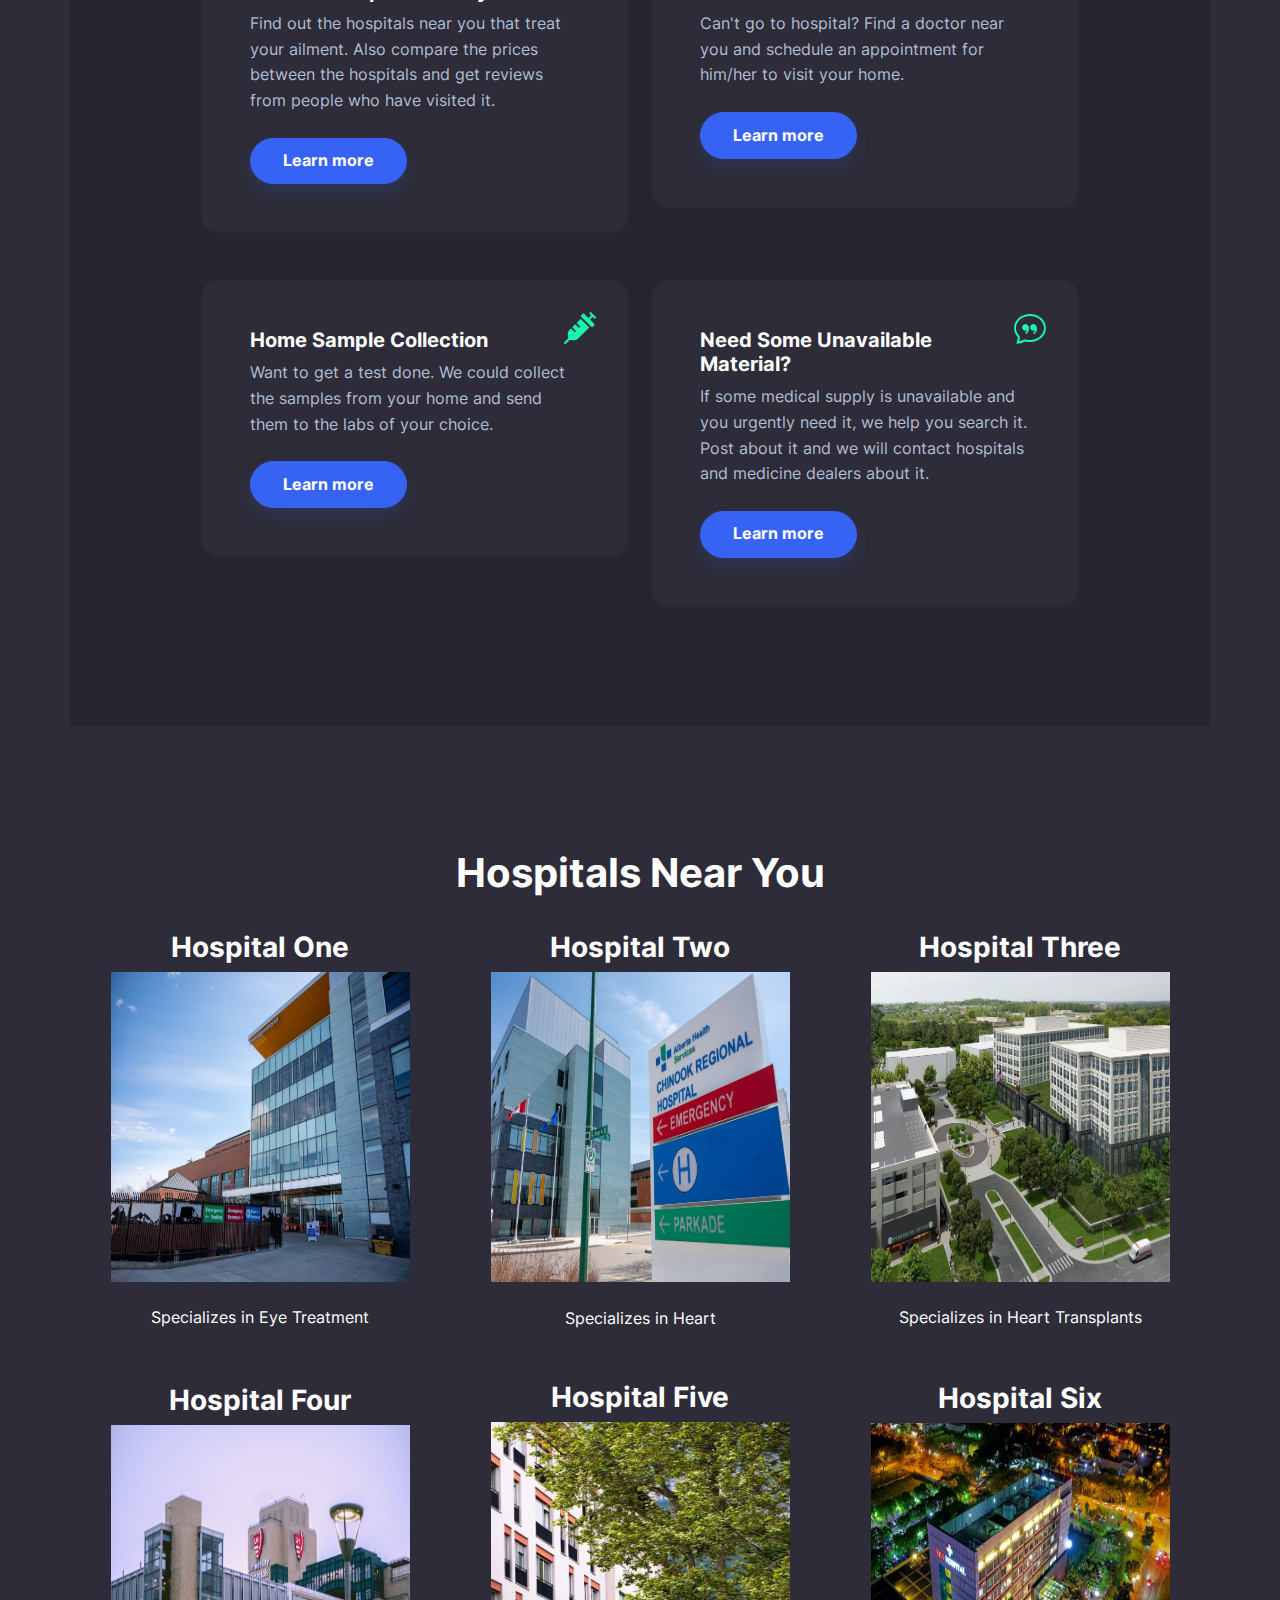
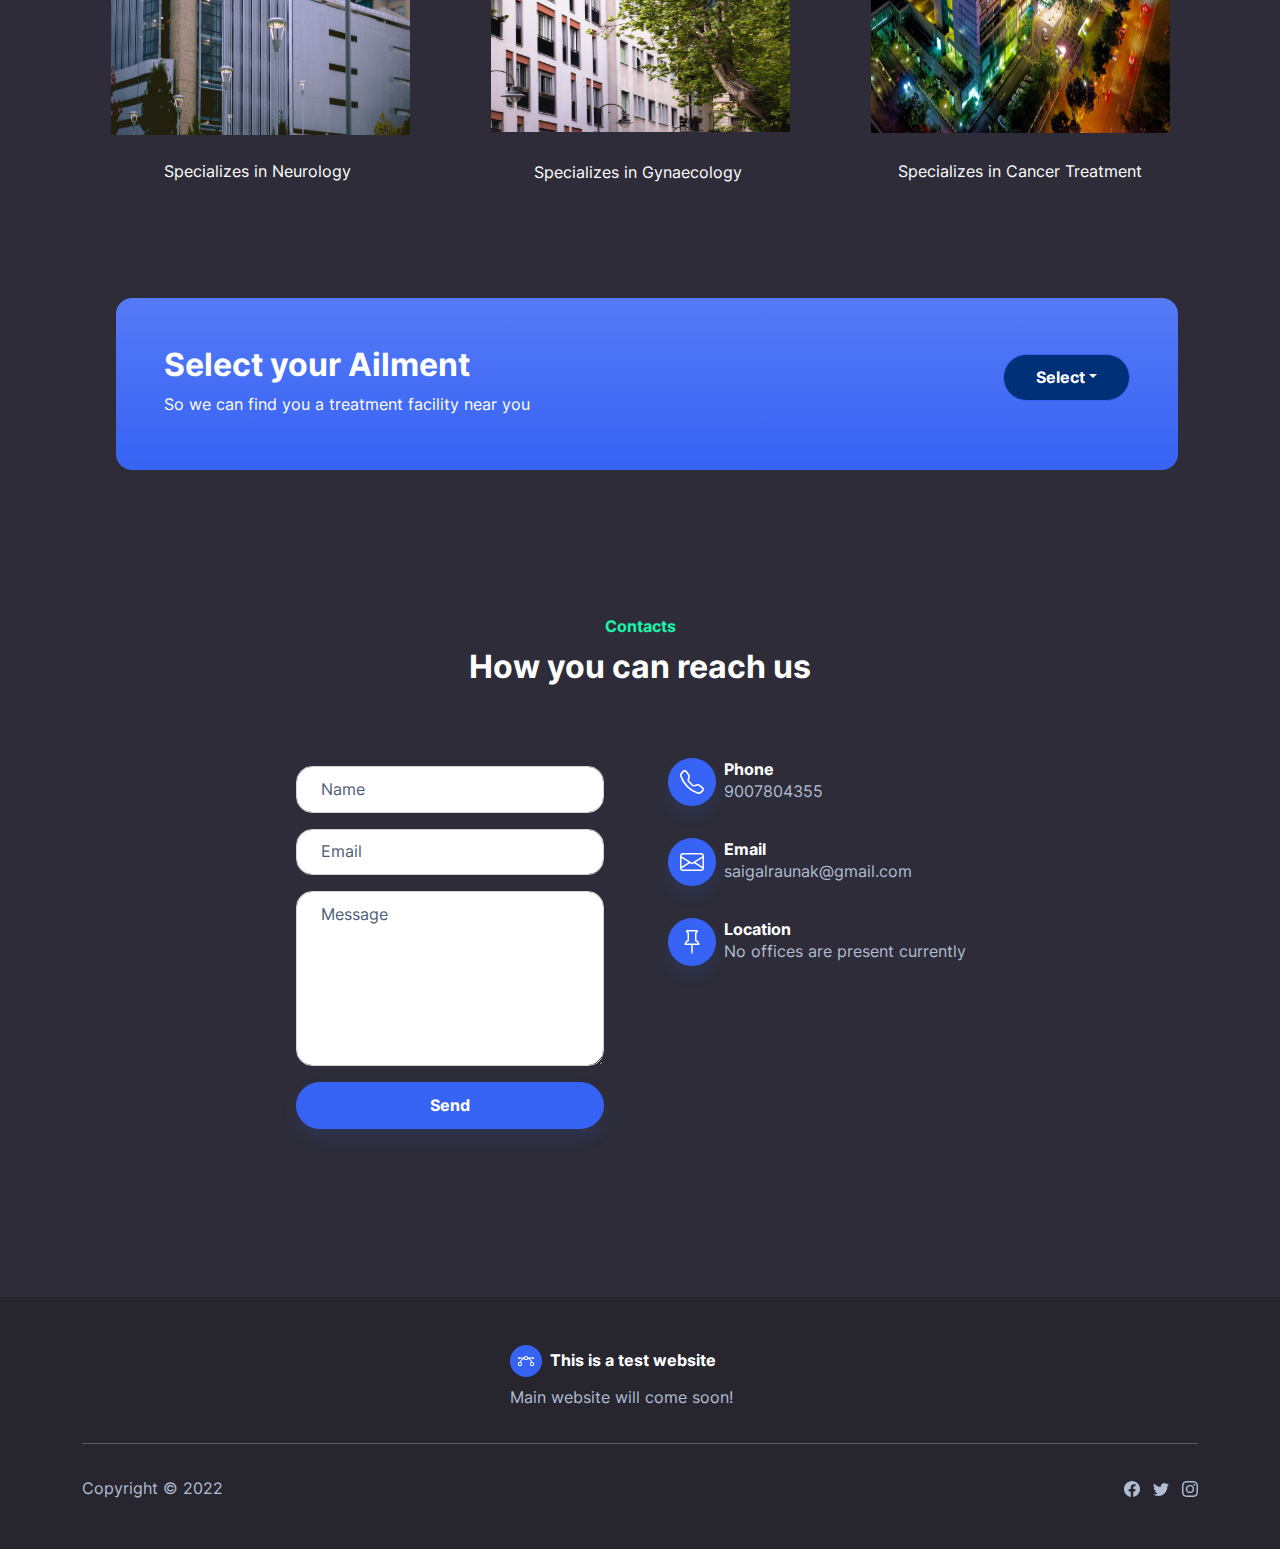
==== commit 8afda3cd: "added learn more and fixed footer" ====
--- a/index.html
+++ b/index.html
@@ -67,7 +67,7 @@
                                         <path d="M8 16a2 2 0 0 0 2-2H6a2 2 0 0 0 2 2zM8 1.918l-.797.161A4.002 4.002 0 0 0 4 6c0 .628-.134 2.197-.459 3.742-.16.767-.376 1.566-.663 2.258h10.244c-.287-.692-.502-1.49-.663-2.258C12.134 8.197 12 6.628 12 6a4.002 4.002 0 0 0-3.203-3.92L8 1.917zM14.22 12c.223.447.481.801.78 1H1c.299-.199.557-.553.78-1C2.68 10.2 3 6.88 3 6c0-2.42 1.72-4.44 4.005-4.901a1 1 0 1 1 1.99 0A5.002 5.002 0 0 1 13 6c0 .88.32 4.2 1.22 6z"></path>
                                     </svg></div>
                                 <h5 class="fw-bold card-title">Find out hospitals near you&nbsp;</h5>
-                                <p class="text-muted card-text mb-4">Find out the hospitals near you that treat your ailment. Also compare the prices between the hospitals and get reviews from people who have visited it.</p><button class="btn btn-primary shadow" type="button">Learn more</button>
+                                <p class="text-muted card-text mb-4">Find out the hospitals near you that treat your ailment. Also compare the prices between the hospitals and get reviews from people who have visited it.</p><a class="btn btn-primary shadow" role="button" href="hospitals_near_you.html">Learn more</a>
                             </div>
                         </div>
                     </div>
@@ -76,7 +76,7 @@
                             <div class="card-body px-4 py-5 px-md-5">
                                 <div class="bs-icon-lg d-flex justify-content-center align-items-center mb-3 bs-icon" style="top: 1rem;right: 1rem;position: absolute;"><i class="fas fa-user-plus text-success"></i></div>
                                 <h5 class="fw-bold card-title">Doctor on Call</h5>
-                                <p class="text-muted card-text mb-4">Can't go to hospital? Find a doctor near you and schedule an appointment for him/her to visit your home.</p><button class="btn btn-primary shadow" type="button">Learn more</button>
+                                <p class="text-muted card-text mb-4">Can't go to hospital? Find a doctor near you and schedule an appointment for him/her to visit your home.</p><a class="btn btn-primary shadow" role="button" href="doctor_on_call.html">Learn more</a>
                             </div>
                         </div>
                     </div>
@@ -85,7 +85,7 @@
                             <div class="card-body px-4 py-5 px-md-5">
                                 <div class="bs-icon-lg d-flex justify-content-center align-items-center mb-3 bs-icon" style="top: 1rem;right: 1rem;position: absolute;"><i class="fas fa-syringe text-success"></i></div>
                                 <h5 class="fw-bold card-title">Home Sample Collection</h5>
-                                <p class="text-muted card-text mb-4">Want to get a test done. We could collect the samples from your home and send them to the labs of your choice.</p><button class="btn btn-primary shadow" type="button">Learn more</button>
+                                <p class="text-muted card-text mb-4">Want to get a test done. We could collect the samples from your home and send them to the labs of your choice.</p><a class="btn btn-primary shadow" role="button" href="services.html">Learn more</a>
                             </div>
                         </div>
                     </div>
@@ -97,7 +97,7 @@
                                         <path d="M7.066 6.76A1.665 1.665 0 0 0 4 7.668a1.667 1.667 0 0 0 2.561 1.406c-.131.389-.375.804-.777 1.22a.417.417 0 0 0 .6.58c1.486-1.54 1.293-3.214.682-4.112zm4 0A1.665 1.665 0 0 0 8 7.668a1.667 1.667 0 0 0 2.561 1.406c-.131.389-.375.804-.777 1.22a.417.417 0 0 0 .6.58c1.486-1.54 1.293-3.214.682-4.112z"></path>
                                     </svg></div>
                                 <h5 class="fw-bold card-title">Need Some Unavailable <br>Material?</h5>
-                                <p class="text-muted card-text mb-4">If some medical supply is unavailable and you urgently need it, we help you search it. Post about it and we will contact hospitals and medicine dealers about it.&nbsp;</p><button class="btn btn-primary shadow" type="button">Learn more</button>
+                                <p class="text-muted card-text mb-4">If some medical supply is unavailable and you urgently need it, we help you search it. Post about it and we will contact hospitals and medicine dealers about it.&nbsp;</p><a class="btn btn-primary shadow" role="button" href="unavailable_material.html">Learn more</a>
                             </div>
                         </div>
                     </div>
@@ -212,7 +212,7 @@
                                 </svg></div>
                             <div class="px-2">
                                 <h6 class="fw-bold mb-0">Phone</h6>
-                                <p class="text-muted mb-0">+123456789</p>
+                                <p class="text-muted mb-0">9007804355</p>
                             </div>
                         </div>
                         <div class="d-flex align-items-center p-3">
@@ -221,7 +221,7 @@
                                 </svg></div>
                             <div class="px-2">
                                 <h6 class="fw-bold mb-0">Email</h6>
-                                <p class="text-muted mb-0">info@example.com</p>
+                                <p class="text-muted mb-0">saigalraunak@gmail.com</p>
                             </div>
                         </div>
                         <div class="d-flex align-items-center p-3">
@@ -230,7 +230,7 @@
                                 </svg></div>
                             <div class="px-2">
                                 <h6 class="fw-bold mb-0">Location</h6>
-                                <p class="text-muted mb-0">12 Example Street</p>
+                                <p class="text-muted mb-0">No offices are present currently</p>
                             </div>
                         </div>
                     </div>
@@ -242,33 +242,17 @@
     <footer class="bg-dark">
         <div class="container py-4 py-lg-5">
             <div class="row justify-content-center">
-                <div class="col-sm-4 col-md-3 text-center text-lg-start d-flex flex-column item">
-                    <h3 class="fs-6 fw-bold">About</h3>
-                    <ul class="list-unstyled">
-                        <li><a href="#">Company</a></li>
-                        <li><a href="#">Team</a></li>
-                        <li><a href="#">Legacy</a></li>
-                    </ul>
-                </div>
-                <div class="col-sm-4 col-md-3 text-center text-lg-start d-flex flex-column item">
-                    <h3 class="fs-6 fw-bold">Careers</h3>
-                    <ul class="list-unstyled">
-                        <li><a href="#">Job openings</a></li>
-                        <li><a href="#">Employee success</a></li>
-                        <li><a href="#">Benefits</a></li>
-                    </ul>
-                </div>
                 <div class="col-lg-3 text-center text-lg-start d-flex flex-column align-items-center order-first align-items-lg-start order-lg-last item social">
                     <div class="fw-bold d-flex align-items-center mb-2"><span class="bs-icon-sm bs-icon-circle bs-icon-primary d-flex justify-content-center align-items-center bs-icon me-2"><svg xmlns="http://www.w3.org/2000/svg" width="1em" height="1em" fill="currentColor" viewBox="0 0 16 16" class="bi bi-bezier">
                                 <path fill-rule="evenodd" d="M0 10.5A1.5 1.5 0 0 1 1.5 9h1A1.5 1.5 0 0 1 4 10.5v1A1.5 1.5 0 0 1 2.5 13h-1A1.5 1.5 0 0 1 0 11.5v-1zm1.5-.5a.5.5 0 0 0-.5.5v1a.5.5 0 0 0 .5.5h1a.5.5 0 0 0 .5-.5v-1a.5.5 0 0 0-.5-.5h-1zm10.5.5A1.5 1.5 0 0 1 13.5 9h1a1.5 1.5 0 0 1 1.5 1.5v1a1.5 1.5 0 0 1-1.5 1.5h-1a1.5 1.5 0 0 1-1.5-1.5v-1zm1.5-.5a.5.5 0 0 0-.5.5v1a.5.5 0 0 0 .5.5h1a.5.5 0 0 0 .5-.5v-1a.5.5 0 0 0-.5-.5h-1zM6 4.5A1.5 1.5 0 0 1 7.5 3h1A1.5 1.5 0 0 1 10 4.5v1A1.5 1.5 0 0 1 8.5 7h-1A1.5 1.5 0 0 1 6 5.5v-1zM7.5 4a.5.5 0 0 0-.5.5v1a.5.5 0 0 0 .5.5h1a.5.5 0 0 0 .5-.5v-1a.5.5 0 0 0-.5-.5h-1z"></path>
                                 <path d="M6 4.5H1.866a1 1 0 1 0 0 1h2.668A6.517 6.517 0 0 0 1.814 9H2.5c.123 0 .244.015.358.043a5.517 5.517 0 0 1 3.185-3.185A1.503 1.503 0 0 1 6 5.5v-1zm3.957 1.358A1.5 1.5 0 0 0 10 5.5v-1h4.134a1 1 0 1 1 0 1h-2.668a6.517 6.517 0 0 1 2.72 3.5H13.5c-.123 0-.243.015-.358.043a5.517 5.517 0 0 0-3.185-3.185z"></path>
-                            </svg></span><span>Brand</span></div>
-                    <p class="text-muted copyright">Sem eleifend donec molestie, integer quisque orci aliquam.</p>
+                            </svg></span><span>This is a test website</span></div>
+                    <p class="text-muted copyright">Main website will come soon!</p>
                 </div>
             </div>
             <hr>
             <div class="text-muted d-flex justify-content-between align-items-center pt-3">
-                <p class="mb-0">Copyright © 2022 Brand</p>
+                <p class="mb-0">Copyright © 2022&nbsp;</p>
                 <ul class="list-inline mb-0">
                     <li class="list-inline-item"><svg xmlns="http://www.w3.org/2000/svg" width="1em" height="1em" fill="currentColor" viewBox="0 0 16 16" class="bi bi-facebook">
                             <path d="M16 8.049c0-4.446-3.582-8.05-8-8.05C3.58 0-.002 3.603-.002 8.05c0 4.017 2.926 7.347 6.75 7.951v-5.625h-2.03V8.05H6.75V6.275c0-2.017 1.195-3.131 3.022-3.131.876 0 1.791.157 1.791.157v1.98h-1.009c-.993 0-1.303.621-1.303 1.258v1.51h2.218l-.354 2.326H9.25V16c3.824-.604 6.75-3.934 6.75-7.951z"></path>
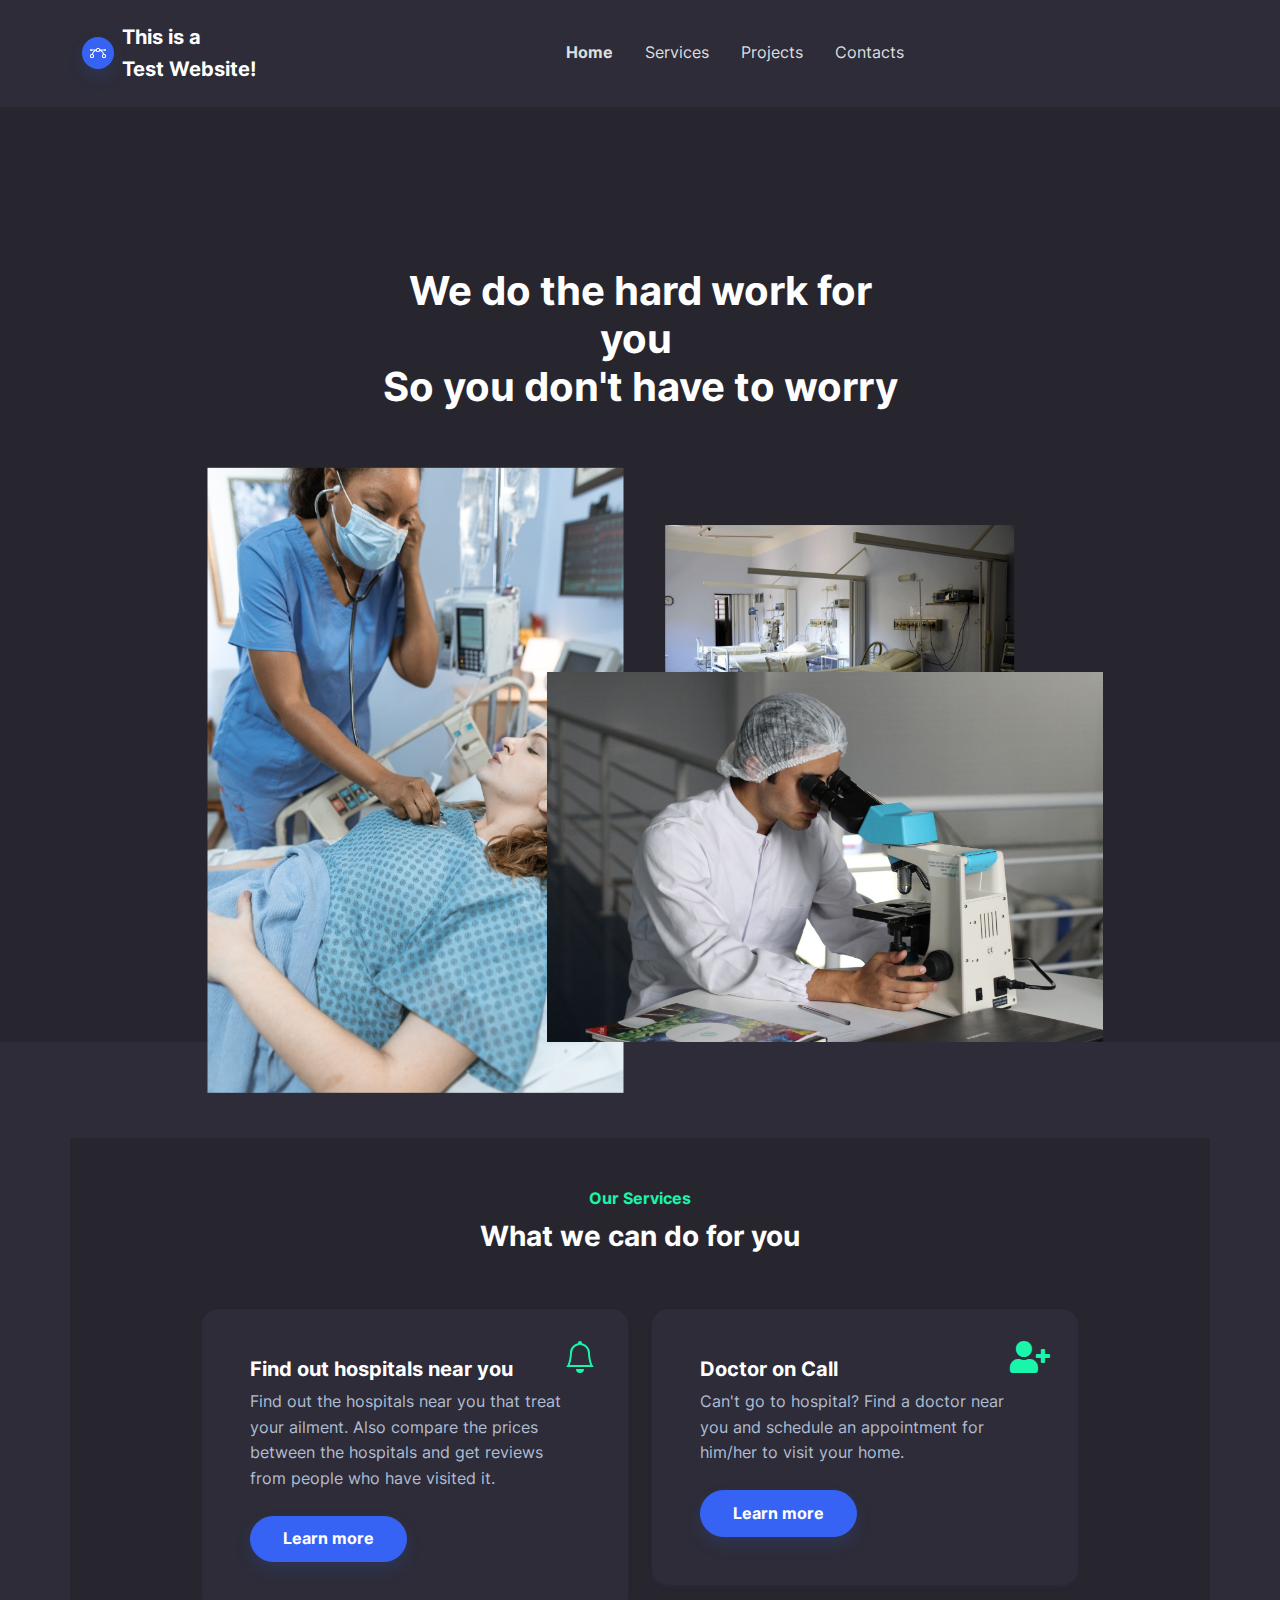
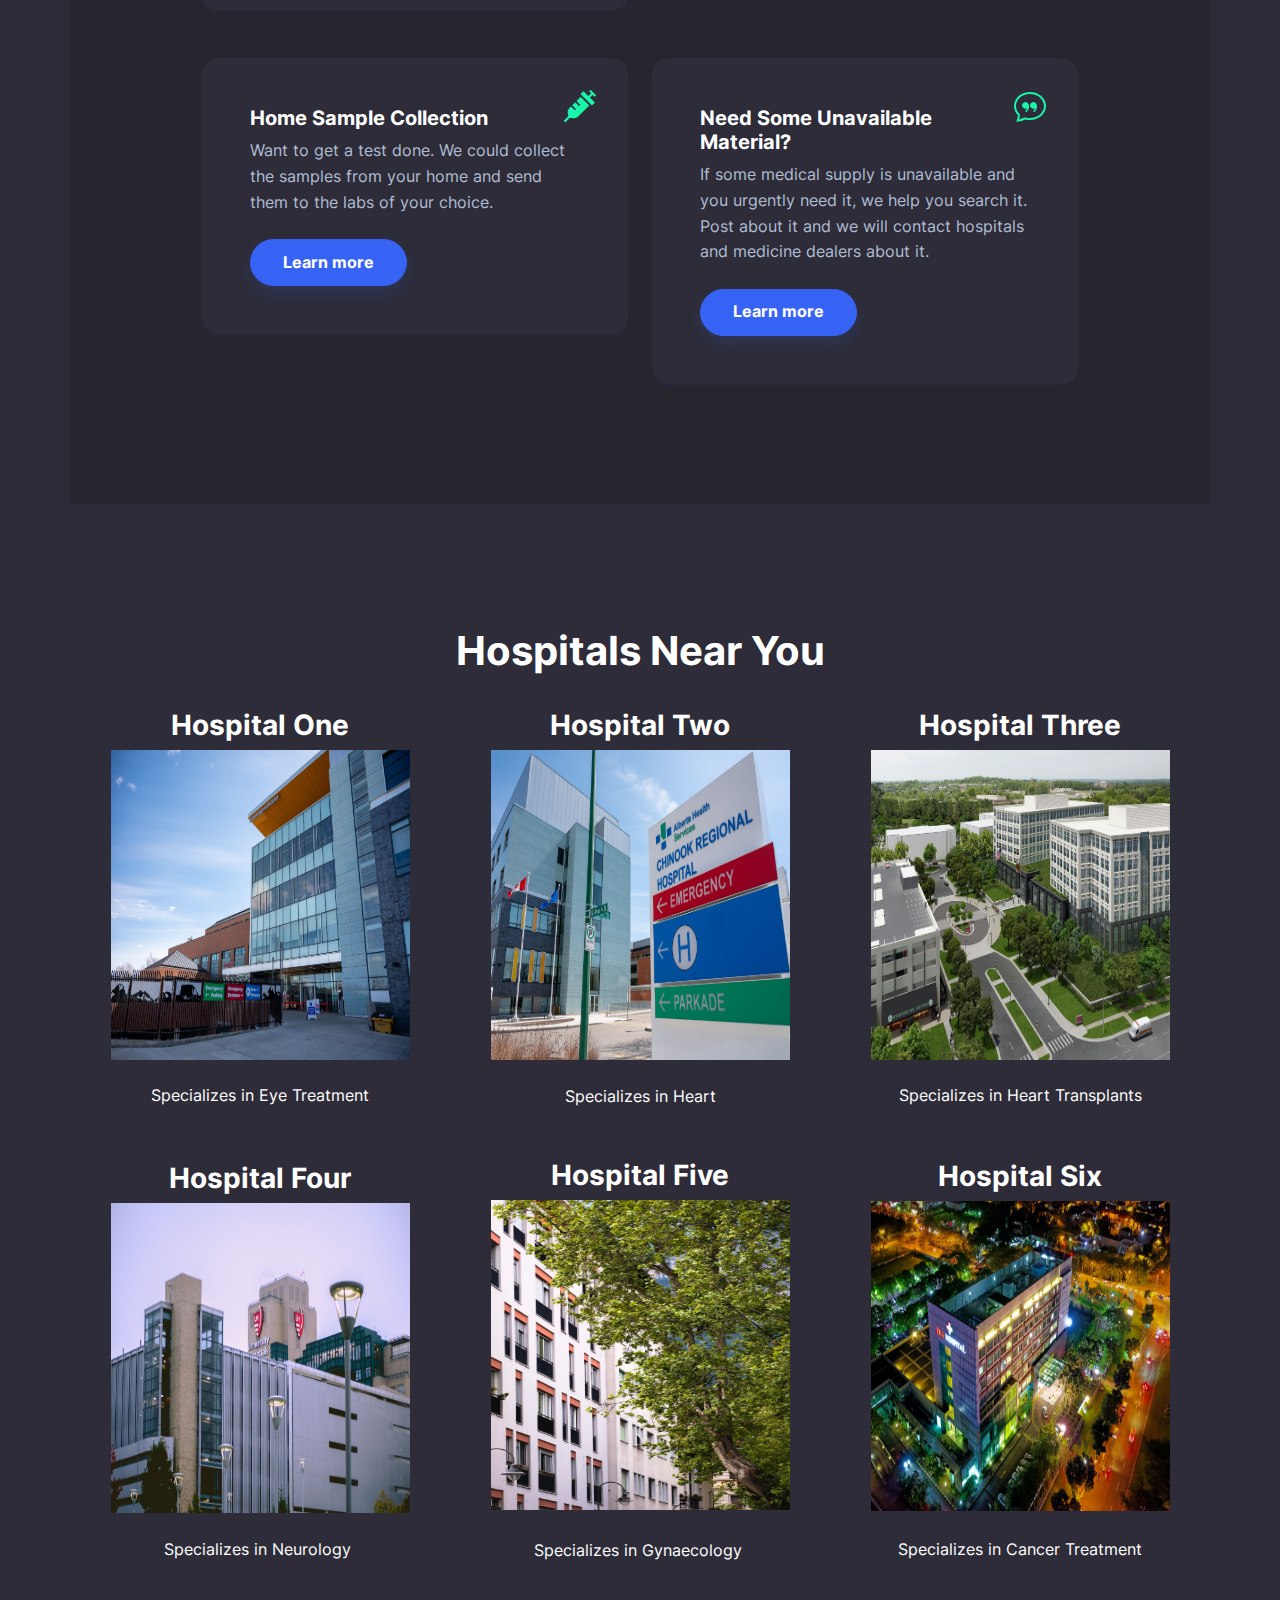
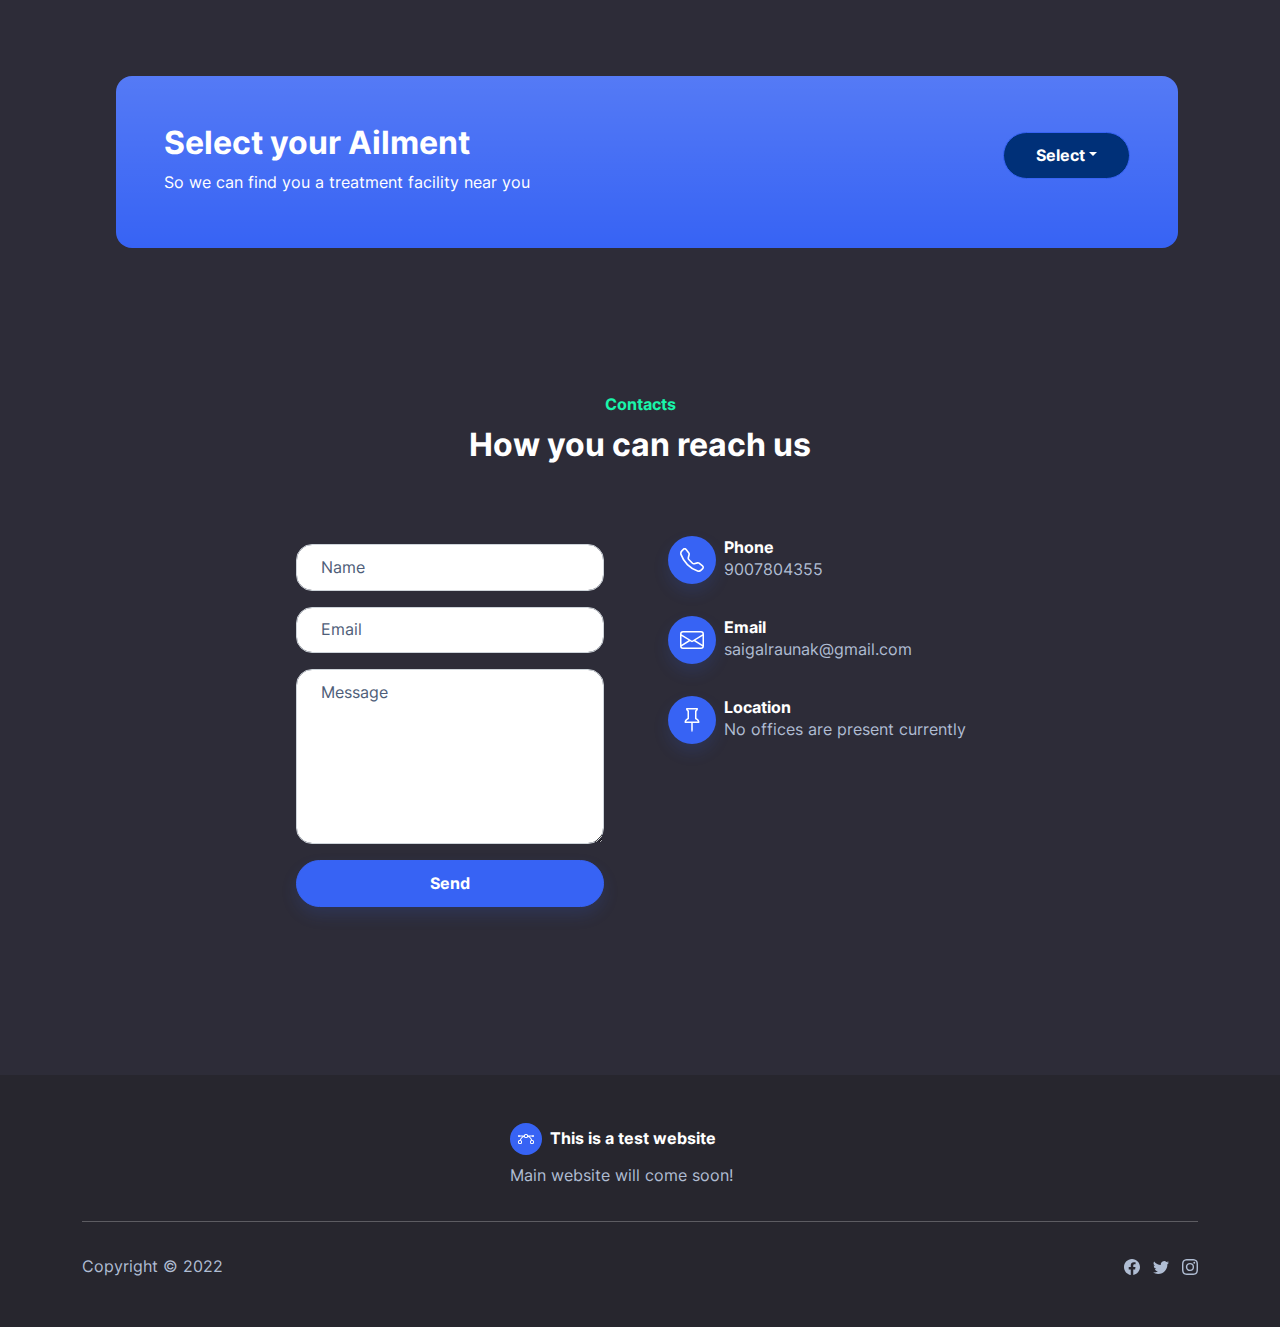
==== commit ccc2fbf0: "made design change to index.html" ====
--- a/index.html
+++ b/index.html
@@ -39,7 +39,7 @@
                     </div>
                 </div>
                 <div class="col-12 col-lg-10 mx-auto">
-                    <div class="position-relative" style="display: flex;flex-wrap: wrap;justify-content: flex-end;">
+                    <div class="position-relative" style="display: flex;flex-wrap: wrap;justify-content: flex-end;margin-top: -222px;">
                         <div style="position: relative;flex: 0 0 45%;transform: translate3d(-15%, 35%, 0);"><img class="img-fluid" data-bss-parallax="" data-bss-parallax-speed="0.5" src="assets/img/products/pexels-rodnae-productions-6129236.jpg"></div>
                         <div style="position: relative;flex: 0 0 45%;transform: translate3d(-5%, 20%, 0);"><img class="img-fluid" data-bss-parallax="" data-bss-parallax-speed="0.4" src="assets/img/products/pexels-pixabay-236380.jpg" width="349" height="231" style="margin-top: 151px;"></div>
                         <div style="position: relative;flex: 0 0 60%;transform: translate3d(0, 0%, 0);"><img class="img-fluid" data-bss-parallax="" data-bss-parallax-speed="0.25" src="assets/img/products/pexels-pixabay-356040.jpg" style="margin-top: -262px;padding-top: 60px;"></div>
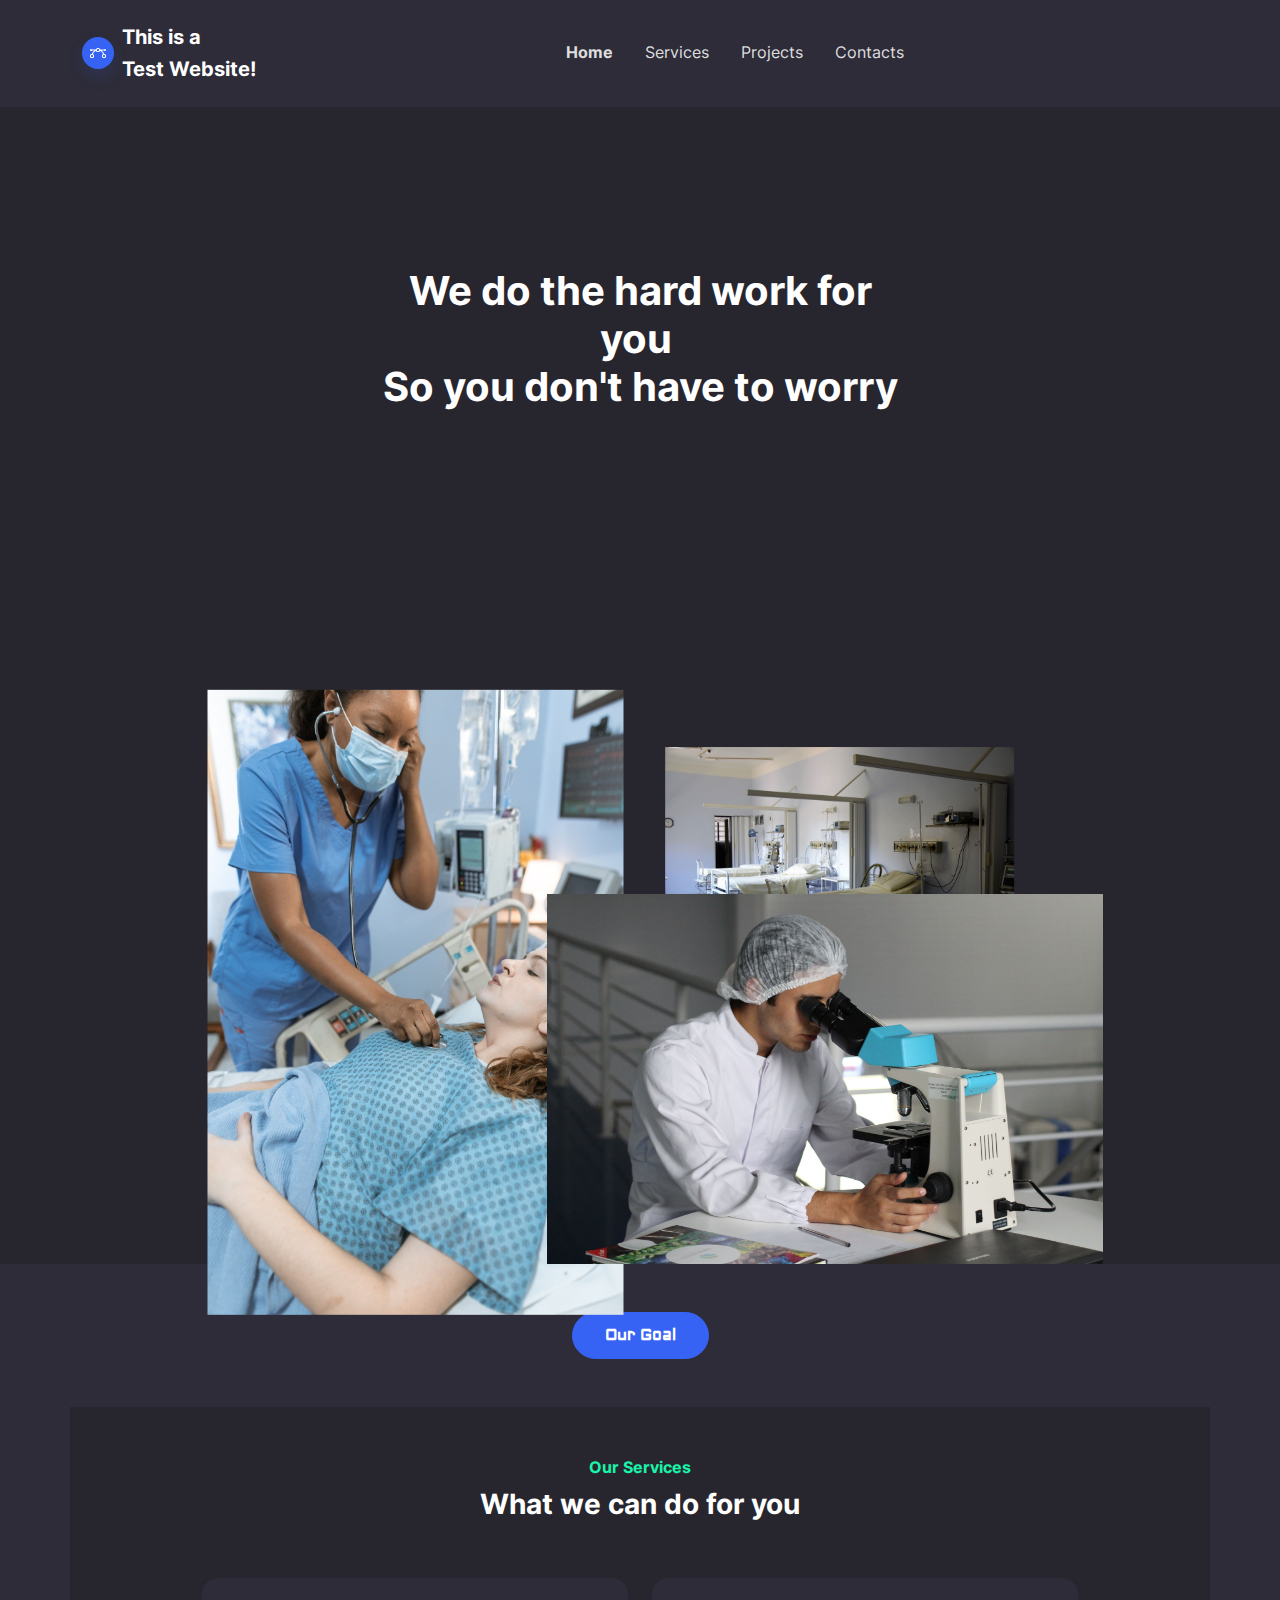
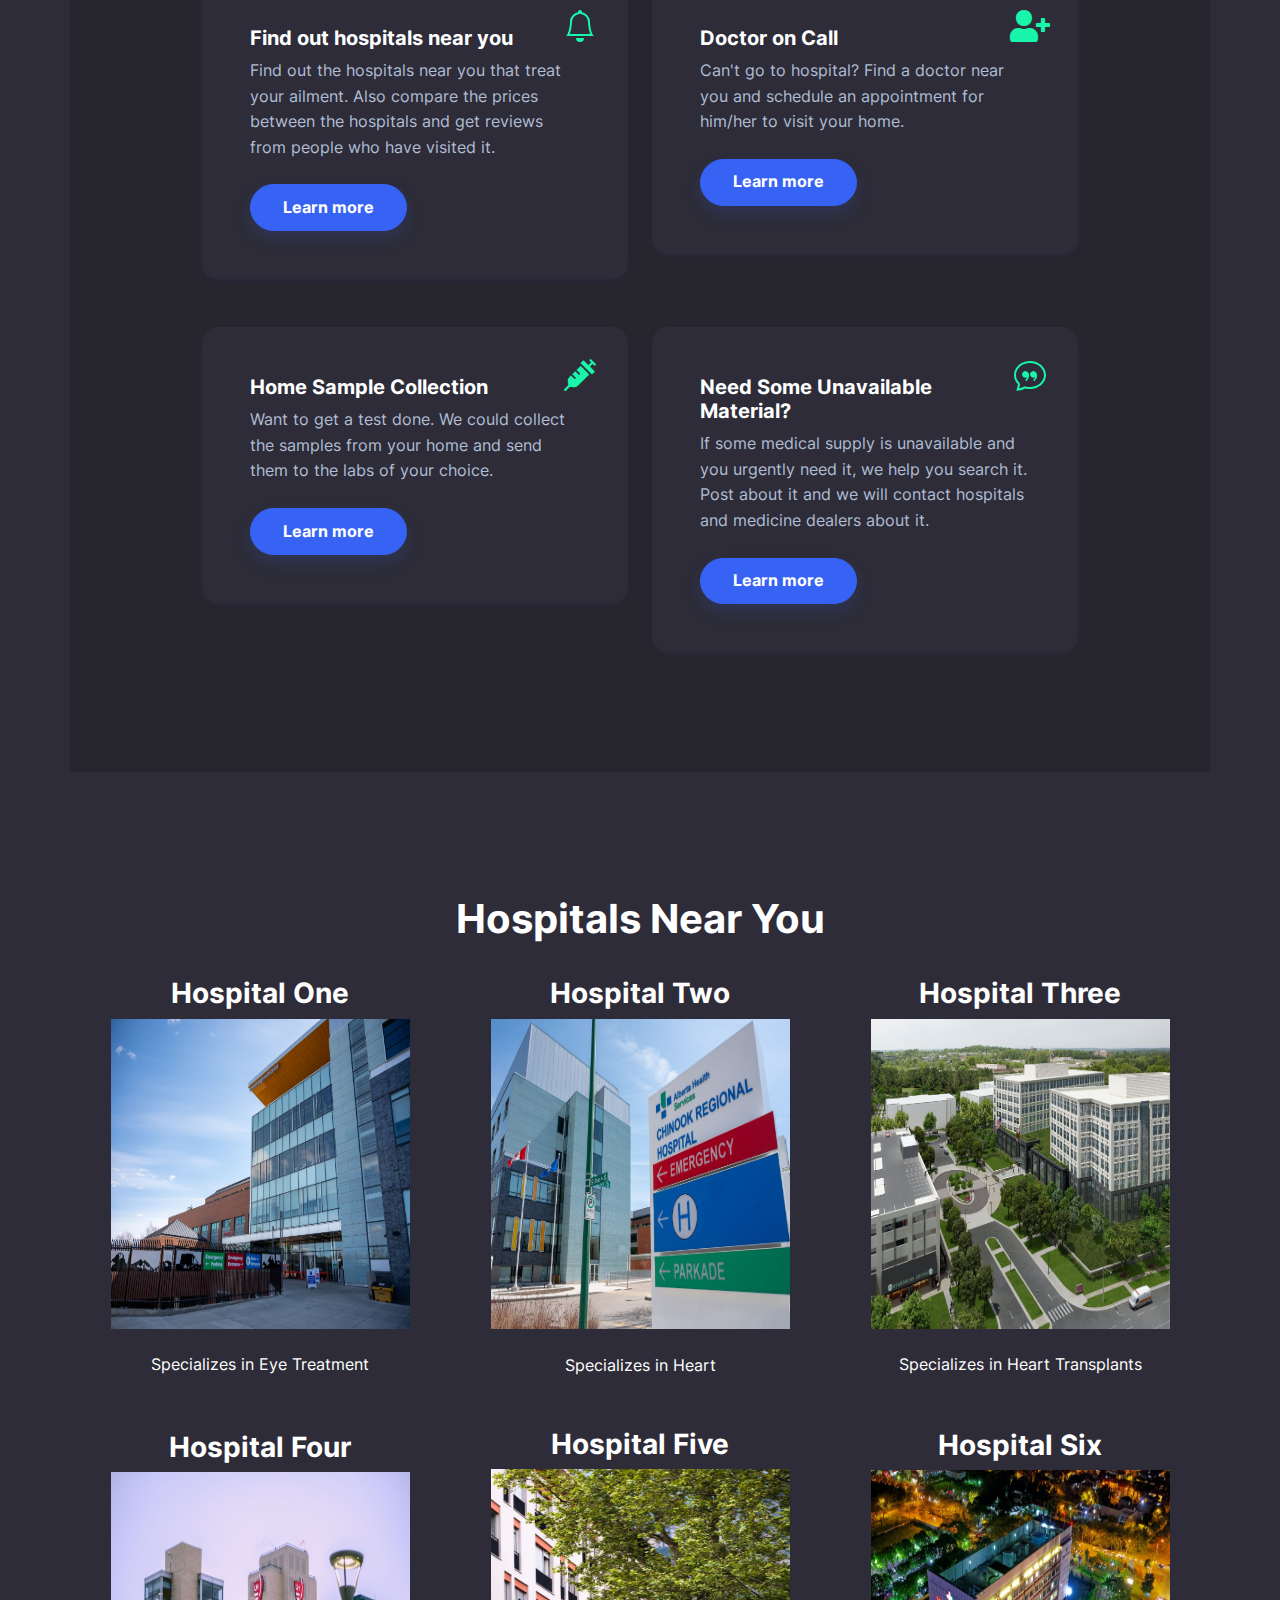
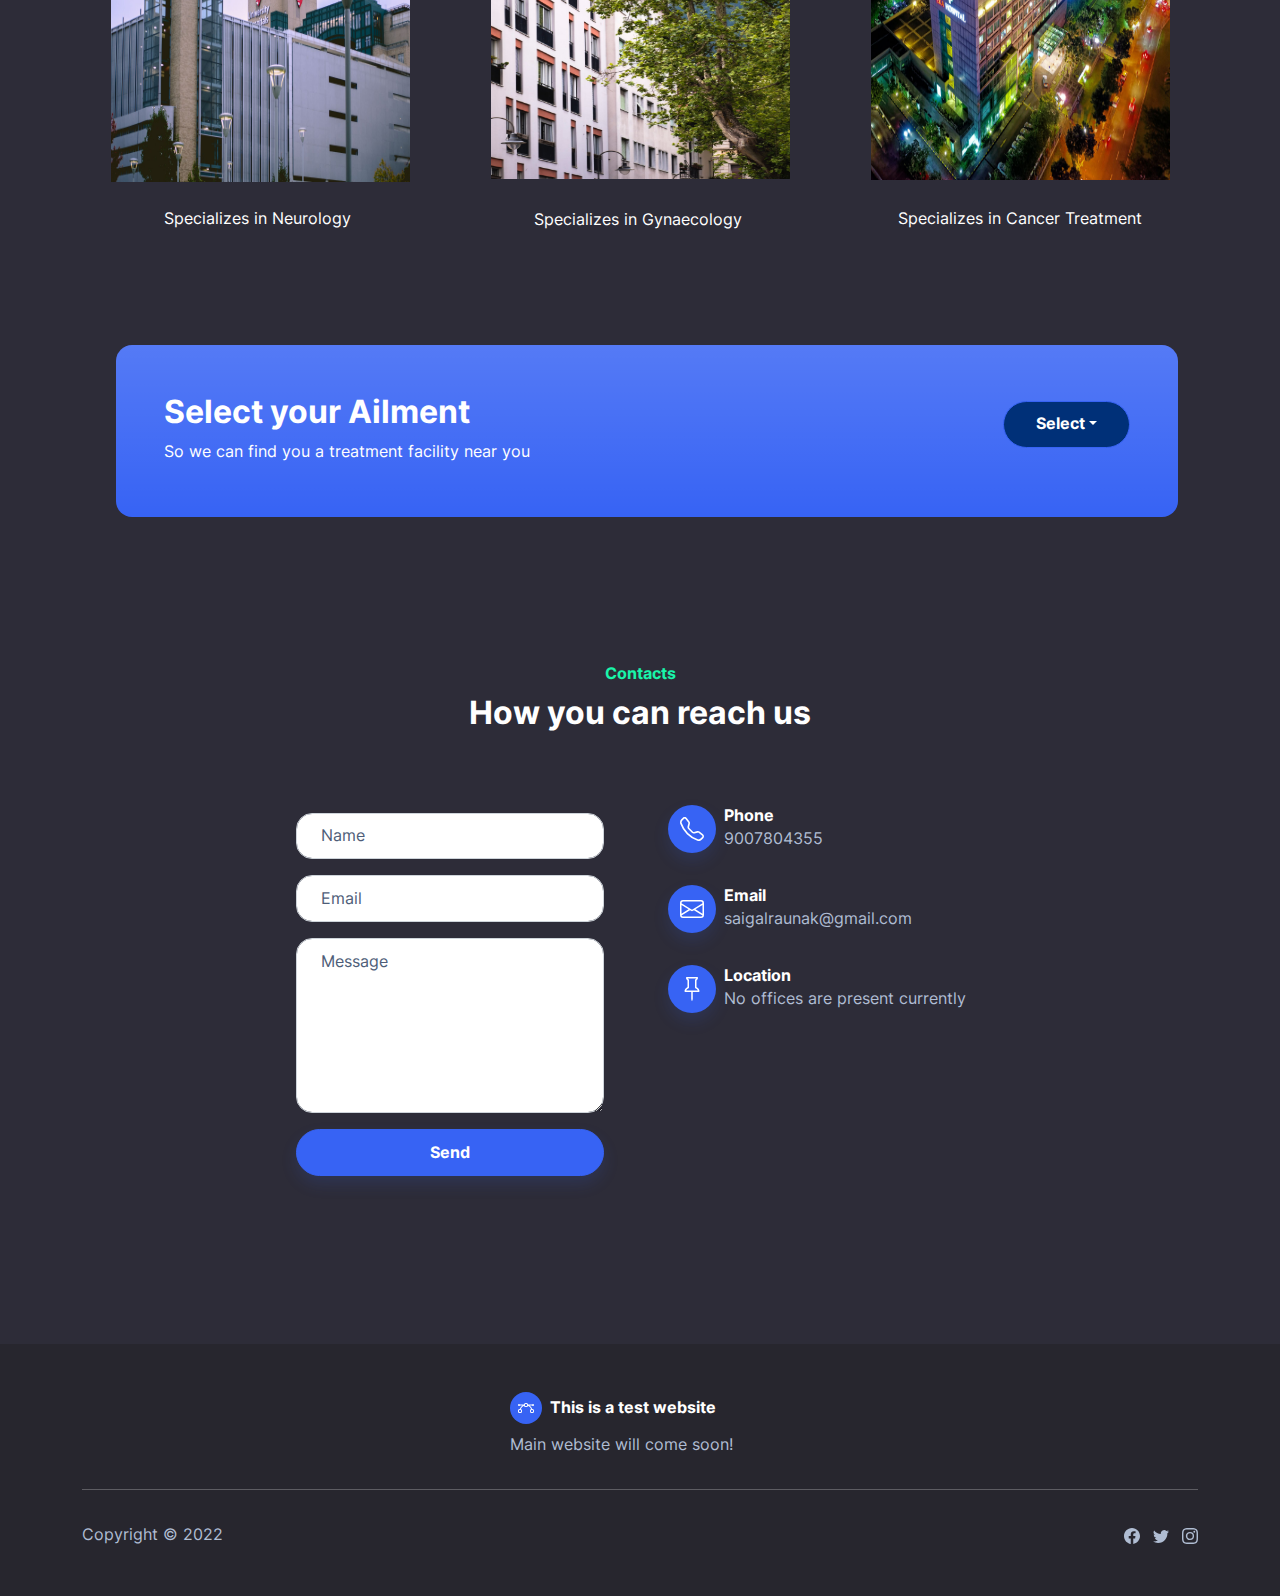
==== commit d39b1dea: "Added a our goals page" ====
--- a/index.html
+++ b/index.html
@@ -39,7 +39,7 @@
                     </div>
                 </div>
                 <div class="col-12 col-lg-10 mx-auto">
-                    <div class="position-relative" style="display: flex;flex-wrap: wrap;justify-content: flex-end;margin-top: -222px;">
+                    <div class="position-relative" style="display: flex;flex-wrap: wrap;justify-content: flex-end;">
                         <div style="position: relative;flex: 0 0 45%;transform: translate3d(-15%, 35%, 0);"><img class="img-fluid" data-bss-parallax="" data-bss-parallax-speed="0.5" src="assets/img/products/pexels-rodnae-productions-6129236.jpg"></div>
                         <div style="position: relative;flex: 0 0 45%;transform: translate3d(-5%, 20%, 0);"><img class="img-fluid" data-bss-parallax="" data-bss-parallax-speed="0.4" src="assets/img/products/pexels-pixabay-236380.jpg" width="349" height="231" style="margin-top: 151px;"></div>
                         <div style="position: relative;flex: 0 0 60%;transform: translate3d(0, 0%, 0);"><img class="img-fluid" data-bss-parallax="" data-bss-parallax-speed="0.25" src="assets/img/products/pexels-pixabay-356040.jpg" style="margin-top: -262px;padding-top: 60px;"></div>
@@ -48,7 +48,7 @@
             </div>
         </div>
     </header>
-    <section class="py-5"></section>
+    <section class="py-5" style="text-align: center;"><a class="btn btn-primary" role="button" style="text-align: center;font-family: Aldrich, sans-serif;" href="our_goal.html">Our Goal</a></section>
     <section></section>
     <section>
         <div class="container bg-dark py-5">
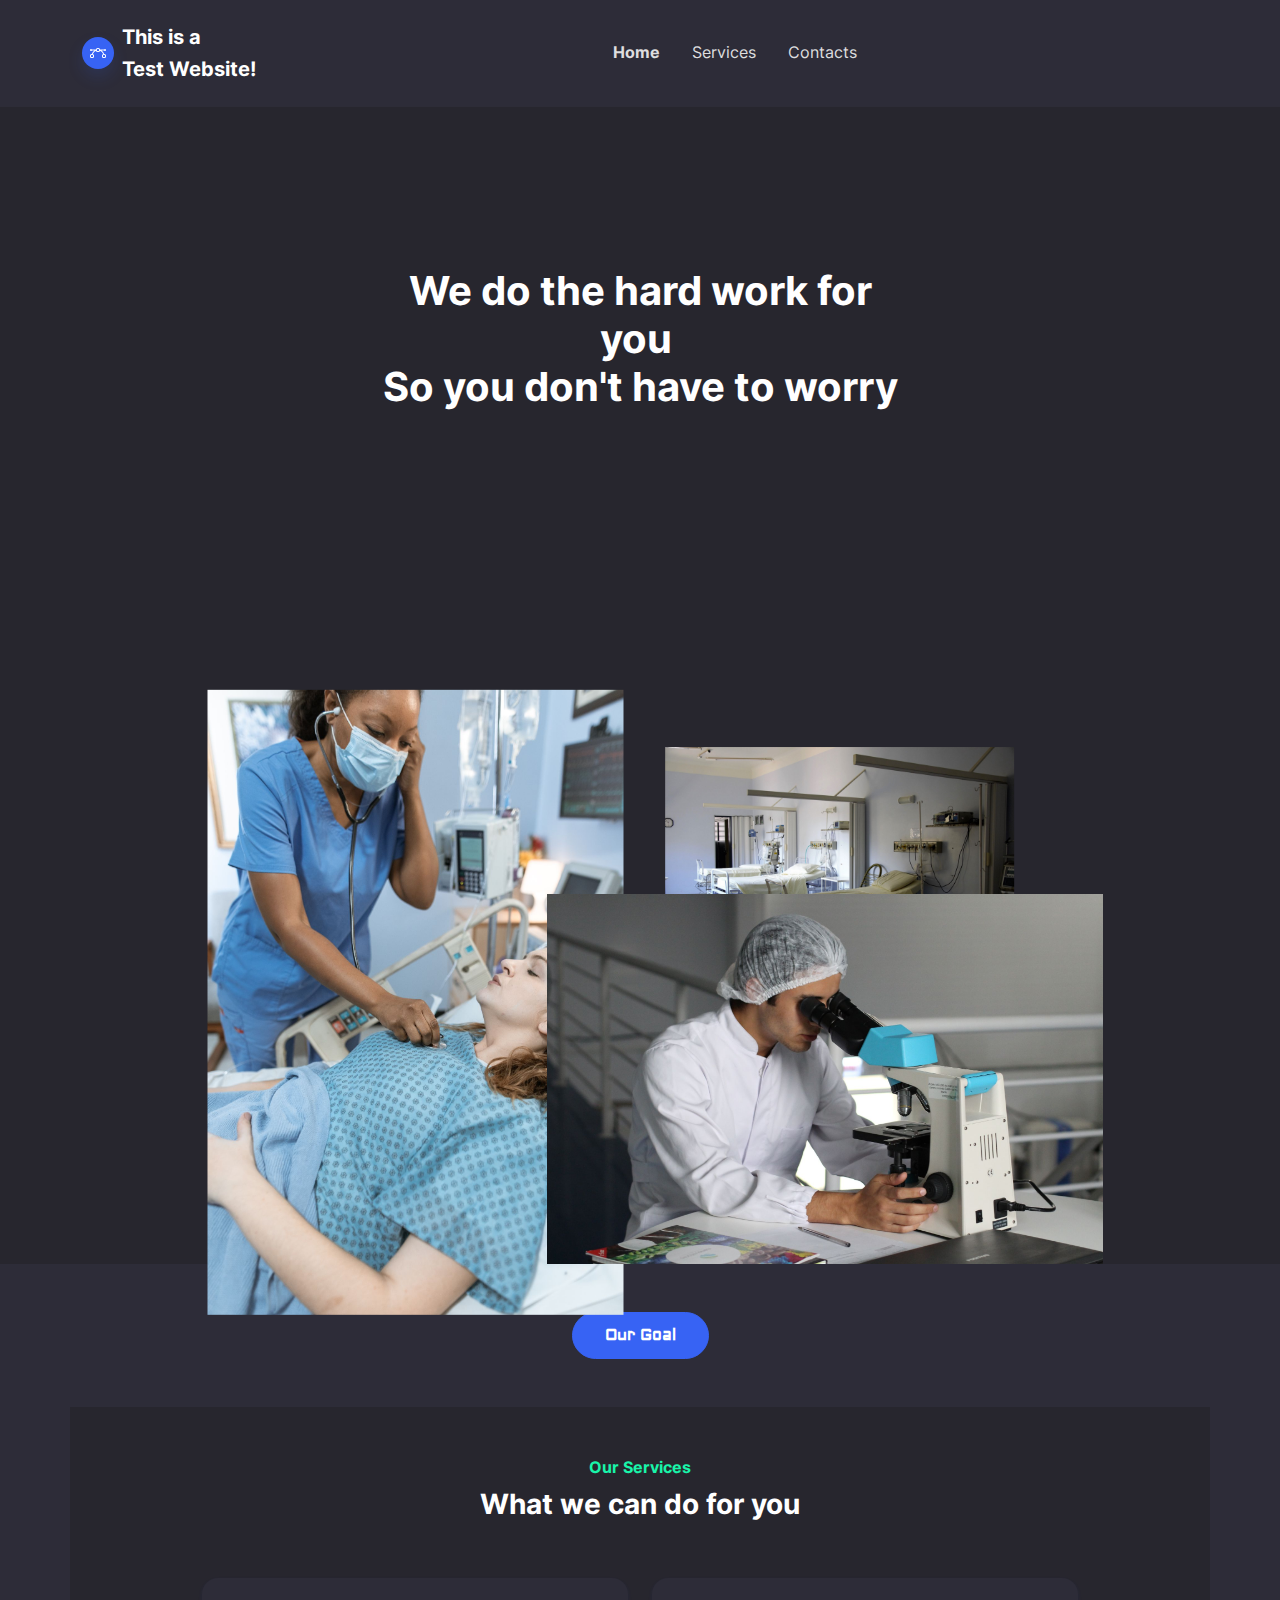
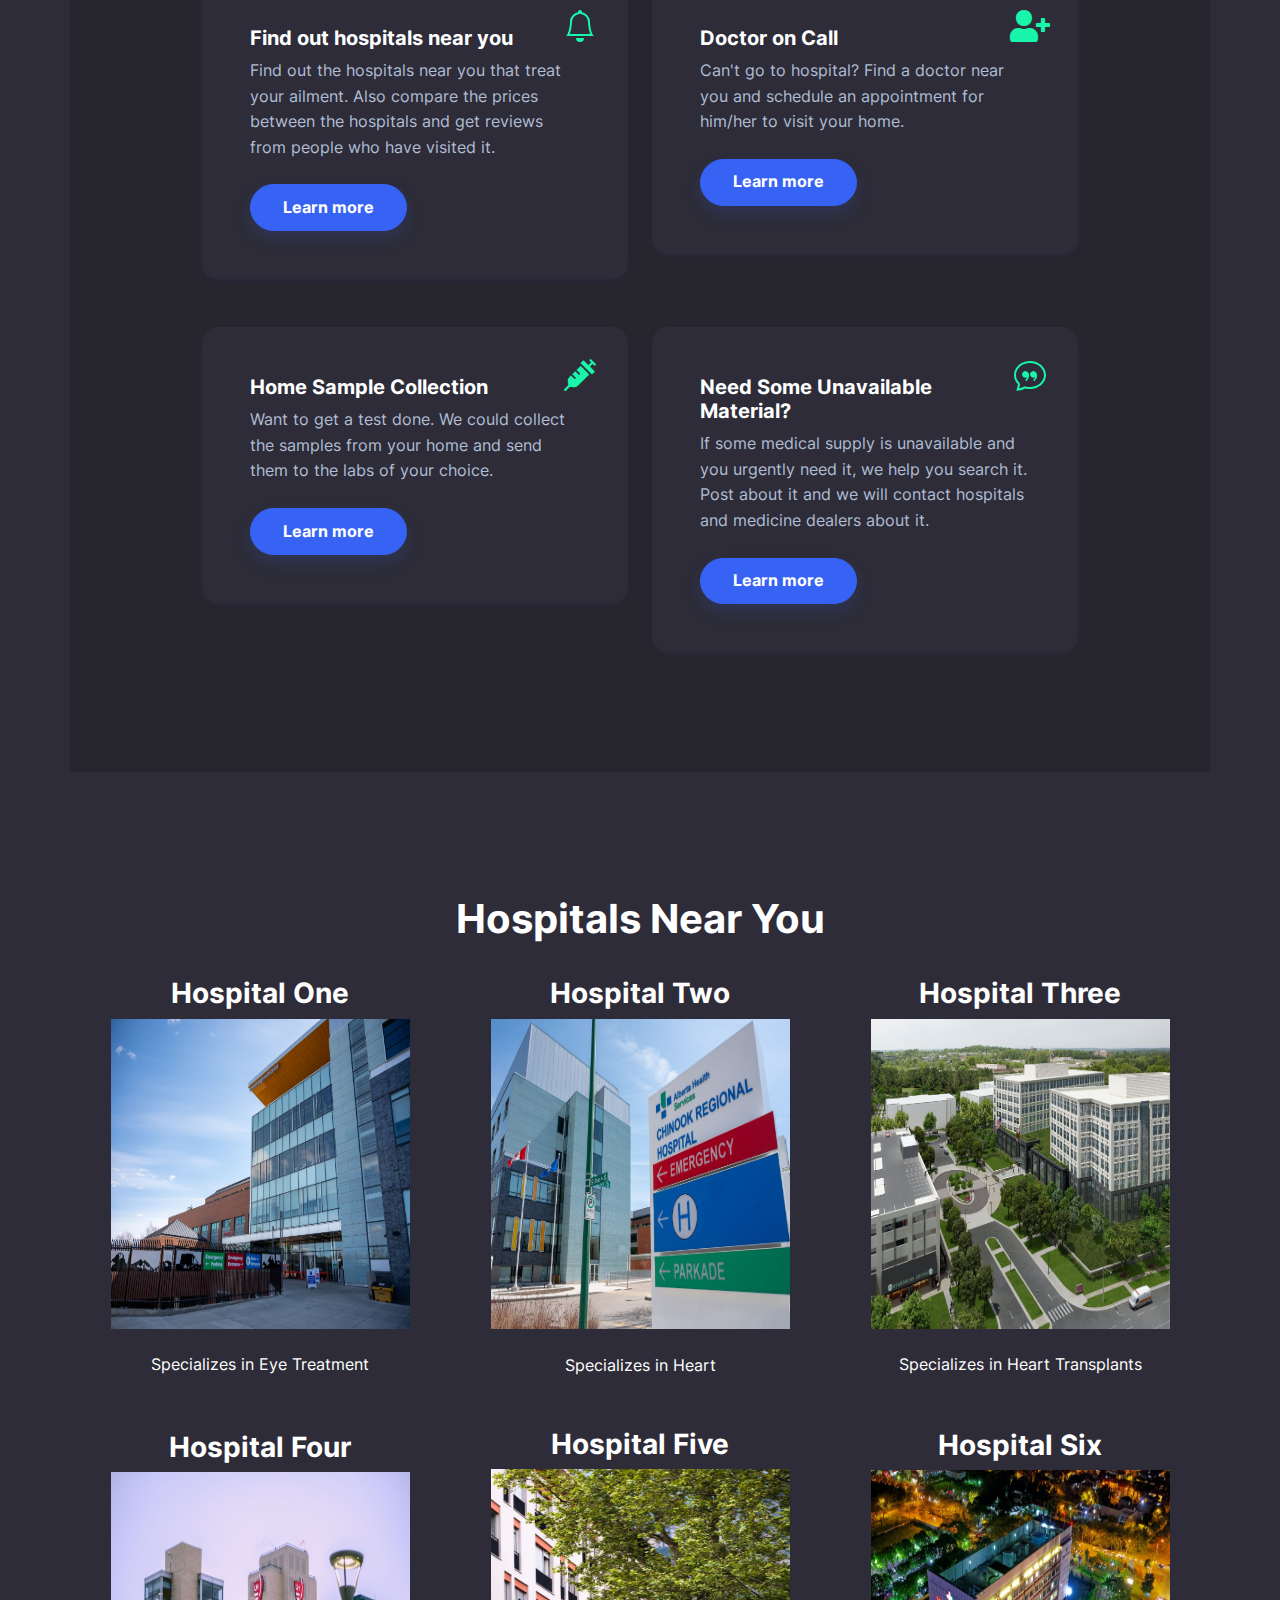
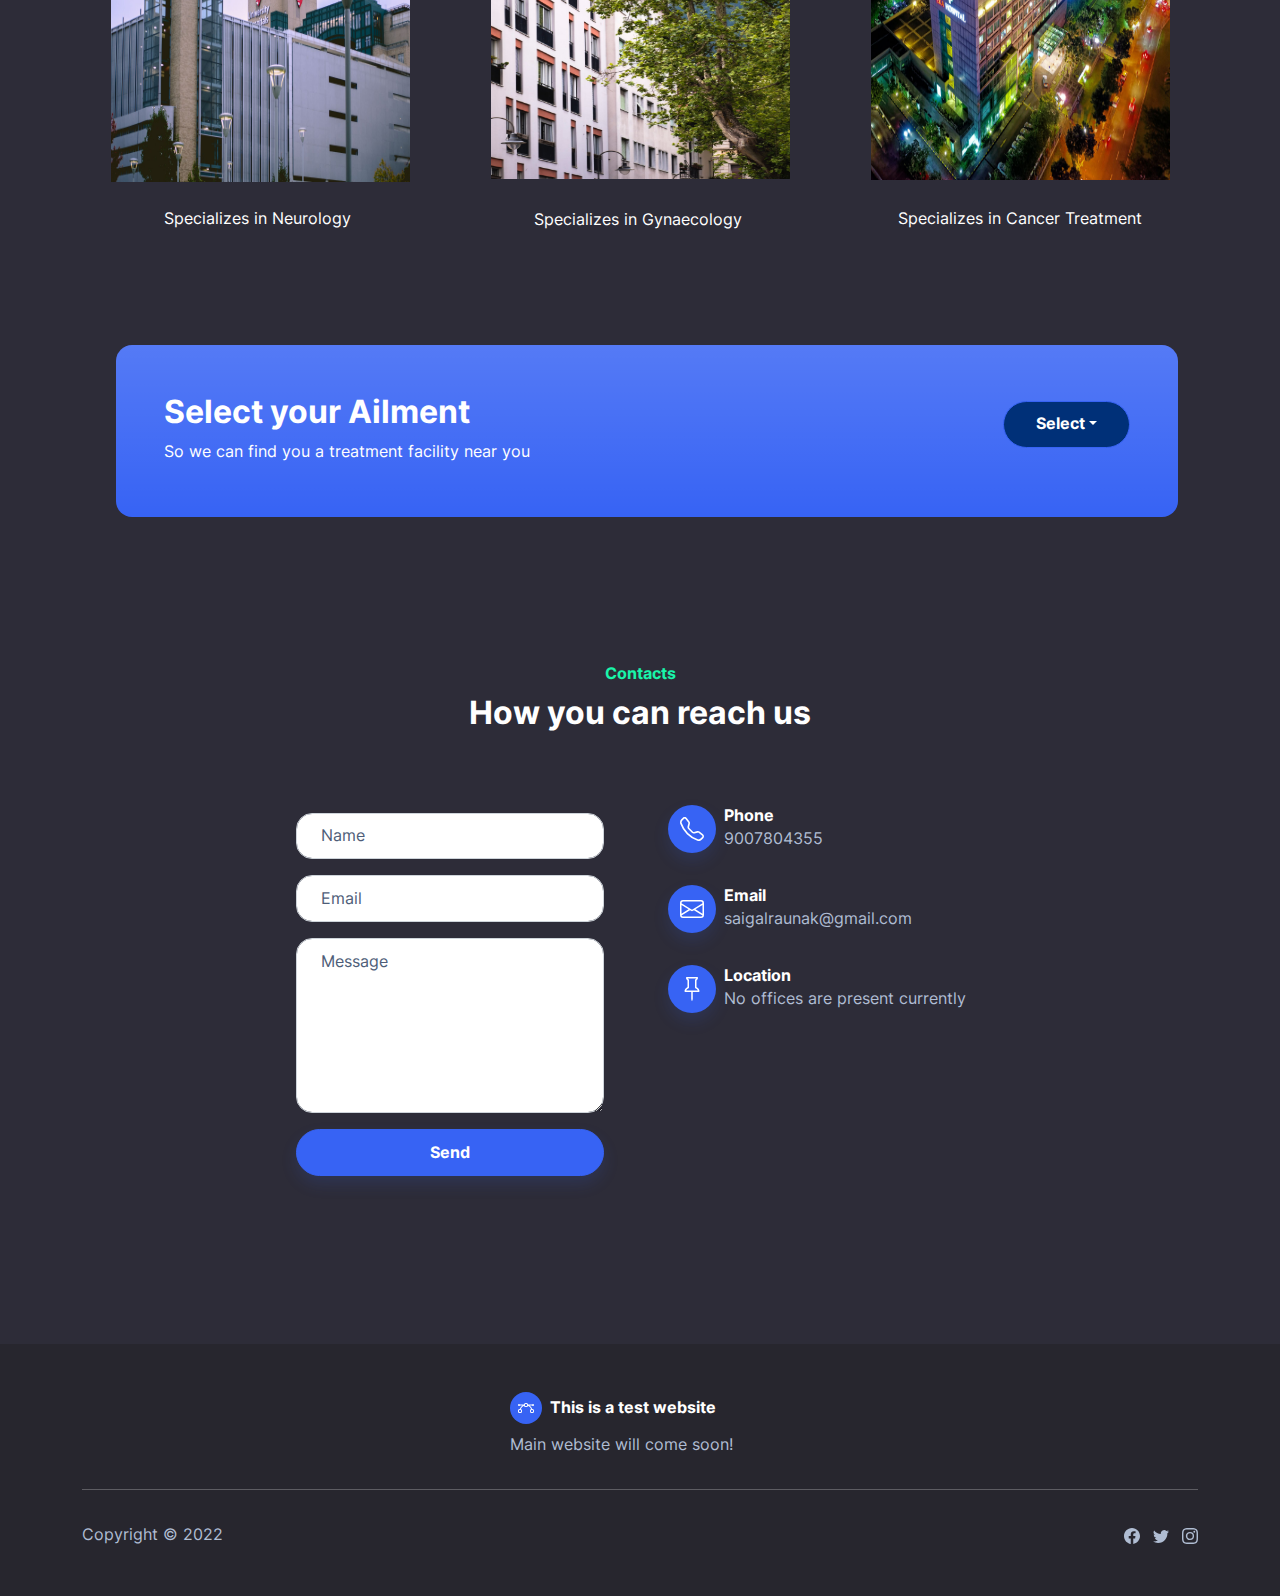
==== commit c62cc7fa: "Removed projects from navbar" ====
--- a/index.html
+++ b/index.html
@@ -24,7 +24,7 @@
                 <ul class="navbar-nav mx-auto">
                     <li class="nav-item"><a class="nav-link active" href="index.html">Home</a></li>
                     <li class="nav-item"><a class="nav-link" href="services.html">Services</a></li>
-                    <li class="nav-item"><a class="nav-link" href="projects.html">Projects</a></li>
+                    <li class="nav-item"></li>
                     <li class="nav-item"><a class="nav-link" href="contacts.html">Contacts</a></li>
                 </ul>
             </div>
